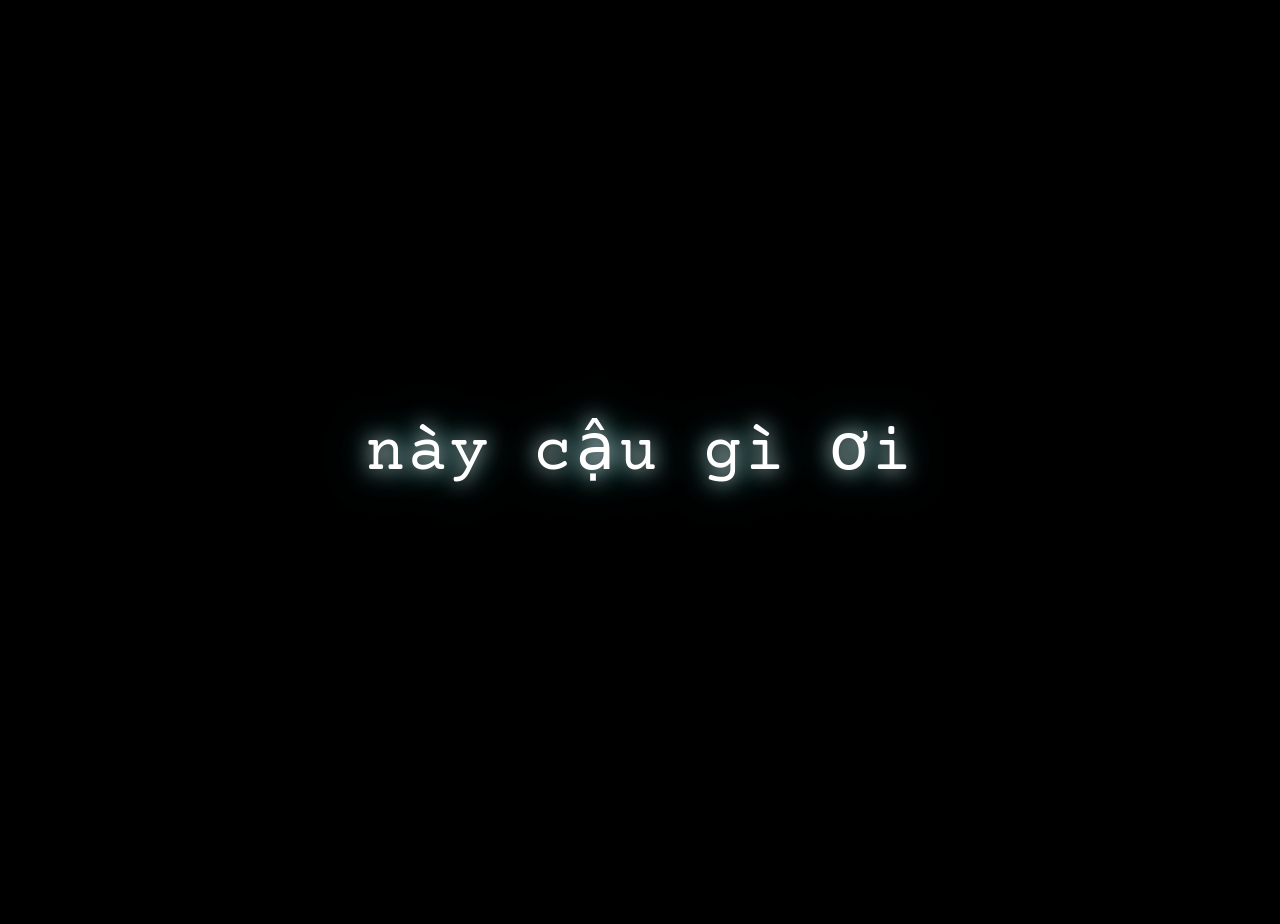
==== 20th10/index.html @ 5ddb98b9 "Update index.html" ====
<!DOCTYPE html>
<!-- Tiny V10: question blink curve restored on mobile; laptop transition render budget. -->
<html lang="vi">
<head>
<meta name="viewport" content="width=device-width, initial-scale=1.0">
<script id="tiny-performance-profile">
/* Performance profile: animated background adapts, story timing/audio/product links stay unchanged. */
window.TINY_PERF = (() => {
  const qs = new URLSearchParams(location.search);
  const quality = qs.get('tinyfx');
  const touch = matchMedia('(pointer:coarse)').matches;
  const constrained = touch || (navigator.deviceMemory && navigator.deviceMemory <= 6)
     || (navigator.hardwareConcurrency && navigator.hardwareConcurrency <= 4);
  const mobile = /Android|iPhone|iPad|iPod/i.test(navigator.userAgent) || (touch && matchMedia('(max-width:900px)').matches && !/Windows|Macintosh|X11/i.test(navigator.userAgent));
  const lite = mobile || (quality === 'full' ? false : quality === 'lite' ? true : !!constrained);
  document.documentElement.classList.toggle('tiny-lite', lite);
  document.documentElement.classList.toggle('tiny-mobile', mobile);
  const maxCanvasPixels = mobile ? 365000 : lite ? 1250000 : 2100000;
  function canvasDpr(w,h,maxDpr=1.6) {
    return Math.max(mobile ? .48 : .55, Math.min(devicePixelRatio || 1,
      mobile ? .84 : lite ? 1.15 : maxDpr,
      Math.sqrt(maxCanvasPixels / Math.max(1, w*h))));
  }
  return { lite, mobile, canvasDpr, ambientFps: mobile ? 60 : lite ? 24 : 60,
    roverFps:mobile ? 45 : lite ? 30 : 60,
    orbitFps:mobile ? 45 : lite ? 24 : 60,
    leafFps:mobile ? 60 : lite ? 24 : 60 };

})();
</script>

    <meta charset="UTF-8">
    <title>Sự thức giấc của Tiny - Ngày 20/10</title>
    <link href="https://fonts.googleapis.com/css2?family=Courier+Prime&display=swap" rel="stylesheet">
    
    <style>
        body {
            background-color: #000000;
            margin: 0;
            height: 100vh;
            display: flex;
            justify-content: center;
            align-items: center;
            overflow: hidden;
            user-select: none;
            font-family: 'Courier Prime', monospace;
            position: relative;
        }


        /* Bầu trời sao (lớp nền, không che nhân vật và chữ) */
        #tiny-sky {
            position: absolute;
            inset: 0;
            z-index: 1;
            overflow: hidden;
            pointer-events: none;
            opacity: 0;
            visibility: hidden;
            transition: opacity 1.6s ease-in-out, visibility 1.6s;
        }
        #tiny-sky.hien-thi {
            opacity: 1;
            visibility: visible;
        }
        #tiny-sky:not(.hien-thi) .tiny-star,
        #tiny-sky:not(.hien-thi) .tiny-meteor {
            animation-play-state: paused;
        }
        .tiny-star {
            position: absolute;
            width: var(--size);
            height: var(--size);
            background: #fff;
            border-radius: 50%;
            box-shadow: 0 0 6px 1px rgba(220, 244, 255, .65);
            animation: tinyTwinkle var(--twinkle) ease-in-out var(--delay) infinite alternate;
        }
        @keyframes tinyTwinkle {
            from { opacity: .18; transform: scale(.65); }
            to { opacity: .95; transform: scale(1.25); }
        }
        /* Sao băng: đuôi kéo về phía trên-phải, đầu sao lao chéo xuống-trái.
           Góc nghiêng được JS căn trùng với quỹ đạo thực tế ở từng màn hình. */
        .tiny-meteor {
            position: absolute;
            width: clamp(62px, 10vw, 135px);
            height: 2px;
            opacity: 0;
            background: linear-gradient(to right,
                rgba(255,255,255,.98) 0%,
                rgba(198,235,255,.86) 13%,
                rgba(130,200,255,.34) 52%,
                rgba(130,200,255,0) 100%);
            border-radius: 99px;
            box-shadow: 0 0 6px rgba(210,240,255,.70);
            transform-origin: 0 50%;
            transform: translate3d(0,0,0) rotate(var(--meteor-angle, -25deg));
            will-change: transform, opacity;
            animation: tinyMeteor var(--period) linear var(--meteor-delay) infinite;
        }
        .tiny-meteor::before {
            content: '';
            position: absolute;
            left: -3px;
            top: -2.5px;
            width: 7px;
            height: 7px;
            border-radius: 50%;
            background: #ffffff;
            box-shadow: 0 0 8px 2px rgba(230,249,255,.90);
        }
        /* Tất cả diễn ra đồng thời: nổi sáng -> lao dọc một đường thẳng -> chìm dần.
           Nửa sau chu kỳ ẩn để các sao băng không xuất hiện dồn dập. */
        @keyframes tinyMeteor {
            0%   { opacity: 0;   transform: translate3d(0,0,0) rotate(var(--meteor-angle)); }
            8%   { opacity: .70; transform: translate3d(var(--meteor-x08),var(--meteor-y08),0) rotate(var(--meteor-angle)); }
            20%  { opacity: 1;   transform: translate3d(var(--meteor-x20),var(--meteor-y20),0) rotate(var(--meteor-angle)); }
            36%  { opacity: .65; transform: translate3d(var(--meteor-x36),var(--meteor-y36),0) rotate(var(--meteor-angle)); }
            53%  { opacity: 0;   transform: translate3d(var(--meteor-x53),var(--meteor-y53),0) rotate(var(--meteor-angle)); }
            100% { opacity: 0;   transform: translate3d(var(--meteor-x100),var(--meteor-y100),0) rotate(var(--meteor-angle)); }
        }

        #pink-overlay {
            position: absolute;
            top: 0; left: 0; right: 0; bottom: 0;
            background: linear-gradient(135deg, rgba(255, 105, 180, 0.4) 0%, rgba(255, 20, 147, 0.1) 30%, transparent 70%);
            opacity: 0;
            transition: opacity 3s ease-in-out;
            pointer-events: none;
            z-index: 3; 
        }

        #pink-overlay.hien-thi {
            opacity: 1;
        }

        :root { --anh-cao: 88vh; }

        /* Vàng dịu, tập trung thấp ở gấu váy và chân; không phủ lên thân người. */
        #vang-overlay {
            position: absolute;
            top: 0; left: 0; right: 0; bottom: 0;
            background: linear-gradient(to top,
                rgba(255, 207, 83, .52) 0%,
                rgba(255, 210, 93, .32) calc(var(--anh-cao) * .16),
                rgba(255, 222, 132, .13) calc(var(--anh-cao) * .29),
                rgba(255, 229, 153, 0) calc(var(--anh-cao) * .43));
            opacity: 0;
            pointer-events: none;
            z-index: 5;
        }

        #vang-overlay.loe {
            animation: loeVang 3.5s ease-out forwards;
        }

        /* Ánh xanh blue nhạt thay dần màu vàng khi bước sang cảnh bầu trời sao. */
        #xanh-overlay {
            position: absolute;
            inset: 0;
            pointer-events: none;
            z-index: 5;
            opacity: 0;
            background: linear-gradient(to top,
                rgba(47, 136, 245, 0.64) 0%,
                rgba(83, 176, 251, 0.40) calc(var(--anh-cao) * 0.34),
                rgba(133, 206, 255, 0.14) calc(var(--anh-cao) * 0.54),
                transparent calc(var(--anh-cao) * 0.75));
            transition: opacity 1.4s ease-in-out;
        }
        #xanh-overlay.hien-thi { opacity: 1; }

        @keyframes loeVang {
            0%   { opacity: 0; filter: brightness(1); }
            15%  { opacity: 1; filter: brightness(1.15); }
            100% { opacity: 1; filter: brightness(1); }
        }

        /* Ảnh hai cô gái áo dài (đã tách nền) ở góc phải */
        #anh-hai-nguoi {
            position: absolute;
            right: 2vw;
            bottom: 0;
            height: var(--anh-cao);
            max-width: 60vw;
            object-fit: contain;
            object-position: right bottom;
            z-index: 4;
            pointer-events: none;
            opacity: 0;
            transform: translateY(24px);
            transition: opacity 3s ease-in-out 0.8s, transform 3s ease-out 0.8s;
            filter: drop-shadow(0 0 2px rgba(110, 60, 0, 0.8)) drop-shadow(0 0 8px rgba(255, 200, 60, 0.5));
        }

        #anh-hai-nguoi.hien-thi {
            opacity: 1;
            transform: translateY(0);
        }

        /* Cỏ hoa tiền cảnh che gấu váy/chân; nét mảnh và vẫn đung đưa. */
        #co-hoa {
            position: absolute;
            left: 0; bottom: 0;
            z-index: 7;
            overflow: visible; /* Không cắt đầu bông hoa vượt khỏi mép trên của SVG */
            pointer-events: none;
            opacity: 0;
            transition: opacity 2s ease-in-out 0.6s;
            filter: drop-shadow(0 0 2px rgba(110, 60, 0, 0.8)) drop-shadow(0 0 8px rgba(255, 200, 60, 0.4));
        }

        #co-hoa.hien-thi {
            opacity: 1;
        }

        /* Gộp hàng trăm ngọn cỏ vào vài nét SVG: ít DOM / animation hơn. */
        #co-hoa .co-ngan {
            fill: none;
            stroke-width: 1.5;
            stroke-linecap: round;
            stroke-linejoin: round;
        }

        #co-hoa .net {
            fill: none;
            stroke: var(--mau, #ffffff);
            stroke-width: 1.5;
            stroke-linecap: round;
            stroke-linejoin: round;
            stroke-dasharray: 1 1;
            stroke-dashoffset: 1;
        }

        #co-hoa.hien-thi .net {
            animation: veNet 3s ease-out forwards;
            animation-delay: var(--d, 0s);
        }

        #co-hoa.xong .net {
            animation: none;
            stroke-dashoffset: 0;
        }

        @keyframes veNet {
            to { stroke-dashoffset: 0; }
        }

        #co-hoa .lac {
            animation: gio 3.4s ease-in-out infinite alternate;
        }

        @keyframes gio {
            from { transform: rotate(calc(var(--a, 2deg) * -1)); }
            to   { transform: rotate(var(--a, 2deg)); }
        }

        /* Lá vàng và hoa rơi ở bên phải màn hình */
        #laCanvas {
            position: absolute;
            top: 0; right: 0;
            width: 50vw;
            height: 100%;
            z-index: 6;
            pointer-events: none;
            -webkit-mask-image: linear-gradient(to right, transparent 0%, #000 30%);
            mask-image: linear-gradient(to right, transparent 0%, #000 30%);
            opacity: 0;
            transition: opacity 3s ease-in-out;
        }

        #laCanvas.hien-thi {
            opacity: 1;
        }

        #natureCanvas {
            position: absolute;
            top: 0; left: 0;
            width: 100%; height: 100%;
            z-index: 2;
            pointer-events: none;
            opacity: 0;
            transition: opacity 3s ease-in-out;
        }

        #natureCanvas.hien-thi {
            opacity: 1;
        }

        .text-layer {
            color: #ffffff;
            letter-spacing: 4px;
            position: absolute;
            width: 100%;
            text-align: center;
            opacity: 0;
            transition: opacity 0.7s ease-in-out;
            text-shadow: 0 0 20px rgba(255, 255, 255, 0.9), 0 0 40px rgba(0, 255, 255, 0.6);
            pointer-events: none;
            z-index: 10;
        }

        .text-layer.hien-thi {
            opacity: 1;
        }

        @keyframes lacLu {
            0%, 100% { transform: rotate(-2deg); }
            50% { transform: rotate(2deg); }
        }

        #text-4.hien-thi {
            animation: lacLu 3s ease-in-out infinite;
        }

        #text-1 { top: 50%; transform: translateY(-50%); font-size: 4rem; }
        #text-2 { bottom: 15%; font-size: 3rem; }
        #text-3 { top: 15%; font-size: 2.5rem; }
        #text-4 { bottom: 15%; font-size: 3.5rem; }
        #text-5 { top: 10%; left: 0; width: 66%; font-size: 2.4rem; color: #ffb6c1; text-shadow: 0 0 15px #ff69b4; line-height: 1.35; }
        #text-5 .chu-20-10 { display: block; }
        #text-5 .chu-20-10:last-child { margin-top: .08em; }
        #text-6 { top: 15%; left: 0; width: 100%; font-size: 3rem; color: #dff8ff; text-shadow: 0 0 18px rgba(180, 245, 255, 0.95), 0 0 36px rgba(125, 215, 255, 0.55); }
        #text-7 { top: 12%; left: 0; width: 100%; font-size: 2.75rem; color: #f4fbff; text-shadow: 0 0 16px rgba(255,255,255,.92), 0 0 34px rgba(130,225,255,.48); }

        #lower-stars {
            position: absolute;
            inset: 0;
            z-index: 2;
            pointer-events: none;
            opacity: 0;
            transition: opacity .9s ease-in-out;
        }
        #lower-stars.hien-thi { opacity: 1; }
        #lower-stars:not(.hien-thi) .lower-star { animation-play-state: paused; }
        .lower-star {
            position: absolute;
            width: var(--size);
            height: var(--size);
            background: #fff;
            border-radius: 50%;
            box-shadow: 0 0 7px 1px rgba(220,244,255,.68);
            animation: tinyTwinkle var(--twinkle) ease-in-out var(--delay) infinite alternate;
        }

        #woman-scene {
            position: absolute;
            inset: 0;
            z-index: 3;
            pointer-events: none;
            opacity: 0;
            background: #000207 url([data-uri]);
            background-repeat: no-repeat;
            background-size: auto 85%;
            background-position: calc(50% + 30.5vw) 50%;
            transition: opacity 1.7s ease-in-out, transform 5s ease-out, background-position 5s ease-out, background-size 5s ease-out;
            transform: scale(1.00);
        }
        #woman-scene::before {
            content: '';
            position: absolute;
            inset: 0;
            pointer-events: none;
            opacity: 0;
            background: radial-gradient(ellipse 68vw 76vh at 90% 50%, rgba(255,72,76,.38) 0%, rgba(255,64,70,.29) 12%, rgba(245,48,60,.21) 26%, rgba(225,36,50,.14) 44%, rgba(205,22,38,.08) 62%, rgba(185,12,28,0) 100%);
            transition: opacity 1.9s ease-in-out;
            mix-blend-mode: screen;
        }
        #woman-scene.hien-thi {
            opacity: .97;
            transform: scale(1.03);
            background-size: auto 88%;
            background-position: calc(50% + 29.7vw) 50%;
        }
        #woman-scene.hien-thi::before {
            opacity: 1;
        }


        /* ===== Bầu trời sao vũ trụ cho cảnh chúc sức khỏe ===== */
        #sao-vu-tru {
            position: absolute;
            inset: 0;
            z-index: 4;
            pointer-events: none;
            overflow: hidden;
            opacity: 0;
            transition: opacity 2.2s ease-in-out;
            background:
                radial-gradient(ellipse 46vw 52vh at 16% 70%, rgba(48, 68, 120, .16) 0%, rgba(33, 47, 100, .09) 45%, rgba(10, 20, 70, 0) 100%),
                radial-gradient(ellipse 38vw 40vh at 34% 28%, rgba(80, 65, 125, .11) 0%, rgba(45, 36, 83, .05) 50%, rgba(20, 10, 60, 0) 100%),
                radial-gradient(ellipse 30vw 34vh at 8% 20%, rgba(40, 85, 140, .085) 0%, rgba(10, 40, 110, 0) 100%);
        }
        #sao-vu-tru.hien-thi { opacity: 1; }
        .sao-xa {
            position: absolute;
            width: var(--size);
            height: var(--size);
            border-radius: 50%;
            background: var(--mau-sao, #fff);
            box-shadow: 0 0 calc(var(--size) * 3) calc(var(--size) * .6) var(--mau-sao, #fff);
            animation: tinyTwinkle var(--twinkle) ease-in-out var(--delay) infinite alternate;
        }
        /* Sao lớn có tia sáng chữ thập */
        .sao-xa.lon::before, .sao-xa.lon::after {
            content: '';
            position: absolute;
            left: 50%; top: 50%;
            background: linear-gradient(to right, transparent, var(--mau-sao, #fff), transparent);
            transform: translate(-50%, -50%);
        }
        .sao-xa.lon::before { width: calc(var(--size) * 9); height: 1px; }
        .sao-xa.lon::after  { width: 1px; height: calc(var(--size) * 9);
            background: linear-gradient(to bottom, transparent, var(--mau-sao, #fff), transparent); }

        /* Viền màn hình xanh đen huyền bí của vũ trụ */
        #vien-vu-tru {
            position: absolute;
            inset: 0;
            z-index: 8;
            pointer-events: none;
            opacity: 0;
            transition: opacity 2.4s ease-in-out;
            /* Chỉ viền bên trái (đối diện cô gái) có màu xanh đen, các cạnh khác để trống */
            background:
                linear-gradient(to right,
                    rgba(16, 30, 73, .55) 0%,
                    rgba(12, 22, 62, .34) 4%,
                    rgba(7, 12, 34, .16) 11%,
                    rgba(2, 6, 24, 0) 22%);
            box-shadow: inset 2px 0 2px 0 rgba(82, 113, 183, .18);
            animation: vienTho 7s ease-in-out infinite alternate;
        }
        #vien-vu-tru.hien-thi { opacity: 1; }
        @keyframes vienTho {
            from { filter: brightness(.94) saturate(.75); }
            to   { filter: brightness(1.04) saturate(.88); }
        }





        #khung-mat.canh-muon {
            /* Giữ chuyển động bản 9; tăng khoảng cách giữa hai mắt để không chồng lên nhau khi quay. */
            gap: 82px;
            transform: translateX(-11vw) translateY(7px) scale(1.04);
        }

        #khung-mat.canh-muon .ma-hong {
            opacity: 0 !important;
            transition: opacity .5s ease-in-out;
        }
        /* Bỏ hẳn chu mỏ ở cảnh này. */
        #khung-mat.canh-muon #moi-robot {
            opacity: 0 !important;
            transition: opacity .2s ease;
        }

        #khung-mat.canh-muon .truc-x:first-child {
            transition: transform .42s cubic-bezier(0.22, 1, 0.36, 1);
        }
        #khung-mat.canh-muon .truc-x:last-child {
            transition: transform 1.12s cubic-bezier(0.22, 1, 0.36, 1);
        }

        /* Hai mắt không quay đều nhau: mắt bên trái đi ngắn hơn, mắt đối diện đi dài hơn
           để tạo cảm giác quay đầu sang trái và hơi cúi xuống. */
        #khung-mat.canh-muon .truc-x:first-child {
            transform: translate(-3px, 5px);
        }
        #khung-mat.canh-muon .truc-x:last-child {
            transform: translate(-60px, 9px);
        }

        /* Cả 2 mắt nhắm giống nhau; khác biệt chỉ nằm ở tốc độ di chuyển khi quay đầu. */
        #khung-mat.canh-muon .con-mat {
            visibility: hidden;   /* việc nhắm do hình morph SVG (.mat-hinh) đảm nhận */
            background-color: rgba(188, 255, 255, 0.96);
            box-shadow: 0 0 26px 8px rgba(120, 245, 255, 0.45),
                        0 0 48px 16px rgba(0, 255, 255, 0.22),
                        inset 0 0 10px rgba(255, 255, 255, 0.65);
        }

        /* SVG riêng để mắt nhắm là nét ^ thật sự cong, không phải viên thuốc phẳng. */
        .mat-cong {
            position: absolute;
            left: 0;
            top: 43px;
            width: 160px;
            height: 70px;
            opacity: 0;
            overflow: visible;
            pointer-events: none;
            filter: drop-shadow(0 0 7px rgba(0, 255, 255, .92))
                    drop-shadow(0 0 15px rgba(69, 217, 255, .57));
        }
        .mat-cong path {
            fill: none;
            stroke: #9cffff;
            stroke-width: 12;
            stroke-linecap: round;
            stroke-linejoin: round;
        }
        /* Nét cong cuối chỉ hiện ra khi hình morph nhắm xong (JS thêm class .hien) */
        .mat-cong.hien { opacity: 1; }
        /* Sau khi cả hai nhắm xong, nét cong dài thêm 20%, giữ nguyên tỉ lệ .38 : .64 của bản 9. */
        #khung-mat.canh-muon .truc-x:first-child .mat-cong {
            transform: rotate(0deg) translateY(3px) scaleX(.38);
        }
        #khung-mat.canh-muon .truc-x:last-child .mat-cong {
            transform: rotate(0deg) translateY(4px) scaleX(.64);
        }
        /* Chỉ kéo dài nét khi mắt THỰC SỰ nhắm xong, tránh chạy trước morph mới. */
        #khung-mat.canh-muon .truc-x:first-child .mat-cong.hien {
            animation: daiMatTrai .42s ease-out .05s forwards;
        }
        #khung-mat.canh-muon .truc-x:last-child .mat-cong.hien {
            animation: daiMatPhai .42s ease-out .05s forwards;
        }
        @keyframes daiMatTrai {
            from { transform: rotate(0deg) translateY(3px) scaleX(.38); }
            to   { transform: rotate(0deg) translateY(3px) scaleX(.456); }
        }
        @keyframes daiMatPhai {
            from { transform: rotate(0deg) translateY(4px) scaleX(.64); }
            to   { transform: rotate(0deg) translateY(4px) scaleX(.768); }
        }
        #khung-mat.canh-chuc {
            gap: 94px;
            transform: translateX(-7.6vw) translateY(4px) scale(1.02);
        }
        #khung-mat.canh-chuc .truc-x:first-child {
            transform: translate(7px, 4px);
            transition: transform .72s cubic-bezier(.22, 1, .36, 1);
        }
        #khung-mat.canh-chuc .truc-x:last-child {
            transform: translate(-26px, 3px);
            transition: transform .72s cubic-bezier(.22, 1, .36, 1);
        }
        #khung-mat.canh-chuc .truc-x:first-child .con-mat {
            visibility: hidden;
        }
        #khung-mat.canh-chuc .truc-x:first-child .mat-cong {
            opacity: 1;
            transform: rotate(0deg) translateY(3px) scaleX(.456);
        }
        #khung-mat.canh-chuc .truc-x:last-child .mat-cong {
            opacity: 0;
            transition: opacity .18s ease;
        }
        #khung-mat.canh-chuc .truc-x:last-child .con-mat {
            visibility: visible;
            transform: scaleY(.05);
            animation: moMatVuong .64s cubic-bezier(.22,1,.36,1) forwards;
        }
        @keyframes moMatVuong {
            0%   { transform: scaleY(.05); filter: brightness(1.05); }
            45%  { transform: scaleY(.42); }
            100% { transform: scaleY(1); filter: brightness(1); }
        }

        /* Hình morph lúc nhắm: cùng khung với .mat-cong nên cùng vị trí, cùng phép co dài */
        .mat-hinh {
            position: absolute;
            left: 0;
            top: 43px;
            width: 160px;
            height: 70px;
            overflow: visible;
            pointer-events: none;
            opacity: 0;
        }

        #khung-mat {
            display: flex;
            gap: 120px;
            position: absolute;
            z-index: 5;
            transition: transform 1.5s cubic-bezier(0.2, 0.8, 0.2, 1), gap .42s ease-out;
        }

        #khung-mat.me-man {
            transform: scale(1.15);
        }

        .truc-x {
            transform: translateX(0);
            position: relative;
            /* Giữ vị trí đồng tử/đường cong không đổi khi chiều cao mắt thu hẹp. */
            width: 160px;
            height: 160px;
        }

        @keyframes daoMatLienTuc {
            0%, 100% { transform: translateX(0); }
            20%, 30% { transform: translateX(-60px); } 
            70%, 80% { transform: translateX(60px); }  
        }

        .quet-rada {
            animation: daoMatLienTuc 4s cubic-bezier(0.4, 0, 0.2, 1) infinite;
        }

        .con-mat {
            width: 160px;
            height: 160px;
            background-color: aqua;
            border-radius: 40px; 
            box-shadow: 0 0 30px 10px rgba(0, 255, 255, 0.6), 
                        0 0 60px 20px rgba(0, 255, 255, 0.4),
                        inset 0 0 30px rgba(255, 255, 255, 0.9);
            position: relative;
            overflow: hidden;
            transform: scaleY(0);
            transition: transform 0.4s cubic-bezier(0.175, 0.885, 0.32, 1.275), height 1.05s ease, border-radius 1.05s ease, box-shadow 1.05s ease, background-color 1.05s ease;
            transform-origin: center;
        }

        .ma-hong {
            position: absolute;
            top: 175px; 
            left: 50%;
            transform: translateX(-50%);
            color: rgba(255, 105, 180, 0.8);
            font-size: 1.5rem;
            font-weight: bold;
            letter-spacing: 2px;
            opacity: 0;
            transition: opacity 1.5s ease-in-out 0.5s;
        }

        #khung-mat.me-man .ma-hong {
            opacity: 1;
        }

        #moi-robot {
            position: absolute;
            top: 178px;
            left: 50%;
            transform: translateX(-50%);
            opacity: 0;
            transition: opacity 1s ease-in-out;
        }

        #moi-robot svg {
            display: block;
            width: 100px;
            height: 73px;
            overflow: visible;
            transform-origin: center center;
            /* Hình mỏ xoay trong SVG, không xoay khung vì JS điều khiển mắt liếc */
        }

        #moi-robot.hien-thi {
            opacity: 1;
        }

        /* Miệng chu chu nhè nhẹ cho dễ thương */
        #moi-robot .mom {
            transform-box: fill-box;
            transform-origin: 50% 25%;
            animation: chuChu 1.8s ease-in-out infinite;
        }

        @keyframes chuChu {
            0%, 100% { transform: scale(1, 1); }
            50%      { transform: scale(1.08, 0.94); }
        }

        .con-mat.thuc {
            transform: scaleY(1);
        }

        .con-mat.nham {
            transform: scaleY(0.05);
            transition: transform 0.1s ease-in-out;
        }

        /* Màn hình điện thoại */
        @media (max-width: 600px) {
            .text-layer { padding: 0 12px; box-sizing: border-box; letter-spacing: 2px; }
            #text-1 { font-size: 2.2rem; }
            #text-2 { font-size: 2rem; }
            #text-3 { font-size: 1.5rem; }
            #text-4 { font-size: 2rem; }
            #text-5 { top: 11%; width: 100%; font-size: 1.5rem; line-height: 1.42; }
            #text-6 { font-size: 1.8rem; }
            #text-7 { font-size: 1.45rem; }
            #woman-scene { background-size: auto 80%; background-position: calc(50% + 31vw) 50%; }
            #woman-scene::before { background: radial-gradient(ellipse 82vw 48vh at 90% 50%, rgba(255,72,76,.36) 0%, rgba(255,64,70,.26) 14%, rgba(240,44,58,.18) 32%, rgba(210,26,42,.10) 56%, rgba(185,12,28,0) 100%); }
            #woman-scene.hien-thi { background-size: auto 85%; background-position: calc(50% + 30vw) 50%; }
            #khung-mat.canh-muon { gap: 58px; transform: translateX(-10vw) translateY(4px) scale(1.02); }
            #khung-mat.canh-chuc { gap: 42px; transform: translateX(-6.8vw) translateY(2px) scale(1.01); }
            #khung-mat.canh-chuc .truc-x:first-child { transform: translate(4px, 2px); }
            #khung-mat.canh-chuc .truc-x:last-child { transform: translate(-14px, 2px); }
            #khung-mat.canh-muon #moi-robot { left: 42%; }
            #khung-mat.canh-muon .truc-x:first-child { transform: translate(-1px, 3px); }
            #khung-mat.canh-muon .truc-x:last-child { transform: translate(-36px, 6px); }
            .truc-x { width: 100px; height: 100px; }
            .mat-cong, .mat-hinh { width: 100px; height: 43.75px; top: 26.875px; }

            #khung-mat { gap: 50px; }
            #khung-mat.me-man { transform: scale(1.05); }
            .con-mat { width: 100px; height: 100px; border-radius: 26px; }
            .ma-hong { top: 112px; font-size: 1rem; }
            #moi-robot { top: 112px; }
            #moi-robot svg { width: 62px; height: 45px; }

            :root { --anh-cao: 48vh; }
            #anh-hai-nguoi { right: 0; }
            #laCanvas { width: 75vw; }
            #co-hoa { filter: drop-shadow(0 0 2px rgba(255, 201, 92, .35)); }
        }

        /* ===== Hai phân cảnh lời chúc mới: đồ họa vector độc lập, giữ Tiny ở phía trước ===== */
        #text-8, #text-9, #text-10, #text-11 {
            top: 11.5%; left: 0; width: 100%;
            font-size: clamp(1.8rem, 3vw, 3.0rem); line-height: 1.42;
            letter-spacing: .085em;
            transition: opacity .7s ease, transform .7s cubic-bezier(.22,1,.36,1);
            transform: translateY(12px);
        }
        #text-8 { color:#ffe0ef; text-shadow:0 0 15px rgba(255,176,210,.86),0 0 36px rgba(234,137,221,.36); }
        #text-9 { color:#fff0db; text-shadow:0 0 15px rgba(255,224,165,.86),0 0 36px rgba(255,163,176,.36); }
        #text-10 {
            top: 11.8%;
            color:#f2fff1;
            text-shadow:0 0 15px rgba(218,255,216,.92),0 0 32px rgba(101,255,140,.36),0 0 54px rgba(61,214,100,.18);
        }
        #text-10 .clover-word {
            color:#70ff82;
            text-shadow:0 0 13px rgba(111,255,138,.95),0 0 31px rgba(60,220,110,.66),0 0 56px rgba(75,255,120,.28);
        }
        #text-11 {
            top: 11.7%;
            color:#f7fff8;
            text-shadow:0 0 14px rgba(225,255,235,.92),0 0 30px rgba(135,255,176,.22);
        }
        #text-8.hien-thi, #text-9.hien-thi, #text-10.hien-thi, #text-11.hien-thi { transform: translateY(0); }

        #wish-backdrop {
            position:absolute; inset:0; pointer-events:none; z-index:3;
            opacity:0; transition:opacity 1.15s ease, background 1.2s ease;
        }
        #wish-backdrop.beauty {
            opacity:1;
            background:radial-gradient(ellipse 55vw 45vh at 50% 51%, rgba(116,74,156,.14) 0%, rgba(37,21,63,.12) 56%,transparent 95%),
            radial-gradient(circle at 5% 80%,rgba(248,153,202,.17),transparent 43%),
            radial-gradient(circle at 95% 74%,rgba(160,130,236,.17),transparent 44%);
        }
        #wish-backdrop.smile {
            opacity:1;
            background:radial-gradient(ellipse 48vw 42vh at 50% 54%, rgba(255,209,150,.12),transparent 80%),
            radial-gradient(circle at 9% 77%,rgba(255,174,180,.18),transparent 49%),
            radial-gradient(circle at 91% 77%,rgba(255,223,157,.18),transparent 48%);
        }
        #wish-backdrop.clover {
            opacity:1;
            background:
            radial-gradient(circle at 50% 52%, rgba(126,255,146,.19) 0%, rgba(87,236,109,.12) 18%, rgba(28,72,34,.10) 42%, transparent 72%),
            radial-gradient(circle at 18% 78%, rgba(74,255,136,.12), transparent 45%),
            radial-gradient(circle at 82% 24%, rgba(157,255,187,.10), transparent 40%),
            radial-gradient(circle at 50% 50%, rgba(110,255,155,.08), transparent 82%);
        }
        .wish-stage {
            position:absolute; inset:0; z-index:4; pointer-events:none;
            opacity:0; visibility:hidden;
            transition:opacity 1.1s ease,visibility 1.1s;
            overflow:hidden;
        }
        .wish-stage.hien-thi { opacity:1;visibility:visible; }
        #beauty-stage .ring {
            position:absolute; left:50%;top:52%; width:min(70vw,770px); aspect-ratio:1;
            border:1px solid rgba(249,202,239,.22);border-radius:50%;
            transform:translate(-50%,-50%) scale(.85); opacity:0;
            box-shadow:0 0 48px rgba(230,153,224,.095), inset 0 0 54px rgba(225,150,231,.07);
            transition:transform 1.8s cubic-bezier(.22,1,.36,1),opacity 1.5s ease;
        }
        #beauty-stage.hien-thi .ring { transform:translate(-50%,-50%) scale(1);opacity:1; }
        #beauty-stage .ring::before, #beauty-stage .ring::after {
            content:'✧';position:absolute;color:rgba(255,231,187,.92);font-size:28px;
            text-shadow:0 0 16px rgba(255,216,161,.65);animation:wishShimmer 2.8s ease-in-out infinite alternate;
        }
        #beauty-stage .ring::before {left:12%;top:15%;}
        #beauty-stage .ring::after {right:10%;bottom:16%;animation-delay:1.1s;}
        .wish-floral {position:absolute;bottom:-12px;width:min(32vw,390px);height:min(83vh,720px);}
        .wish-floral.left {left:-15px;}
        .wish-floral.right {right:-15px;}
        .wish-floral svg {display:block;width:100%;height:100%;overflow:visible;}
        .wish-branch {fill:none;stroke:var(--tint);opacity:.75;stroke-linecap:round;stroke-dasharray:1;stroke-dashoffset:1;pathLength:1;animation:wishDraw 2s cubic-bezier(.22,1,.36,1) var(--delay) both;}
        .wish-bloom .petals {opacity:0;transform:scale(.12) rotate(-22deg);transform-origin:0 0;animation:flowerOpen 1s cubic-bezier(.16,1,.3,1) var(--delay) forwards;}
        .wish-bloom ellipse {fill:rgba(245,192,232,.13);stroke:var(--tint);stroke-width:1.65;}
        .wish-leaf {stroke:#a4d8cb;stroke-width:1.6;fill:rgba(126,224,190,.07);opacity:0;animation:leafIn .85s cubic-bezier(.16,1,.3,1) var(--delay) forwards;}
        .butterfly-wrap {position:absolute;width:clamp(65px,8vw,115px);filter:drop-shadow(0 0 10px rgba(255,211,244,.22));opacity:0;animation:floatButterfly 5s ease-in-out 1.2s infinite, butterflyAppear 1s 1.0s both;}
        .butterfly-wrap.left {left:13%;top:36%;}
        .butterfly-wrap.right {right:13%;top:27%;animation-delay:1.8s,1.3s;}
        .wish-butterfly {width:100%;}
        .wish-butterfly .wing-pair {transform-origin:50% 55%;animation:wingFlap .85s ease-in-out infinite alternate;}
        .wish-twinkle {position:absolute;left:var(--x);top:var(--y);font-size:var(--size);color:#fff4dd;text-shadow:0 0 14px rgba(255,219,172,.65);animation:wishShimmer 2.3s ease-in-out var(--delay) infinite alternate;}
        @keyframes wishShimmer {0%{opacity:.22;transform:scale(.75) rotate(-8deg)}100%{opacity:1;transform:scale(1.25) rotate(8deg)}}
        @keyframes wishDraw {to{stroke-dashoffset:0}}
        @keyframes flowerOpen {to{opacity:1;transform:scale(1) rotate(0)}}
        @keyframes leafIn {from{opacity:0;transform:scale(.3)}to{opacity:1;transform:scale(1)}}
        @keyframes wingFlap {from{transform:scaleX(.82)}to{transform:scaleX(1.08)}}
        @keyframes butterflyAppear {from{opacity:0}to{opacity:.92}}
        @keyframes floatButterfly {0%,100%{transform:translate(0,0) rotate(-5deg)}45%{transform:translate(21px,-30px) rotate(8deg)}75%{transform:translate(6px,-16px) rotate(0deg)}}

        #smile-stage .warm-halo {
            position:absolute;left:50%;top:56%;width:min(76vw,780px);height:min(65vh,580px);
            transform:translate(-50%,-50%);border-radius:50%;
            background:radial-gradient(ellipse,rgba(255,224,167,.11) 0%,rgba(255,187,205,.055) 48%,transparent 77%);
            animation:breatheWarm 5s ease-in-out infinite alternate;
        }
        @keyframes breatheWarm {from{opacity:.7;transform:translate(-50%,-50%) scale(.94)}to{opacity:1;transform:translate(-50%,-50%) scale(1.06)}}
        #smile-stage .smile-ornament {
            position:absolute; width:min(29vw,300px);height: min(45vh,410px); bottom:4%;
            fill:none;stroke-linecap:round; stroke-linejoin:round;
        }
        #smile-stage .smile-ornament.left {left:3%;}
        #smile-stage .smile-ornament.right {right:3%;transform:scaleX(-1);}
        .smile-ornament .trail {stroke:rgba(255,222,176,.63);stroke-width:2.6;stroke-dasharray:1;stroke-dashoffset:1;animation:wishDraw 1.7s .22s ease-out forwards;}
        .smile-ornament .orn-heart {fill:rgba(255,184,197,.14);stroke:#ffc4d1;stroke-width:2;animation:heartPop 1.2s .5s both;transform-box:fill-box;transform-origin:center;}
        .smile-ornament .orn-star {fill:none;stroke:#ffe7b9;stroke-width:2.4;animation:heartPop .8s 1.1s both;transform-box:fill-box;transform-origin:center;}
        .float-heart {position:absolute;left:var(--x);top:var(--y);font-size:var(--size);color:#ffccd8;text-shadow:0 0 12px rgba(255,177,202,.64);animation:floatHeart 4.8s ease-in-out var(--delay) infinite alternate;}
        @keyframes heartPop {0%{opacity:0;transform:scale(.2)}75%{opacity:1;transform:scale(1.12)}100%{opacity:1;transform:scale(1)}}
        @keyframes floatHeart {from{opacity:.23;transform:translateY(13px) rotate(-15deg) scale(.8)}to{opacity:.94;transform:translateY(-26px) rotate(12deg) scale(1.05)}}
        #tiny-happy-smile {
            position:absolute;left:50%;top:calc(100% + 8px);width:112px;height:68px;
            transform:translateX(-50%) scale(.3);opacity:0;pointer-events:none;
            transition:transform 1.15s cubic-bezier(.18,1.35,.3,1),opacity .6s ease;
            filter:drop-shadow(0 0 8px rgba(255,199,218,.62));
        }
        #khung-mat.wish-smile #tiny-happy-smile {opacity:0!important;transform:translateX(-50%) scale(.2)!important;}
        #tiny-happy-smile path {fill:none;stroke:#ffdebf;stroke-width:7;stroke-linecap:round;}
        #khung-mat.wish-beauty, #khung-mat.wish-smile {
            transform:translate(0,0) scale(1);gap:120px;
            transition:transform 1.15s cubic-bezier(.22,1,.36,1),gap 1.1s ease;
        }
        #khung-mat.wish-beauty .mat-cong,
        #khung-mat.wish-smile .mat-cong {opacity:0!important;animation:none!important;}
        #khung-mat.wish-beauty .con-mat,
        #khung-mat.wish-smile .con-mat {visibility:visible!important;}
        #khung-mat.wish-smile .ma-hong {
            opacity:.95!important;color:rgba(255,163,191,.8)!important;
            transform:translateX(-50%) scale(1.05);
        }
        .con-mat.wish-blink {animation:wishBlink .37s cubic-bezier(.4,0,.2,1) 1!important;}
        @keyframes wishBlink {0%,100%{transform:scaleY(1)}48%{transform:scaleY(.055)}65%{transform:scaleY(.07)}}
        .con-mat.wish-wink {animation:wishBlink .48s ease-in-out 1!important;}

        #clover-stage .clover-space-glow {
            position:absolute; inset:-12%;
            background:
                radial-gradient(circle at 50% 52%, rgba(90,255,125,.22) 0%, rgba(90,255,125,.15) 10%, rgba(38,115,49,.09) 32%, transparent 62%),
                radial-gradient(circle at 50% 52%, rgba(168,255,178,.13) 0%, transparent 38%);
            animation: cloverSpace 5.8s ease-in-out infinite alternate;
        }
        #clover-stage .clover-halo {
            position:absolute; left:50%; top:56%;
            width:min(72vw,760px); height:min(72vw,760px);
            transform:translate(-50%,-50%); border-radius:50%;
            background:radial-gradient(circle, rgba(142,255,160,.20) 0%, rgba(91,228,111,.11) 28%, rgba(38,112,51,.05) 50%, transparent 72%);
            filter: blur(8px);
            animation: cloverBreath 4.9s ease-in-out infinite alternate;
        }
        #clover-stage .clover-aura-ring {
            position:absolute; left:50%; top:56%;
            width:min(46vw,470px); height:min(46vw,470px);
            transform:translate(-50%,-50%);
            border-radius:50%;
            border:1px solid rgba(182,255,189,.18);
            box-shadow:0 0 28px rgba(111,255,138,.16), inset 0 0 32px rgba(111,255,138,.08);
            animation: cloverRing 3.6s ease-in-out infinite alternate;
        }
        #clover-stage .lucky-clover {
            position:absolute; left:50%; top:57%;
            width:min(29vw,320px); height:auto;
            transform:translate(-50%,-50%) scale(.82);
            opacity:0;
            filter:drop-shadow(0 0 18px rgba(104,255,128,.45)) drop-shadow(0 0 44px rgba(86,224,109,.20));
            transition:opacity 1.1s ease .18s, transform 1.3s cubic-bezier(.22,1,.36,1) .12s;
        }
        #clover-stage.hien-thi .lucky-clover { opacity:1; transform:translate(-50%,-50%) scale(1); }
        #clover-stage .clover-core { fill:#ecffef; opacity:.95; }
        #clover-stage .clover-stem {
            fill:none; stroke:#69f18a; stroke-width:10; stroke-linecap:round;
            filter:drop-shadow(0 0 8px rgba(105,241,138,.36));
        }
        #clover-stage .clover-leaf {
            fill:url(#cloverLeafGrad);
            stroke:rgba(226,255,232,.58);
            stroke-width:2.6;
            transform-box:fill-box; transform-origin:center;
            animation: leafPulse 3.1s ease-in-out infinite;
        }
        #clover-stage .clover-leaf.l2 { animation-delay:.35s; }
        #clover-stage .clover-leaf.l3 { animation-delay:.7s; }
        #clover-stage .clover-leaf.l4 { animation-delay:1.05s; }
        #clover-stage .clover-shine {
            fill:none; stroke:rgba(236,255,240,.42); stroke-width:2.1; stroke-linecap:round;
            opacity:.9;
        }
        #clover-stage .clover-speck {
            position:absolute; left:var(--x); top:var(--y); font-size:var(--size);
            color:#c7ffd0; text-shadow:0 0 12px rgba(151,255,173,.86), 0 0 26px rgba(104,255,128,.34);
            animation: wishShimmer 2.4s ease-in-out var(--delay) infinite alternate;
        }
        #khung-mat.wish-clover {
            transform:translateY(-1vh) scale(.96); gap:120px;
            transition:transform 1.15s cubic-bezier(.22,1,.36,1),gap 1.1s ease;
        }
        #khung-mat.wish-clover .mat-cong { opacity:0!important; animation:none!important; }
        #khung-mat.wish-clover .con-mat { visibility:visible!important; }
        @keyframes cloverSpace {
            from { opacity:.70; transform:scale(.96); }
            to   { opacity:1; transform:scale(1.03); }
        }
        @keyframes cloverBreath {
            from { opacity:.72; transform:translate(-50%,-50%) scale(.95); }
            to   { opacity:1; transform:translate(-50%,-50%) scale(1.07); }
        }
        @keyframes cloverRing {
            from { opacity:.45; transform:translate(-50%,-50%) scale(.92); }
            to   { opacity:.95; transform:translate(-50%,-50%) scale(1.04); }
        }
        @keyframes leafPulse {
            0%,100% { transform:scale(1) rotate(0deg); }
            50% { transform:scale(1.045) rotate(1.2deg); }
        }
        /* Nháy mắt theo đúng logic SVG của tiny-nhay-mat-ban-sao.html.
           SVG chỉ thay hình mắt; .ma-hong vẫn là DOM riêng và không bị ẩn. */
        .truc-x.reference-wink-active .con-mat { opacity:0!important; }
        #khung-mat.wish-smile .truc-x .ma-hong { z-index:6; }
        .reference-wink-svg {
            position:absolute;
            inset:0;
            width:100%;
            height:100%;
            overflow:visible;
            pointer-events:none;
            opacity:0;
            z-index:3;
            will-change:transform;
        }
        .truc-x.reference-wink-active .reference-wink-svg { opacity:1; }
        .reference-wink-star {
            position:fixed;
            width:46px;
            height:46px;
            margin:-23px 0 0 -23px;
            left:0;top:0;
            z-index:25;
            pointer-events:none;
            will-change:transform,opacity;
        }
        .reference-wink-star.heart-mode {
            filter:drop-shadow(0 0 6px rgba(255,190,218,.95)) drop-shadow(0 0 16px rgba(255,90,163,.72));
        }
        .reference-wink-star.star-mode {
            filter:drop-shadow(0 0 6px rgba(255,236,150,.95)) drop-shadow(0 0 16px rgba(255,200,60,.72));
        }
        .reference-wink-trail {
            position:fixed;
            left:0;top:0;
            z-index:24;
            pointer-events:none;
            border-radius:50%;
        }
        .reference-wink-trail.heart-mode {
            background:radial-gradient(circle,rgba(255,245,250,1) 0%,rgba(255,168,210,.98) 30%,rgba(255,103,180,.88) 56%,rgba(255,85,165,0) 82%);
            box-shadow:0 0 12px rgba(255,158,210,.9), 0 0 26px rgba(255,96,170,.55);
        }
        .reference-wink-trail.star-mode {
            background:radial-gradient(circle,#fff6c8 0%,rgba(255,214,90,.82) 45%,rgba(255,190,40,0) 75%);
            box-shadow:0 0 10px rgba(255,220,120,.8), 0 0 22px rgba(255,190,40,.45);
        }
        @media (max-width:600px) {
            #text-8,#text-9 {top:12%;font-size:1.45rem;line-height:1.48;letter-spacing:1.2px;padding:0 18px;}
            .wish-floral {width:39vw;height:58vh;bottom:-14px;}
            .wish-floral.left {left:-24px;}.wish-floral.right {right:-24px;}
            #beauty-stage .ring {width:95vw;top:50%;}
            .butterfly-wrap {width:55px;}.butterfly-wrap.left {left:5%;top:32%;}.butterfly-wrap.right {right:3%;top:37%;}
            #khung-mat.wish-beauty,#khung-mat.wish-smile {gap:50px;transform:translate(0,0) scale(1);}
            #smile-stage .smile-ornament {width:33vw;height:38vh;bottom:9%;}
            #tiny-happy-smile {top:calc(100% + 14px);width:70px;height:44px;}
            #text-10, #text-11 { top:11%; font-size:1.35rem; line-height:1.52; padding:0 16px; letter-spacing:1px; }
            #clover-stage .lucky-clover { width:min(58vw,255px); top:58%; }
            #clover-stage .clover-halo { width:84vw; height:84vw; top:58%; }
            #clover-stage .clover-aura-ring { width:58vw; height:58vw; top:58%; }
            #khung-mat.wish-clover { gap:52px; transform:translateY(-9vh) scale(.73); }
        }



        /* Waguri mỉm cười, lớp video trong suốt trên nền sao Uiverse. */
        #smile-stage .waguri-aura {
            position: absolute;
            z-index: 0;
            right: -7vw;
            bottom: -14vh;
            width: min(56vw, 680px);
            height: min(96vh, 760px);
            pointer-events: none;
            border-radius: 50%;
            opacity: 0;
            background:
                radial-gradient(ellipse 47% 50% at 56% 57%,rgba(255,175,207,.23),rgba(255,140,193,.085) 52%,transparent 88%),
                radial-gradient(ellipse 51% 65% at 60% 64%,rgba(170,130,228,.12),transparent 85%);
            transform: scale(.83);
            transition: opacity 1.8s ease, transform 3s cubic-bezier(.22,1,.36,1);
        }
        #smile-stage.hien-thi .waguri-aura {opacity:1;transform:scale(1);}
        #smile-stage .waguri-figure {
            position: absolute;
            display: block;
            right: max(0vw, -6px);
            bottom: -1.8vh;
            z-index: 2;
            height: min(79vh, 780px);
            max-width: 52vw;
            width: auto;
            aspect-ratio: 408 / 540;
            object-fit: contain;
            object-position: center bottom;
            pointer-events: none;
            opacity: 0;
            transform: translate3d(16px,22px,0) scale(.95);
            transform-origin: bottom right;
            filter: drop-shadow(0 0 20px rgba(255,166,209,.16));
            transition: opacity 1.15s ease-out .14s, transform 1.65s cubic-bezier(.2,1,.25,1);
        }
        #smile-stage.hien-thi .waguri-figure {
            opacity: 1;
            transform: translate3d(0,0,0) scale(1);
        }
        #smile-stage .waguri-glimmer {
            position: absolute;
            z-index: 3;
            left: var(--sx);
            top: var(--sy);
            font-size: var(--ss);
            color: #fff5e8;
            text-shadow: 0 0 14px rgba(255,187,223,.7);
            animation: wishShimmer var(--sd) ease-in-out var(--so) infinite alternate;
        }
        /* Nửa trái dành cho Tiny, nửa phải dành cho Waguri. */
        #khung-mat.wish-smile {
            transform: translateX(-16vw) translateY(-2vh) scale(.84);
        }
        #smile-stage .smile-ornament.right {opacity:.50;}
        @media (max-width: 600px) {
            #smile-stage .waguri-figure {
                height: min(58vh, 500px);
                max-width: 90vw;
                right: -2vw;
                bottom: -0.8vh;
                filter: drop-shadow(0 0 12px rgba(255,177,217,.14));
            }
            #smile-stage .waguri-aura {
                right: -27vw;bottom: -9vh;width: 100vw;height: 68vh;
            }
            #khung-mat.wish-smile {
                transform: translateX(-15vw) translateY(-12vh) scale(.73);
                gap: 50px;
            }
            #smile-stage .smile-ornament.right {opacity:.28;}
            #smile-stage .waguri-glimmer {font-size: 14px;}
        }

        /*
         * Nền sao 3 tầng (Uiverse.io - sinful_9361, dựa trên jaykdoe).
         * https://uiverse.io/sinful_9361/proud-kangaroo-29
         * MIT License - Copyright (c) 2026 jaykdoe; Copyright (c) 2026 sinful_9361
         * Permission is hereby granted, free of charge, to any person obtaining a copy
         * of this software and associated documentation files (the "Software"), to deal
         * in the Software without restriction, including without limitation the rights
         * to use, copy, modify, merge, publish, distribute, sublicense, and/or sell
         * copies of the Software, and to permit persons to whom the Software is furnished
         * to do so, subject to the following conditions:
         * The above copyright notice and this permission notice shall be included in
         * all copies or substantial portions of the Software.
         * THE SOFTWARE IS PROVIDED "AS IS", WITHOUT WARRANTY OF ANY KIND.
         * Chỉ thay chuyển động Y bằng X và điều chỉnh lớp nền để giữ Tiny hiện rõ.
         */
        #uiverse-starfield {
            position: absolute;
            inset: 0;
            overflow: hidden;
            z-index: 4;
            pointer-events: none;
            visibility: hidden;
            opacity: 0;
            transition: opacity 1.25s ease-in-out, visibility 1.25s;
            isolation: isolate;
        }
        #uiverse-starfield.hien-thi { visibility: visible; opacity: 1; }
        #uiverse-starfield::before {
            content: '';
            position: absolute;
            inset: 0;
            background: radial-gradient(ellipse at bottom,
                rgba(50,27,53,.35) 0%,
                rgba(9,10,15,.06) 100%);
            pointer-events: none;
            z-index: -1;
        }
        #uiverse-starfield:not(.hien-thi) #stars,
        #uiverse-starfield:not(.hien-thi) #stars2,
        #uiverse-starfield:not(.hien-thi) #stars3 { animation-play-state: paused; }
        #uiverse-starfield #stars,
        #uiverse-starfield #stars2,
        #uiverse-starfield #stars3 { pointer-events:none; }
        @keyframes uiverseMoveHorizontal {
          from { transform: translate3d(0px,0px,0px); }
          to   { transform: translate3d(-2000px,0px,0px); }
        }
        @media (prefers-reduced-motion: reduce) {
          #uiverse-starfield #stars, #uiverse-starfield #stars2,
          #uiverse-starfield #stars3 { animation-duration: 220s; }
        }
        /* ----- Các toạ độ sao chính xác từ CSS người dùng cung cấp ----- */
#stars {
  position: absolute;
  top: 0;
  left: 0;
  border-radius: 50%;
  will-change: transform;
  width: 1px;
  height: 1px;
  background: transparent;
  box-shadow:
    501px 811px #fff,
    1450px 1324px #fff,
    1093px 1780px #fff,
    1469px 678px #fff,
    904px 741px #fff,
    1160px 781px #fff,
    1841px 1962px #fff,
    1630px 1667px #fff,
    1788px 676px #fff,
    367px 1734px #fff,
    1343px 156px #fff,
    1283px 1142px #fff,
    1062px 378px #fff,
    1395px 467px #fff,
    1017px 1891px #fff,
    137px 1114px #fff,
    1767px 1403px #fff,
    1543px 11px #fff,
    1078px 181px #fff,
    1189px 1574px #fff,
    1697px 1551px #fff,
    439px 472px #fff,
    1491px 677px #fff,
    1364px 599px #fff,
    34px 382px #fff,
    1221px 1584px #fff,
    1266px 1499px #fff,
    169px 1907px #fff,
    1219px 1125px #fff,
    659px 18px #fff,
    1731px 1959px #fff,
    332px 1216px #fff,
    1913px 788px #fff,
    80px 712px #fff,
    326px 1605px #fff,
    574px 1502px #fff,
    473px 1653px #fff,
    404px 975px #fff,
    322px 1797px #fff,
    425px 1321px #fff,
    1121px 1797px #fff,
    731px 647px #fff,
    891px 1584px #fff,
    1523px 109px #fff,
    1379px 244px #fff,
    865px 1064px #fff,
    493px 956px #fff,
    624px 1380px #fff,
    440px 619px #fff,
    1630px 767px #fff,
    955px 1196px #fff,
    62px 729px #fff,
    126px 946px #fff,
    1256px 896px #fff,
    1444px 256px #fff,
    661px 1628px #fff,
    1078px 1716px #fff,
    300px 737px #fff,
    1734px 413px #fff,
    1296px 129px #fff,
    1771px 1678px #fff,
    977px 1764px #fff,
    1879px 549px #fff,
    665px 1531px #fff,
    89px 701px #fff,
    1084px 1183px #fff,
    1597px 1576px #fff,
    1354px 1774px #fff,
    554px 1471px #fff,
    1469px 287px #fff,
    887px 106px #fff,
    1962px 766px #fff,
    638px 805px #fff,
    1651px 741px #fff,
    1517px 1826px #fff,
    24px 1152px #fff,
    507px 558px #fff,
    1262px 652px #fff,
    246px 1048px #fff,
    1077px 421px #fff,
    1866px 1847px #fff,
    1986px 1561px #fff,
    704px 632px #fff,
    1991px 1875px #fff,
    1227px 395px #fff,
    45px 1116px #fff,
    247px 786px #fff,
    890px 607px #fff,
    787px 1235px #fff,
    557px 524px #fff,
    1582px 1285px #fff,
    1725px 1366px #fff,
    952px 747px #fff,
    251px 458px #fff,
    1500px 1250px #fff,
    1999px 1734px #fff,
    1336px 1955px #fff,
    1705px 1464px #fff,
    728px 697px #fff,
    594px 510px #fff,
    1345px 1990px #fff,
    1919px 1803px #fff,
    1117px 966px #fff,
    1629px 97px #fff,
    1046px 1196px #fff,
    810px 1092px #fff,
    722px 976px #fff,
    406px 18px #fff,
    1665px 1860px #fff,
    1758px 1628px #fff,
    1183px 463px #fff,
    564px 239px #fff,
    13px 1767px #fff,
    1482px 1472px #fff,
    1700px 347px #fff,
    1362px 244px #fff,
    1141px 1708px #fff,
    22px 885px #fff,
    374px 1309px #fff,
    1034px 1037px #fff,
    1725px 1086px #fff,
    1343px 1921px #fff,
    596px 903px #fff,
    1061px 478px #fff,
    18px 1409px #fff,
    729px 1364px #fff,
    264px 911px #fff,
    677px 1442px #fff,
    123px 33px #fff,
    1303px 646px #fff,
    1945px 792px #fff,
    1305px 938px #fff,
    918px 1536px #fff,
    620px 948px #fff,
    183px 646px #fff,
    695px 687px #fff,
    881px 272px #fff,
    1521px 1212px #fff,
    1423px 1022px #fff,
    1545px 1271px #fff,
    1393px 348px #fff,
    685px 1910px #fff,
    1446px 856px #fff,
    73px 1201px #fff,
    736px 999px #fff,
    673px 796px #fff,
    469px 850px #fff,
    1912px 142px #fff,
    1278px 664px #fff,
    184px 1990px #fff,
    1173px 1312px #fff,
    782px 1879px #fff,
    323px 1035px #fff,
    611px 908px #fff,
    565px 1449px #fff,
    748px 1713px #fff,
    1047px 490px #fff,
    1040px 1872px #fff,
    1818px 1659px #fff,
    1806px 1327px #fff,
    386px 575px #fff,
    1550px 463px #fff,
    148px 687px #fff,
    651px 1683px #fff,
    1588px 1194px #fff,
    1831px 2px #fff,
    581px 876px #fff,
    1396px 1743px #fff,
    1212px 1810px #fff,
    421px 1920px #fff,
    658px 1461px #fff,
    1859px 1809px #fff,
    1456px 388px #fff,
    186px 1627px #fff,
    1528px 1145px #fff,
    171px 97px #fff,
    674px 1072px #fff,
    676px 1052px #fff,
    1165px 1131px #fff,
    1088px 781px #fff,
    1231px 948px #fff,
    330px 257px #fff,
    426px 1046px #fff,
    549px 652px #fff,
    1338px 74px #fff,
    1749px 364px #fff,
    931px 369px #fff,
    383px 1428px #fff,
    1558px 389px #fff,
    927px 133px #fff,
    234px 1888px #fff,
    1785px 1617px #fff,
    556px 643px #fff,
    401px 275px #fff,
    406px 1644px #fff,
    1253px 1852px #fff,
    1599px 883px #fff,
    744px 1721px #fff,
    524px 1297px #fff,
    1226px 1177px #fff,
    1679px 55px #fff,
    874px 1811px #fff,
    838px 790px #fff,
    1241px 430px #fff,
    1676px 652px #fff,
    1191px 568px #fff,
    53px 1990px #fff,
    1163px 237px #fff,
    61px 223px #fff,
    592px 456px #fff,
    1844px 271px #fff,
    1324px 1488px #fff,
    1373px 717px #fff,
    1822px 709px #fff,
    1464px 941px #fff,
    1445px 1118px #fff,
    991px 1414px #fff,
    1964px 1076px #fff,
    108px 172px #fff,
    641px 1722px #fff,
    1539px 427px #fff,
    1697px 45px #fff,
    1301px 1353px #fff,
    1060px 329px #fff,
    967px 1396px #fff,
    493px 301px #fff,
    1228px 1406px #fff,
    1211px 1653px #fff,
    444px 1822px #fff,
    1746px 353px #fff,
    1449px 381px #fff,
    671px 887px #fff,
    650px 138px #fff,
    30px 1839px #fff,
    1094px 1405px #fff,
    273px 796px #fff,
    1618px 1964px #fff,
    1045px 1849px #fff,
    1472px 1155px #fff,
    1529px 1312px #fff,
    728px 448px #fff,
    44px 1908px #fff,
    691px 818px #fff,
    254px 293px #fff,
    1981px 1133px #fff,
    1307px 375px #fff,
    196px 316px #fff,
    1241px 1975px #fff,
    1138px 1706px #fff,
    1769px 463px #fff,
    1768px 1428px #fff,
    1730px 590px #fff,
    1780px 523px #fff,
    1862px 1526px #fff,
    1613px 909px #fff,
    1266px 1781px #fff,
    470px 352px #fff,
    699px 1682px #fff,
    1002px 614px #fff,
    1209px 133px #fff,
    1842px 518px #fff,
    1422px 1836px #fff,
    1720px 1901px #fff,
    470px 1788px #fff,
    1355px 1387px #fff,
    146px 1162px #fff,
    933px 80px #fff,
    681px 1063px #fff,
    313px 1341px #fff,
    740px 1498px #fff,
    168px 1014px #fff,
    345px 1355px #fff,
    1498px 1562px #fff,
    1626px 1358px #fff,
    890px 403px #fff,
    663px 562px #fff,
    1481px 168px #fff,
    22px 719px #fff,
    774px 1041px #fff,
    1899px 829px #fff,
    430px 158px #fff,
    430px 361px #fff,
    1592px 1334px #fff,
    224px 323px #fff,
    1639px 1131px #fff,
    7px 271px #fff,
    1646px 1514px #fff,
    1605px 1444px #fff,
    1820px 1665px #fff,
    1549px 1641px #fff,
    1609px 1377px #fff,
    486px 1098px #fff,
    229px 613px #fff,
    542px 1694px #fff,
    318px 256px #fff,
    1861px 918px #fff,
    889px 892px #fff,
    442px 1524px #fff,
    19px 422px #fff,
    1935px 1908px #fff,
    828px 109px #fff,
    862px 1248px #fff,
    1275px 560px #fff,
    906px 63px #fff,
    337px 1605px #fff,
    1691px 918px #fff,
    1414px 679px #fff,
    1726px 749px #fff,
    1540px 1149px #fff,
    1337px 1466px #fff,
    446px 430px #fff,
    676px 1616px #fff,
    840px 326px #fff,
    976px 977px #fff,
    1840px 642px #fff,
    1273px 804px #fff,
    1071px 928px #fff,
    1292px 1675px #fff,
    29px 1148px #fff,
    1585px 135px #fff,
    1007px 563px #fff,
    1035px 78px #fff,
    1174px 574px #fff,
    120px 1304px #fff,
    845px 1292px #fff,
    861px 540px #fff,
    234px 232px #fff,
    1940px 1367px #fff,
    759px 639px #fff,
    1775px 1381px #fff,
    906px 372px #fff,
    1104px 1165px #fff,
    1524px 911px #fff,
    1882px 330px #fff,
    1389px 700px #fff,
    300px 1629px #fff,
    220px 1614px #fff,
    563px 140px #fff,
    1611px 1586px #fff,
    793px 1316px #fff,
    325px 1070px #fff,
    1722px 1462px #fff,
    1406px 1120px #fff,
    1169px 1768px #fff,
    1956px 1053px #fff,
    959px 1587px #fff,
    585px 1566px #fff,
    370px 204px #fff,
    1606px 1416px #fff,
    443px 1606px #fff,
    1499px 1102px #fff,
    1943px 105px #fff,
    1121px 1594px #fff,
    1512px 32px #fff,
    871px 1425px #fff,
    433px 100px #fff,
    294px 1471px #fff,
    1688px 1755px #fff,
    1666px 591px #fff,
    1034px 300px #fff,
    734px 1178px #fff,
    1342px 313px #fff,
    1616px 1590px #fff,
    1763px 1472px #fff,
    632px 1935px #fff,
    1708px 872px #fff,
    1871px 915px #fff,
    1829px 1020px #fff,
    1599px 578px #fff,
    42px 585px #fff,
    1163px 1382px #fff,
    1744px 1272px #fff,
    984px 1426px #fff,
    1786px 1584px #fff,
    1813px 379px #fff,
    1867px 1127px #fff,
    97px 567px #fff,
    626px 988px #fff,
    1178px 79px #fff,
    1703px 211px #fff,
    961px 1785px #fff,
    110px 975px #fff,
    953px 1941px #fff,
    1027px 1790px #fff,
    1665px 107px #fff,
    11px 964px #fff,
    1718px 1147px #fff,
    21px 1728px #fff,
    1358px 1922px #fff,
    872px 65px #fff,
    1191px 1635px #fff,
    762px 681px #fff,
    1519px 1033px #fff,
    906px 566px #fff,
    1074px 657px #fff,
    1093px 415px #fff,
    51px 198px #fff,
    1075px 1418px #fff,
    1547px 1070px #fff,
    225px 920px #fff,
    850px 1974px #fff,
    981px 595px #fff,
    1425px 131px #fff,
    460px 917px #fff,
    56px 495px #fff,
    714px 428px #fff,
    920px 493px #fff,
    470px 1521px #fff,
    532px 821px #fff,
    1905px 71px #fff,
    883px 1501px #fff,
    294px 196px #fff,
    381px 1999px #fff,
    332px 793px #fff,
    1246px 408px #fff,
    233px 149px #fff,
    315px 231px #fff,
    1594px 1302px #fff,
    696px 1585px #fff,
    791px 136px #fff,
    479px 199px #fff,
    1627px 1413px #fff,
    1824px 924px #fff,
    1631px 342px #fff,
    1251px 1151px #fff,
    284px 1781px #fff,
    497px 1052px #fff,
    204px 1161px #fff,
    646px 1499px #fff,
    1762px 558px #fff,
    854px 1833px #fff,
    883px 945px #fff,
    44px 982px #fff,
    1101px 834px #fff,
    515px 1748px #fff,
    1578px 1435px #fff,
    819px 1258px #fff,
    776px 670px #fff,
    115px 385px #fff,
    1478px 434px #fff,
    885px 20px #fff,
    192px 1513px #fff,
    78px 1129px #fff,
    1774px 1105px #fff,
    955px 1149px #fff,
    1817px 1929px #fff,
    1106px 1832px #fff,
    1107px 1997px #fff,
    94px 23px #fff,
    243px 982px #fff,
    43px 1972px #fff,
    1798px 673px #fff,
    1131px 1589px #fff,
    841px 14px #fff,
    826px 345px #fff,
    687px 56px #fff,
    1084px 32px #fff,
    1887px 1878px #fff,
    153px 526px #fff,
    1828px 253px #fff,
    1947px 1105px #fff,
    886px 700px #fff,
    1307px 1723px #fff,
    1274px 651px #fff,
    1530px 837px #fff,
    1699px 1637px #fff,
    1703px 1331px #fff,
    1929px 1557px #fff,
    1763px 737px #fff,
    1118px 1680px #fff,
    1545px 692px #fff,
    1462px 1092px #fff,
    208px 1667px #fff,
    1393px 859px #fff,
    186px 1794px #fff,
    351px 1199px #fff,
    642px 1995px #fff,
    1061px 1726px #fff,
    1708px 115px #fff,
    1233px 1305px #fff,
    637px 1786px #fff,
    1730px 603px #fff,
    75px 1240px #fff,
    1704px 1326px #fff,
    584px 346px #fff,
    438px 1554px #fff,
    561px 513px #fff,
    1382px 225px #fff,
    467px 1674px #fff,
    1403px 815px #fff,
    1546px 1835px #fff,
    127px 1119px #fff,
    276px 591px #fff,
    688px 1458px #fff,
    765px 646px #fff,
    474px 984px #fff,
    171px 361px #fff,
    94px 1480px #fff,
    1962px 1666px #fff,
    909px 1037px #fff,
    1725px 222px #fff,
    253px 1355px #fff,
    1892px 1901px #fff,
    275px 1847px #fff,
    28px 1184px #fff,
    1725px 1382px #fff,
    882px 647px #fff,
    1935px 1046px #fff,
    10px 344px #fff,
    292px 1328px #fff,
    127px 1352px #fff,
    752px 929px #fff,
    1589px 384px #fff,
    284px 1829px #fff,
    381px 820px #fff,
    1229px 1125px #fff,
    777px 429px #fff,
    1811px 1499px #fff,
    1573px 287px #fff,
    295px 756px #fff,
    389px 616px #fff,
    781px 41px #fff,
    1092px 333px #fff,
    794px 1588px #fff,
    386px 1847px #fff,
    1802px 710px #fff,
    662px 60px #fff,
    640px 264px #fff,
    463px 746px #fff,
    1859px 799px #fff,
    763px 37px #fff,
    639px 396px #fff,
    357px 1071px #fff,
    1190px 1430px #fff,
    1814px 257px #fff,
    1382px 235px #fff,
    606px 1304px #fff,
    1939px 1470px #fff,
    1124px 349px #fff,
    307px 1567px #fff,
    310px 1323px #fff,
    1145px 922px #fff,
    1196px 1922px #fff,
    1647px 544px #fff,
    788px 1337px #fff,
    257px 632px #fff,
    1413px 414px #fff,
    590px 620px #fff,
    582px 794px #fff,
    1702px 1481px #fff,
    1055px 53px #fff,
    157px 346px #fff,
    50px 1901px #fff,
    1038px 1369px #fff,
    796px 1941px #fff,
    215px 194px #fff,
    1567px 1538px #fff,
    367px 800px #fff,
    1044px 489px #fff,
    1109px 1712px #fff,
    524px 327px #fff,
    525px 1252px #fff,
    1475px 1240px #fff,
    529px 436px #fff,
    795px 834px #fff,
    122px 1371px #fff,
    79px 482px #fff,
    520px 1249px #fff,
    336px 1878px #fff,
    188px 944px #fff,
    325px 1259px #fff,
    1491px 1942px #fff,
    620px 1054px #fff,
    1606px 1153px #fff,
    1448px 502px #fff,
    53px 1381px #fff,
    107px 1670px #fff,
    1380px 618px #fff,
    967px 1557px #fff,
    1116px 1722px #fff,
    1174px 1044px #fff,
    1805px 717px #fff,
    663px 394px #fff,
    1848px 1007px #fff,
    389px 802px #fff,
    49px 392px #fff,
    1650px 852px #fff,
    1678px 1012px #fff,
    335px 1009px #fff,
    1818px 1631px #fff,
    1568px 742px #fff,
    1162px 1991px #fff,
    52px 1190px #fff,
    1401px 928px #fff,
    119px 1549px #fff,
    537px 1529px #fff,
    2px 1709px #fff,
    122px 387px #fff,
    543px 2px #fff,
    27px 1971px #fff,
    507px 1377px #fff,
    1362px 1080px #fff,
    1031px 1544px #fff,
    1631px 1174px #fff,
    1603px 312px #fff,
    1626px 1422px #fff,
    1430px 615px #fff,
    1958px 1431px #fff,
    1946px 1412px #fff,
    1848px 247px #fff,
    984px 1808px #fff,
    1396px 225px #fff,
    319px 717px #fff,
    1252px 875px #fff,
    1619px 156px #fff,
    951px 1971px #fff,
    386px 355px #fff,
    1406px 1151px #fff,
    273px 1538px #fff,
    844px 1570px #fff,
    947px 151px #fff,
    1363px 525px #fff,
    209px 307px #fff,
    1923px 1718px #fff,
    993px 1741px #fff,
    1513px 353px #fff,
    1353px 61px #fff,
    664px 352px #fff,
    1382px 359px #fff,
    1487px 1707px #fff,
    657px 1045px #fff,
    1107px 490px #fff,
    1834px 1176px #fff,
    837px 1438px #fff,
    1947px 448px #fff,
    1196px 333px #fff,
    151px 555px #fff,
    18px 992px #fff,
    458px 748px #fff,
    1801px 890px #fff,
    1093px 1012px #fff,
    315px 1101px #fff,
    194px 323px #fff,
    754px 292px #fff,
    1737px 7px #fff,
    40px 840px #fff,
    1170px 805px #fff,
    176px 1753px #fff,
    805px 1148px #fff,
    1578px 1271px #fff,
    367px 1494px #fff,
    363px 1111px #fff,
    1955px 243px #fff,
    1451px 1093px #fff,
    375px 617px #fff,
    1223px 720px #fff,
    1178px 13px #fff,
    1456px 865px #fff,
    1440px 49px #fff,
    186px 1569px #fff,
    320px 1853px #fff,
    300px 539px #fff,
    1559px 509px #fff,
    1985px 1108px #fff,
    1588px 828px #fff,
    525px 1432px #fff,
    831px 363px #fff,
    141px 281px #fff,
    1319px 402px #fff,
    40px 456px #fff,
    1955px 478px #fff,
    1758px 818px #fff,
    1924px 688px #fff,
    1030px 953px #fff,
    1982px 210px #fff,
    917px 1401px #fff,
    1051px 1837px #fff,
    1045px 463px #fff,
    1744px 573px #fff,
    529px 1530px #fff,
    542px 469px #fff,
    1982px 324px #fff,
    1902px 1422px #fff,
    1968px 782px #fff,
    1666px 1561px #fff,
    955px 304px #fff,
    323px 778px #fff,
    272px 443px #fff,
    485px 581px #fff,
    1353px 1058px #fff,
    1257px 131px #fff,
    434px 98px #fff,
    1587px 1953px #fff,
    1749px 68px #fff,
    1984px 839px #fff,
    1518px 183px #fff,
    1071px 855px #fff,
    1662px 1994px #fff,
    1111px 106px #fff,
    1954px 838px #fff;
  animation: uiverseMoveHorizontal 50s linear infinite;
}

#stars:after {
  content: " ";
  position: absolute;
  top: 0;
  left: 2000px;
  width: 1px;
  height: 1px;
  background: transparent;
  box-shadow:
    501px 811px #fff,
    1450px 1324px #fff,
    1093px 1780px #fff,
    1469px 678px #fff,
    904px 741px #fff,
    1160px 781px #fff,
    1841px 1962px #fff,
    1630px 1667px #fff,
    1788px 676px #fff,
    367px 1734px #fff,
    1343px 156px #fff,
    1283px 1142px #fff,
    1062px 378px #fff,
    1395px 467px #fff,
    1017px 1891px #fff,
    137px 1114px #fff,
    1767px 1403px #fff,
    1543px 11px #fff,
    1078px 181px #fff,
    1189px 1574px #fff,
    1697px 1551px #fff,
    439px 472px #fff,
    1491px 677px #fff,
    1364px 599px #fff,
    34px 382px #fff,
    1221px 1584px #fff,
    1266px 1499px #fff,
    169px 1907px #fff,
    1219px 1125px #fff,
    659px 18px #fff,
    1731px 1959px #fff,
    332px 1216px #fff,
    1913px 788px #fff,
    80px 712px #fff,
    326px 1605px #fff,
    574px 1502px #fff,
    473px 1653px #fff,
    404px 975px #fff,
    322px 1797px #fff,
    425px 1321px #fff,
    1121px 1797px #fff,
    731px 647px #fff,
    891px 1584px #fff,
    1523px 109px #fff,
    1379px 244px #fff,
    865px 1064px #fff,
    493px 956px #fff,
    624px 1380px #fff,
    440px 619px #fff,
    1630px 767px #fff,
    955px 1196px #fff,
    62px 729px #fff,
    126px 946px #fff,
    1256px 896px #fff,
    1444px 256px #fff,
    661px 1628px #fff,
    1078px 1716px #fff,
    300px 737px #fff,
    1734px 413px #fff,
    1296px 129px #fff,
    1771px 1678px #fff,
    977px 1764px #fff,
    1879px 549px #fff,
    665px 1531px #fff,
    89px 701px #fff,
    1084px 1183px #fff,
    1597px 1576px #fff,
    1354px 1774px #fff,
    554px 1471px #fff,
    1469px 287px #fff,
    887px 106px #fff,
    1962px 766px #fff,
    638px 805px #fff,
    1651px 741px #fff,
    1517px 1826px #fff,
    24px 1152px #fff,
    507px 558px #fff,
    1262px 652px #fff,
    246px 1048px #fff,
    1077px 421px #fff,
    1866px 1847px #fff,
    1986px 1561px #fff,
    704px 632px #fff,
    1991px 1875px #fff,
    1227px 395px #fff,
    45px 1116px #fff,
    247px 786px #fff,
    890px 607px #fff,
    787px 1235px #fff,
    557px 524px #fff,
    1582px 1285px #fff,
    1725px 1366px #fff,
    952px 747px #fff,
    251px 458px #fff,
    1500px 1250px #fff,
    1999px 1734px #fff,
    1336px 1955px #fff,
    1705px 1464px #fff,
    728px 697px #fff,
    594px 510px #fff,
    1345px 1990px #fff,
    1919px 1803px #fff,
    1117px 966px #fff,
    1629px 97px #fff,
    1046px 1196px #fff,
    810px 1092px #fff,
    722px 976px #fff,
    406px 18px #fff,
    1665px 1860px #fff,
    1758px 1628px #fff,
    1183px 463px #fff,
    564px 239px #fff,
    13px 1767px #fff,
    1482px 1472px #fff,
    1700px 347px #fff,
    1362px 244px #fff,
    1141px 1708px #fff,
    22px 885px #fff,
    374px 1309px #fff,
    1034px 1037px #fff,
    1725px 1086px #fff,
    1343px 1921px #fff,
    596px 903px #fff,
    1061px 478px #fff,
    18px 1409px #fff,
    729px 1364px #fff,
    264px 911px #fff,
    677px 1442px #fff,
    123px 33px #fff,
    1303px 646px #fff,
    1945px 792px #fff,
    1305px 938px #fff,
    918px 1536px #fff,
    620px 948px #fff,
    183px 646px #fff,
    695px 687px #fff,
    881px 272px #fff,
    1521px 1212px #fff,
    1423px 1022px #fff,
    1545px 1271px #fff,
    1393px 348px #fff,
    685px 1910px #fff,
    1446px 856px #fff,
    73px 1201px #fff,
    736px 999px #fff,
    673px 796px #fff,
    469px 850px #fff,
    1912px 142px #fff,
    1278px 664px #fff,
    184px 1990px #fff,
    1173px 1312px #fff,
    782px 1879px #fff,
    323px 1035px #fff,
    611px 908px #fff,
    565px 1449px #fff,
    748px 1713px #fff,
    1047px 490px #fff,
    1040px 1872px #fff,
    1818px 1659px #fff,
    1806px 1327px #fff,
    386px 575px #fff,
    1550px 463px #fff,
    148px 687px #fff,
    651px 1683px #fff,
    1588px 1194px #fff,
    1831px 2px #fff,
    581px 876px #fff,
    1396px 1743px #fff,
    1212px 1810px #fff,
    421px 1920px #fff,
    658px 1461px #fff,
    1859px 1809px #fff,
    1456px 388px #fff,
    186px 1627px #fff,
    1528px 1145px #fff,
    171px 97px #fff,
    674px 1072px #fff,
    676px 1052px #fff,
    1165px 1131px #fff,
    1088px 781px #fff,
    1231px 948px #fff,
    330px 257px #fff,
    426px 1046px #fff,
    549px 652px #fff,
    1338px 74px #fff,
    1749px 364px #fff,
    931px 369px #fff,
    383px 1428px #fff,
    1558px 389px #fff,
    927px 133px #fff,
    234px 1888px #fff,
    1785px 1617px #fff,
    556px 643px #fff,
    401px 275px #fff,
    406px 1644px #fff,
    1253px 1852px #fff,
    1599px 883px #fff,
    744px 1721px #fff,
    524px 1297px #fff,
    1226px 1177px #fff,
    1679px 55px #fff,
    874px 1811px #fff,
    838px 790px #fff,
    1241px 430px #fff,
    1676px 652px #fff,
    1191px 568px #fff,
    53px 1990px #fff,
    1163px 237px #fff,
    61px 223px #fff,
    592px 456px #fff,
    1844px 271px #fff,
    1324px 1488px #fff,
    1373px 717px #fff,
    1822px 709px #fff,
    1464px 941px #fff,
    1445px 1118px #fff,
    991px 1414px #fff,
    1964px 1076px #fff,
    108px 172px #fff,
    641px 1722px #fff,
    1539px 427px #fff,
    1697px 45px #fff,
    1301px 1353px #fff,
    1060px 329px #fff,
    967px 1396px #fff,
    493px 301px #fff,
    1228px 1406px #fff,
    1211px 1653px #fff,
    444px 1822px #fff,
    1746px 353px #fff,
    1449px 381px #fff,
    671px 887px #fff,
    650px 138px #fff,
    30px 1839px #fff,
    1094px 1405px #fff,
    273px 796px #fff,
    1618px 1964px #fff,
    1045px 1849px #fff,
    1472px 1155px #fff,
    1529px 1312px #fff,
    728px 448px #fff,
    44px 1908px #fff,
    691px 818px #fff,
    254px 293px #fff,
    1981px 1133px #fff,
    1307px 375px #fff,
    196px 316px #fff,
    1241px 1975px #fff,
    1138px 1706px #fff,
    1769px 463px #fff,
    1768px 1428px #fff,
    1730px 590px #fff,
    1780px 523px #fff,
    1862px 1526px #fff,
    1613px 909px #fff,
    1266px 1781px #fff,
    470px 352px #fff,
    699px 1682px #fff,
    1002px 614px #fff,
    1209px 133px #fff,
    1842px 518px #fff,
    1422px 1836px #fff,
    1720px 1901px #fff,
    470px 1788px #fff,
    1355px 1387px #fff,
    146px 1162px #fff,
    933px 80px #fff,
    681px 1063px #fff,
    313px 1341px #fff,
    740px 1498px #fff,
    168px 1014px #fff,
    345px 1355px #fff,
    1498px 1562px #fff,
    1626px 1358px #fff,
    890px 403px #fff,
    663px 562px #fff,
    1481px 168px #fff,
    22px 719px #fff,
    774px 1041px #fff,
    1899px 829px #fff,
    430px 158px #fff,
    430px 361px #fff,
    1592px 1334px #fff,
    224px 323px #fff,
    1639px 1131px #fff,
    7px 271px #fff,
    1646px 1514px #fff,
    1605px 1444px #fff,
    1820px 1665px #fff,
    1549px 1641px #fff,
    1609px 1377px #fff,
    486px 1098px #fff,
    229px 613px #fff,
    542px 1694px #fff,
    318px 256px #fff,
    1861px 918px #fff,
    889px 892px #fff,
    442px 1524px #fff,
    19px 422px #fff,
    1935px 1908px #fff,
    828px 109px #fff,
    862px 1248px #fff,
    1275px 560px #fff,
    906px 63px #fff,
    337px 1605px #fff,
    1691px 918px #fff,
    1414px 679px #fff,
    1726px 749px #fff,
    1540px 1149px #fff,
    1337px 1466px #fff,
    446px 430px #fff,
    676px 1616px #fff,
    840px 326px #fff,
    976px 977px #fff,
    1840px 642px #fff,
    1273px 804px #fff,
    1071px 928px #fff,
    1292px 1675px #fff,
    29px 1148px #fff,
    1585px 135px #fff,
    1007px 563px #fff,
    1035px 78px #fff,
    1174px 574px #fff,
    120px 1304px #fff,
    845px 1292px #fff,
    861px 540px #fff,
    234px 232px #fff,
    1940px 1367px #fff,
    759px 639px #fff,
    1775px 1381px #fff,
    906px 372px #fff,
    1104px 1165px #fff,
    1524px 911px #fff,
    1882px 330px #fff,
    1389px 700px #fff,
    300px 1629px #fff,
    220px 1614px #fff,
    563px 140px #fff,
    1611px 1586px #fff,
    793px 1316px #fff,
    325px 1070px #fff,
    1722px 1462px #fff,
    1406px 1120px #fff,
    1169px 1768px #fff,
    1956px 1053px #fff,
    959px 1587px #fff,
    585px 1566px #fff,
    370px 204px #fff,
    1606px 1416px #fff,
    443px 1606px #fff,
    1499px 1102px #fff,
    1943px 105px #fff,
    1121px 1594px #fff,
    1512px 32px #fff,
    871px 1425px #fff,
    433px 100px #fff,
    294px 1471px #fff,
    1688px 1755px #fff,
    1666px 591px #fff,
    1034px 300px #fff,
    734px 1178px #fff,
    1342px 313px #fff,
    1616px 1590px #fff,
    1763px 1472px #fff,
    632px 1935px #fff,
    1708px 872px #fff,
    1871px 915px #fff,
    1829px 1020px #fff,
    1599px 578px #fff,
    42px 585px #fff,
    1163px 1382px #fff,
    1744px 1272px #fff,
    984px 1426px #fff,
    1786px 1584px #fff,
    1813px 379px #fff,
    1867px 1127px #fff,
    97px 567px #fff,
    626px 988px #fff,
    1178px 79px #fff,
    1703px 211px #fff,
    961px 1785px #fff,
    110px 975px #fff,
    953px 1941px #fff,
    1027px 1790px #fff,
    1665px 107px #fff,
    11px 964px #fff,
    1718px 1147px #fff,
    21px 1728px #fff,
    1358px 1922px #fff,
    872px 65px #fff,
    1191px 1635px #fff,
    762px 681px #fff,
    1519px 1033px #fff,
    906px 566px #fff,
    1074px 657px #fff,
    1093px 415px #fff,
    51px 198px #fff,
    1075px 1418px #fff,
    1547px 1070px #fff,
    225px 920px #fff,
    850px 1974px #fff,
    981px 595px #fff,
    1425px 131px #fff,
    460px 917px #fff,
    56px 495px #fff,
    714px 428px #fff,
    920px 493px #fff,
    470px 1521px #fff,
    532px 821px #fff,
    1905px 71px #fff,
    883px 1501px #fff,
    294px 196px #fff,
    381px 1999px #fff,
    332px 793px #fff,
    1246px 408px #fff,
    233px 149px #fff,
    315px 231px #fff,
    1594px 1302px #fff,
    696px 1585px #fff,
    791px 136px #fff,
    479px 199px #fff,
    1627px 1413px #fff,
    1824px 924px #fff,
    1631px 342px #fff,
    1251px 1151px #fff,
    284px 1781px #fff,
    497px 1052px #fff,
    204px 1161px #fff,
    646px 1499px #fff,
    1762px 558px #fff,
    854px 1833px #fff,
    883px 945px #fff,
    44px 982px #fff,
    1101px 834px #fff,
    515px 1748px #fff,
    1578px 1435px #fff,
    819px 1258px #fff,
    776px 670px #fff,
    115px 385px #fff,
    1478px 434px #fff,
    885px 20px #fff,
    192px 1513px #fff,
    78px 1129px #fff,
    1774px 1105px #fff,
    955px 1149px #fff,
    1817px 1929px #fff,
    1106px 1832px #fff,
    1107px 1997px #fff,
    94px 23px #fff,
    243px 982px #fff,
    43px 1972px #fff,
    1798px 673px #fff,
    1131px 1589px #fff,
    841px 14px #fff,
    826px 345px #fff,
    687px 56px #fff,
    1084px 32px #fff,
    1887px 1878px #fff,
    153px 526px #fff,
    1828px 253px #fff,
    1947px 1105px #fff,
    886px 700px #fff,
    1307px 1723px #fff,
    1274px 651px #fff,
    1530px 837px #fff,
    1699px 1637px #fff,
    1703px 1331px #fff,
    1929px 1557px #fff,
    1763px 737px #fff,
    1118px 1680px #fff,
    1545px 692px #fff,
    1462px 1092px #fff,
    208px 1667px #fff,
    1393px 859px #fff,
    186px 1794px #fff,
    351px 1199px #fff,
    642px 1995px #fff,
    1061px 1726px #fff,
    1708px 115px #fff,
    1233px 1305px #fff,
    637px 1786px #fff,
    1730px 603px #fff,
    75px 1240px #fff,
    1704px 1326px #fff,
    584px 346px #fff,
    438px 1554px #fff,
    561px 513px #fff,
    1382px 225px #fff,
    467px 1674px #fff,
    1403px 815px #fff,
    1546px 1835px #fff,
    127px 1119px #fff,
    276px 591px #fff,
    688px 1458px #fff,
    765px 646px #fff,
    474px 984px #fff,
    171px 361px #fff,
    94px 1480px #fff,
    1962px 1666px #fff,
    909px 1037px #fff,
    1725px 222px #fff,
    253px 1355px #fff,
    1892px 1901px #fff,
    275px 1847px #fff,
    28px 1184px #fff,
    1725px 1382px #fff,
    882px 647px #fff,
    1935px 1046px #fff,
    10px 344px #fff,
    292px 1328px #fff,
    127px 1352px #fff,
    752px 929px #fff,
    1589px 384px #fff,
    284px 1829px #fff,
    381px 820px #fff,
    1229px 1125px #fff,
    777px 429px #fff,
    1811px 1499px #fff,
    1573px 287px #fff,
    295px 756px #fff,
    389px 616px #fff,
    781px 41px #fff,
    1092px 333px #fff,
    794px 1588px #fff,
    386px 1847px #fff,
    1802px 710px #fff,
    662px 60px #fff,
    640px 264px #fff,
    463px 746px #fff,
    1859px 799px #fff,
    763px 37px #fff,
    639px 396px #fff,
    357px 1071px #fff,
    1190px 1430px #fff,
    1814px 257px #fff,
    1382px 235px #fff,
    606px 1304px #fff,
    1939px 1470px #fff,
    1124px 349px #fff,
    307px 1567px #fff,
    310px 1323px #fff,
    1145px 922px #fff,
    1196px 1922px #fff,
    1647px 544px #fff,
    788px 1337px #fff,
    257px 632px #fff,
    1413px 414px #fff,
    590px 620px #fff,
    582px 794px #fff,
    1702px 1481px #fff,
    1055px 53px #fff,
    157px 346px #fff,
    50px 1901px #fff,
    1038px 1369px #fff,
    796px 1941px #fff,
    215px 194px #fff,
    1567px 1538px #fff,
    367px 800px #fff,
    1044px 489px #fff,
    1109px 1712px #fff,
    524px 327px #fff,
    525px 1252px #fff,
    1475px 1240px #fff,
    529px 436px #fff,
    795px 834px #fff,
    122px 1371px #fff,
    79px 482px #fff,
    520px 1249px #fff,
    336px 1878px #fff,
    188px 944px #fff,
    325px 1259px #fff,
    1491px 1942px #fff,
    620px 1054px #fff,
    1606px 1153px #fff,
    1448px 502px #fff,
    53px 1381px #fff,
    107px 1670px #fff,
    1380px 618px #fff,
    967px 1557px #fff,
    1116px 1722px #fff,
    1174px 1044px #fff,
    1805px 717px #fff,
    663px 394px #fff,
    1848px 1007px #fff,
    389px 802px #fff,
    49px 392px #fff,
    1650px 852px #fff,
    1678px 1012px #fff,
    335px 1009px #fff,
    1818px 1631px #fff,
    1568px 742px #fff,
    1162px 1991px #fff,
    52px 1190px #fff,
    1401px 928px #fff,
    119px 1549px #fff,
    537px 1529px #fff,
    2px 1709px #fff,
    122px 387px #fff,
    543px 2px #fff,
    27px 1971px #fff,
    507px 1377px #fff,
    1362px 1080px #fff,
    1031px 1544px #fff,
    1631px 1174px #fff,
    1603px 312px #fff,
    1626px 1422px #fff,
    1430px 615px #fff,
    1958px 1431px #fff,
    1946px 1412px #fff,
    1848px 247px #fff,
    984px 1808px #fff,
    1396px 225px #fff,
    319px 717px #fff,
    1252px 875px #fff,
    1619px 156px #fff,
    951px 1971px #fff,
    386px 355px #fff,
    1406px 1151px #fff,
    273px 1538px #fff,
    844px 1570px #fff,
    947px 151px #fff,
    1363px 525px #fff,
    209px 307px #fff,
    1923px 1718px #fff,
    993px 1741px #fff,
    1513px 353px #fff,
    1353px 61px #fff,
    664px 352px #fff,
    1382px 359px #fff,
    1487px 1707px #fff,
    657px 1045px #fff,
    1107px 490px #fff,
    1834px 1176px #fff,
    837px 1438px #fff,
    1947px 448px #fff,
    1196px 333px #fff,
    151px 555px #fff,
    18px 992px #fff,
    458px 748px #fff,
    1801px 890px #fff,
    1093px 1012px #fff,
    315px 1101px #fff,
    194px 323px #fff,
    754px 292px #fff,
    1737px 7px #fff,
    40px 840px #fff,
    1170px 805px #fff,
    176px 1753px #fff,
    805px 1148px #fff,
    1578px 1271px #fff,
    367px 1494px #fff,
    363px 1111px #fff,
    1955px 243px #fff,
    1451px 1093px #fff,
    375px 617px #fff,
    1223px 720px #fff,
    1178px 13px #fff,
    1456px 865px #fff,
    1440px 49px #fff,
    186px 1569px #fff,
    320px 1853px #fff,
    300px 539px #fff,
    1559px 509px #fff,
    1985px 1108px #fff,
    1588px 828px #fff,
    525px 1432px #fff,
    831px 363px #fff,
    141px 281px #fff,
    1319px 402px #fff,
    40px 456px #fff,
    1955px 478px #fff,
    1758px 818px #fff,
    1924px 688px #fff,
    1030px 953px #fff,
    1982px 210px #fff,
    917px 1401px #fff,
    1051px 1837px #fff,
    1045px 463px #fff,
    1744px 573px #fff,
    529px 1530px #fff,
    542px 469px #fff,
    1982px 324px #fff,
    1902px 1422px #fff,
    1968px 782px #fff,
    1666px 1561px #fff,
    955px 304px #fff,
    323px 778px #fff,
    272px 443px #fff,
    485px 581px #fff,
    1353px 1058px #fff,
    1257px 131px #fff,
    434px 98px #fff,
    1587px 1953px #fff,
    1749px 68px #fff,
    1984px 839px #fff,
    1518px 183px #fff,
    1071px 855px #fff,
    1662px 1994px #fff,
    1111px 106px #fff,
    1954px 838px #fff;
}

#stars2 {
  position: absolute;
  top: 0;
  left: 0;
  border-radius: 50%;
  will-change: transform;
  width: 2px;
  height: 2px;
  background: transparent;
  box-shadow:
    1925px 1320px #fff,
    693px 1778px #fff,
    1016px 711px #fff,
    1171px 563px #fff,
    661px 1919px #fff,
    1610px 44px #fff,
    1275px 140px #fff,
    1208px 1802px #fff,
    1473px 1587px #fff,
    11px 1117px #fff,
    853px 1757px #fff,
    1149px 937px #fff,
    1353px 428px #fff,
    270px 279px #fff,
    258px 1404px #fff,
    417px 1188px #fff,
    286px 561px #fff,
    393px 1765px #fff,
    147px 881px #fff,
    666px 1097px #fff,
    1425px 1278px #fff,
    806px 156px #fff,
    1252px 561px #fff,
    218px 52px #fff,
    1371px 1980px #fff,
    171px 745px #fff,
    1424px 89px #fff,
    137px 244px #fff,
    939px 1922px #fff,
    137px 1080px #fff,
    1757px 50px #fff,
    904px 536px #fff,
    1938px 1001px #fff,
    1172px 440px #fff,
    72px 1475px #fff,
    102px 121px #fff,
    804px 1671px #fff,
    1314px 270px #fff,
    440px 1341px #fff,
    1216px 511px #fff,
    1061px 1523px #fff,
    97px 274px #fff,
    704px 1318px #fff,
    52px 1872px #fff,
    1962px 296px #fff,
    111px 289px #fff,
    1157px 1236px #fff,
    1347px 1451px #fff,
    820px 286px #fff,
    1389px 1169px #fff,
    644px 841px #fff,
    1286px 522px #fff,
    955px 659px #fff,
    428px 1805px #fff,
    237px 557px #fff,
    1689px 1058px #fff,
    636px 1882px #fff,
    1349px 1664px #fff,
    1548px 432px #fff,
    1841px 504px #fff,
    302px 252px #fff,
    827px 1765px #fff,
    620px 123px #fff,
    207px 748px #fff,
    1454px 1234px #fff,
    1967px 1790px #fff,
    542px 33px #fff,
    742px 1214px #fff,
    255px 1402px #fff,
    74px 1772px #fff,
    699px 475px #fff,
    980px 1253px #fff,
    534px 1676px #fff,
    909px 202px #fff,
    1498px 1251px #fff,
    1796px 120px #fff,
    1409px 1263px #fff,
    1627px 995px #fff,
    969px 710px #fff,
    1674px 676px #fff,
    1832px 759px #fff,
    1623px 563px #fff,
    251px 1790px #fff,
    96px 1688px #fff,
    886px 239px #fff,
    778px 150px #fff,
    1767px 430px #fff,
    765px 1259px #fff,
    1189px 877px #fff,
    444px 1629px #fff,
    1560px 324px #fff,
    1952px 1097px #fff,
    712px 1173px #fff,
    541px 911px #fff,
    827px 1420px #fff,
    1233px 285px #fff,
    784px 546px #fff,
    645px 285px #fff,
    1273px 1255px #fff,
    1821px 174px #fff,
    221px 1795px #fff,
    1004px 456px #fff,
    1298px 941px #fff,
    274px 387px #fff,
    174px 376px #fff,
    1491px 258px #fff,
    1489px 1946px #fff,
    1134px 1382px #fff,
    1289px 1145px #fff,
    464px 358px #fff,
    1249px 1842px #fff,
    1665px 831px #fff,
    1982px 84px #fff,
    541px 774px #fff,
    1994px 523px #fff,
    762px 1644px #fff,
    1730px 867px #fff,
    1951px 1287px #fff,
    911px 1691px #fff,
    1454px 725px #fff,
    1287px 1940px #fff,
    70px 564px #fff,
    1980px 638px #fff,
    1674px 1774px #fff,
    1720px 116px #fff,
    1747px 182px #fff,
    1040px 450px #fff,
    1795px 375px #fff,
    857px 1471px #fff,
    1326px 1730px #fff,
    915px 274px #fff,
    1224px 358px #fff,
    1808px 60px #fff,
    43px 1870px #fff,
    1810px 1536px #fff,
    1564px 1719px #fff,
    731px 1388px #fff,
    1953px 1967px #fff,
    1744px 1119px #fff,
    794px 1384px #fff,
    959px 714px #fff,
    18px 1932px #fff,
    1358px 1437px #fff,
    355px 939px #fff,
    1355px 1648px #fff,
    608px 719px #fff,
    383px 758px #fff,
    1164px 1681px #fff,
    1045px 253px #fff,
    424px 1279px #fff,
    1899px 359px #fff,
    379px 488px #fff,
    214px 465px #fff,
    179px 905px #fff,
    830px 1993px #fff,
    448px 1077px #fff,
    1880px 1354px #fff,
    1973px 347px #fff,
    745px 1025px #fff,
    788px 1007px #fff,
    1377px 883px #fff,
    6px 290px #fff,
    1312px 407px #fff,
    1398px 622px #fff,
    1405px 339px #fff,
    1198px 1709px #fff,
    988px 1226px #fff,
    87px 1459px #fff,
    1113px 1698px #fff,
    997px 732px #fff,
    708px 331px #fff,
    1876px 1112px #fff,
    1729px 1797px #fff,
    719px 703px #fff,
    1295px 522px #fff,
    758px 1061px #fff,
    1309px 1014px #fff,
    1327px 1365px #fff,
    854px 1317px #fff,
    531px 1001px #fff,
    1751px 1040px #fff,
    1354px 190px #fff,
    800px 1538px #fff,
    88px 1455px #fff,
    668px 39px #fff,
    1379px 41px #fff,
    892px 524px #fff,
    54px 649px #fff,
    1289px 730px #fff,
    727px 488px #fff,
    181px 842px #fff,
    1230px 64px #fff,
    3px 857px #fff,
    292px 1201px #fff,
    1343px 673px #fff,
    1096px 1412px #fff,
    1520px 292px #fff,
    104px 1683px #fff,
    934px 1387px #fff,
    314px 739px #fff;
  animation: uiverseMoveHorizontal 100s linear infinite;
}

#stars2:after {
  content: " ";
  position: absolute;
  top: 0;
  left: 2000px;
  width: 2px;
  height: 2px;
  background: transparent;
  box-shadow:
    1925px 1320px #fff,
    693px 1778px #fff,
    1016px 711px #fff,
    1171px 563px #fff,
    661px 1919px #fff,
    1610px 44px #fff,
    1275px 140px #fff,
    1208px 1802px #fff,
    1473px 1587px #fff,
    11px 1117px #fff,
    853px 1757px #fff,
    1149px 937px #fff,
    1353px 428px #fff,
    270px 279px #fff,
    258px 1404px #fff,
    417px 1188px #fff,
    286px 561px #fff,
    393px 1765px #fff,
    147px 881px #fff,
    666px 1097px #fff,
    1425px 1278px #fff,
    806px 156px #fff,
    1252px 561px #fff,
    218px 52px #fff,
    1371px 1980px #fff,
    171px 745px #fff,
    1424px 89px #fff,
    137px 244px #fff,
    939px 1922px #fff,
    137px 1080px #fff,
    1757px 50px #fff,
    904px 536px #fff,
    1938px 1001px #fff,
    1172px 440px #fff,
    72px 1475px #fff,
    102px 121px #fff,
    804px 1671px #fff,
    1314px 270px #fff,
    440px 1341px #fff,
    1216px 511px #fff,
    1061px 1523px #fff,
    97px 274px #fff,
    704px 1318px #fff,
    52px 1872px #fff,
    1962px 296px #fff,
    111px 289px #fff,
    1157px 1236px #fff,
    1347px 1451px #fff,
    820px 286px #fff,
    1389px 1169px #fff,
    644px 841px #fff,
    1286px 522px #fff,
    955px 659px #fff,
    428px 1805px #fff,
    237px 557px #fff,
    1689px 1058px #fff,
    636px 1882px #fff,
    1349px 1664px #fff,
    1548px 432px #fff,
    1841px 504px #fff,
    302px 252px #fff,
    827px 1765px #fff,
    620px 123px #fff,
    207px 748px #fff,
    1454px 1234px #fff,
    1967px 1790px #fff,
    542px 33px #fff,
    742px 1214px #fff,
    255px 1402px #fff,
    74px 1772px #fff,
    699px 475px #fff,
    980px 1253px #fff,
    534px 1676px #fff,
    909px 202px #fff,
    1498px 1251px #fff,
    1796px 120px #fff,
    1409px 1263px #fff,
    1627px 995px #fff,
    969px 710px #fff,
    1674px 676px #fff,
    1832px 759px #fff,
    1623px 563px #fff,
    251px 1790px #fff,
    96px 1688px #fff,
    886px 239px #fff,
    778px 150px #fff,
    1767px 430px #fff,
    765px 1259px #fff,
    1189px 877px #fff,
    444px 1629px #fff,
    1560px 324px #fff,
    1952px 1097px #fff,
    712px 1173px #fff,
    541px 911px #fff,
    827px 1420px #fff,
    1233px 285px #fff,
    784px 546px #fff,
    645px 285px #fff,
    1273px 1255px #fff,
    1821px 174px #fff,
    221px 1795px #fff,
    1004px 456px #fff,
    1298px 941px #fff,
    274px 387px #fff,
    174px 376px #fff,
    1491px 258px #fff,
    1489px 1946px #fff,
    1134px 1382px #fff,
    1289px 1145px #fff,
    464px 358px #fff,
    1249px 1842px #fff,
    1665px 831px #fff,
    1982px 84px #fff,
    541px 774px #fff,
    1994px 523px #fff,
    762px 1644px #fff,
    1730px 867px #fff,
    1951px 1287px #fff,
    911px 1691px #fff,
    1454px 725px #fff,
    1287px 1940px #fff,
    70px 564px #fff,
    1980px 638px #fff,
    1674px 1774px #fff,
    1720px 116px #fff,
    1747px 182px #fff,
    1040px 450px #fff,
    1795px 375px #fff,
    857px 1471px #fff,
    1326px 1730px #fff,
    915px 274px #fff,
    1224px 358px #fff,
    1808px 60px #fff,
    43px 1870px #fff,
    1810px 1536px #fff,
    1564px 1719px #fff,
    731px 1388px #fff,
    1953px 1967px #fff,
    1744px 1119px #fff,
    794px 1384px #fff,
    959px 714px #fff,
    18px 1932px #fff,
    1358px 1437px #fff,
    355px 939px #fff,
    1355px 1648px #fff,
    608px 719px #fff,
    383px 758px #fff,
    1164px 1681px #fff,
    1045px 253px #fff,
    424px 1279px #fff,
    1899px 359px #fff,
    379px 488px #fff,
    214px 465px #fff,
    179px 905px #fff,
    830px 1993px #fff,
    448px 1077px #fff,
    1880px 1354px #fff,
    1973px 347px #fff,
    745px 1025px #fff,
    788px 1007px #fff,
    1377px 883px #fff,
    6px 290px #fff,
    1312px 407px #fff,
    1398px 622px #fff,
    1405px 339px #fff,
    1198px 1709px #fff,
    988px 1226px #fff,
    87px 1459px #fff,
    1113px 1698px #fff,
    997px 732px #fff,
    708px 331px #fff,
    1876px 1112px #fff,
    1729px 1797px #fff,
    719px 703px #fff,
    1295px 522px #fff,
    758px 1061px #fff,
    1309px 1014px #fff,
    1327px 1365px #fff,
    854px 1317px #fff,
    531px 1001px #fff,
    1751px 1040px #fff,
    1354px 190px #fff,
    800px 1538px #fff,
    88px 1455px #fff,
    668px 39px #fff,
    1379px 41px #fff,
    892px 524px #fff,
    54px 649px #fff,
    1289px 730px #fff,
    727px 488px #fff,
    181px 842px #fff,
    1230px 64px #fff,
    3px 857px #fff,
    292px 1201px #fff,
    1343px 673px #fff,
    1096px 1412px #fff,
    1520px 292px #fff,
    104px 1683px #fff,
    934px 1387px #fff,
    314px 739px #fff;
}

#stars3 {
  position: absolute;
  top: 0;
  left: 0;
  border-radius: 50%;
  will-change: transform;
  width: 3px;
  height: 3px;
  background: transparent;
  box-shadow:
    200px 981px #fff,
    1731px 521px #fff,
    132px 1039px #fff,
    1888px 1547px #fff,
    899px 1226px #fff,
    1887px 580px #fff,
    1548px 1092px #fff,
    1626px 689px #fff,
    254px 1072px #fff,
    1684px 1211px #fff,
    672px 1267px #fff,
    939px 668px #fff,
    1969px 645px #fff,
    1126px 983px #fff,
    457px 568px #fff,
    476px 876px #fff,
    829px 1896px #fff,
    1364px 1846px #fff,
    1507px 1120px #fff,
    936px 1948px #fff,
    1833px 832px #fff,
    1424px 285px #fff,
    1377px 1596px #fff,
    432px 153px #fff,
    1348px 1410px #fff,
    1529px 954px #fff,
    1102px 387px #fff,
    264px 297px #fff,
    811px 977px #fff,
    1931px 673px #fff,
    1734px 978px #fff,
    1772px 1567px #fff,
    1197px 1400px #fff,
    764px 282px #fff,
    1103px 822px #fff,
    872px 1803px #fff,
    1057px 1763px #fff,
    52px 1299px #fff,
    1312px 1236px #fff,
    235px 1082px #fff,
    299px 1086px #fff,
    1017px 1602px #fff,
    1950px 626px #fff,
    1306px 132px #fff,
    1358px 1618px #fff,
    1873px 1718px #fff,
    1447px 940px #fff,
    1888px 1195px #fff,
    1704px 1765px #fff,
    872px 1357px #fff,
    1555px 1120px #fff,
    250px 1415px #fff,
    450px 415px #fff,
    492px 901px #fff,
    170px 1641px #fff,
    56px 1129px #fff,
    627px 1514px #fff,
    1221px 500px #fff,
    324px 1895px #fff,
    1397px 1775px #fff,
    1966px 598px #fff,
    1550px 763px #fff,
    326px 1605px #fff,
    261px 969px #fff,
    890px 281px #fff,
    736px 544px #fff,
    589px 1262px #fff,
    1581px 368px #fff,
    1900px 1132px #fff,
    1914px 585px #fff,
    1864px 1517px #fff,
    241px 217px #fff,
    859px 787px #fff,
    996px 1729px #fff,
    741px 121px #fff,
    418px 414px #fff,
    142px 967px #fff,
    387px 896px #fff,
    703px 562px #fff,
    968px 1136px #fff,
    1682px 332px #fff,
    1287px 846px #fff,
    256px 1427px #fff,
    1885px 432px #fff,
    1739px 1458px #fff,
    345px 1769px #fff,
    1140px 1612px #fff,
    192px 1921px #fff,
    920px 471px #fff,
    834px 881px #fff,
    917px 1803px #fff,
    466px 1266px #fff,
    483px 1108px #fff,
    689px 986px #fff,
    1279px 786px #fff,
    458px 910px #fff,
    1250px 870px #fff,
    785px 1654px #fff,
    1543px 1757px #fff,
    287px 1272px #fff;
  animation: uiverseMoveHorizontal 150s linear infinite;
}

#stars3:after {
  content: " ";
  position: absolute;
  top: 0;
  left: 2000px;
  width: 3px;
  height: 3px;
  background: transparent;
  box-shadow:
    200px 981px #fff,
    1731px 521px #fff,
    132px 1039px #fff,
    1888px 1547px #fff,
    899px 1226px #fff,
    1887px 580px #fff,
    1548px 1092px #fff,
    1626px 689px #fff,
    254px 1072px #fff,
    1684px 1211px #fff,
    672px 1267px #fff,
    939px 668px #fff,
    1969px 645px #fff,
    1126px 983px #fff,
    457px 568px #fff,
    476px 876px #fff,
    829px 1896px #fff,
    1364px 1846px #fff,
    1507px 1120px #fff,
    936px 1948px #fff,
    1833px 832px #fff,
    1424px 285px #fff,
    1377px 1596px #fff,
    432px 153px #fff,
    1348px 1410px #fff,
    1529px 954px #fff,
    1102px 387px #fff,
    264px 297px #fff,
    811px 977px #fff,
    1931px 673px #fff,
    1734px 978px #fff,
    1772px 1567px #fff,
    1197px 1400px #fff,
    764px 282px #fff,
    1103px 822px #fff,
    872px 1803px #fff,
    1057px 1763px #fff,
    52px 1299px #fff,
    1312px 1236px #fff,
    235px 1082px #fff,
    299px 1086px #fff,
    1017px 1602px #fff,
    1950px 626px #fff,
    1306px 132px #fff,
    1358px 1618px #fff,
    1873px 1718px #fff,
    1447px 940px #fff,
    1888px 1195px #fff,
    1704px 1765px #fff,
    872px 1357px #fff,
    1555px 1120px #fff,
    250px 1415px #fff,
    450px 415px #fff,
    492px 901px #fff,
    170px 1641px #fff,
    56px 1129px #fff,
    627px 1514px #fff,
    1221px 500px #fff,
    324px 1895px #fff,
    1397px 1775px #fff,
    1966px 598px #fff,
    1550px 763px #fff,
    326px 1605px #fff,
    261px 969px #fff,
    890px 281px #fff,
    736px 544px #fff,
    589px 1262px #fff,
    1581px 368px #fff,
    1900px 1132px #fff,
    1914px 585px #fff,
    1864px 1517px #fff,
    241px 217px #fff,
    859px 787px #fff,
    996px 1729px #fff,
    741px 121px #fff,
    418px 414px #fff,
    142px 967px #fff,
    387px 896px #fff,
    703px 562px #fff,
    968px 1136px #fff,
    1682px 332px #fff,
    1287px 846px #fff,
    256px 1427px #fff,
    1885px 432px #fff,
    1739px 1458px #fff,
    345px 1769px #fff,
    1140px 1612px #fff,
    192px 1921px #fff,
    920px 471px #fff,
    834px 881px #fff,
    917px 1803px #fff,
    466px 1266px #fff,
    483px 1108px #fff,
    689px 986px #fff,
    1279px 786px #fff,
    458px 910px #fff,
    1250px 870px #fff,
    785px 1654px #fff,
    1543px 1757px #fff,
    287px 1272px #fff;
}


        /* Nhạc nền độc lập với thời gian click, lời hát chỉ hiện ở cảnh Waguri. */
        #tiny-lyric-zone {
            position: absolute; z-index: 12; pointer-events: none;
            left: 32%; top: 61%; width: 31%; height: 24%;
            opacity: 0; visibility: hidden;
            transition: opacity .85s ease, visibility .85s;
            font-family: 'Courier Prime', monospace;
        }
        #tiny-lyric-zone.hien-thi { opacity: 1; visibility: visible; }
        #tiny-lyric-zone .lyric-line {
            position: absolute;
            left: 0; width: 100%; min-height: 38%;
            display: flex; align-items: center; justify-content: center;
            text-align: center;
            color: #ffe6ef;
            font-size: clamp(20px, 2.3vw, 28px);
            font-weight: 500;
            line-height: 1.28; letter-spacing: .025em; text-wrap: balance;
            text-shadow: 0 0 8px rgba(255,197,220,.78), 0 0 22px rgba(255,138,195,.34);
            opacity: 0; transform: translateY(10px) scale(.975);
            transition: opacity .52s ease-in-out, transform .57s cubic-bezier(.22,1,.36,1);
        }
        #tiny-lyric-zone .lyric-line:first-child { top: 2%; }
        #tiny-lyric-zone .lyric-line:last-child { top: 52%; }
        #tiny-lyric-zone .lyric-line.show {
            opacity: 1; transform: translateY(0) scale(1);
        }
        #tiny-lyric-zone .lyric-line.compact { font-size: clamp(17px, 1.95vw, 24px); }
        /* Chỉ xuất hiện khi cố chuyển đến “ui cậu đẹp quá” quá sớm. */
        #music-wait-hint {
            position: fixed; z-index: 36; left: 50%; bottom: 10%;
            width: max-content; max-width: 88vw; padding: 9px 18px;
            border-radius: 24px; transform: translate(-50%, 8px);
            font: 15px 'Courier Prime', monospace; text-align: center;
            color: #ffedf6; background: rgba(36,16,43,.68);
            box-shadow: 0 0 18px rgba(255,173,215,.15);
            pointer-events: none; opacity: 0;
            transition: opacity .28s ease, transform .28s ease;
        }
        #music-wait-hint.show { opacity: 1; transform: translate(-50%, 0); }
        @media (max-width: 600px) {
            #tiny-lyric-zone { left: 7%; top: 61%; width: 56%; height: 25%; }
            #tiny-lyric-zone .lyric-line { font-size: clamp(16px, 4.4vw, 20px); line-height: 1.24; letter-spacing: 0; }
            #tiny-lyric-zone .lyric-line.compact { font-size: clamp(14px, 3.8vw, 18px); }
            #music-wait-hint { font-size: 12px; }
        }

    
        /* Hình toàn thân chỉ dành cho nhánh điện thoại. */
        #woman-complete-mobile { display: none; }

/* Chỉ cảnh cỏ 4 lá: morph mắt vuông -> khe ngang -> >< từ file mẫu.
   Má hồng //// vẫn là DOM riêng phía trên SVG, không ẩn/biến dạng. */
#khung-mat.wish-clover.clover-x-animating { transition-property:transform,gap;transition-duration:1.35s,0s; }
#khung-mat.wish-clover .truc-x .clover-x-svg {
    position:absolute; inset:0; display:block; width:160px; height:160px;
    z-index:4; overflow:visible; pointer-events:none;
    filter:drop-shadow(0 0 14px rgba(0,255,255,.78)) drop-shadow(0 0 32px rgba(0,255,255,.48));
}
#khung-mat.wish-clover .truc-x .clover-x-svg.clover-x-rest {
    animation:cloverXGlow 2.6s ease-in-out infinite alternate, cloverXSway 2.15s ease-in-out infinite;
    transform-origin:50% 50%;
}
#khung-mat.wish-clover .truc-x .clover-x-svg.clover-x-mirror {
    transform:scaleX(-1);
    transform-origin:50% 50%;
}
#khung-mat.wish-clover .truc-x .clover-x-svg.clover-x-mirror.clover-x-rest {
    animation:cloverXGlow 2.6s ease-in-out infinite alternate, cloverXSwayMirror 2.15s ease-in-out infinite;
}
#khung-mat.wish-clover .truc-x.clover-x-active > .con-mat { opacity:0 !important; }
#khung-mat.wish-clover .truc-x.clover-x-active > .mat-cong { opacity:0 !important; }
#khung-mat.wish-clover .truc-x .ma-hong {
    z-index:9 !important;
    opacity:.96 !important;
    visibility:visible !important;
}
@keyframes cloverXGlow {
    from {filter:drop-shadow(0 0 12px rgba(0,255,255,.72)) drop-shadow(0 0 27px rgba(0,255,255,.44));}
    to {filter:drop-shadow(0 0 18px rgba(0,255,255,.94)) drop-shadow(0 0 40px rgba(0,255,255,.60));}
}
@keyframes cloverXSway {
    0%,100% { transform:translateY(0px) rotate(0deg); }
    25% { transform:translateY(-1.2px) rotate(-1.15deg); }
    50% { transform:translateY(.6px) rotate(.8deg); }
    75% { transform:translateY(-.7px) rotate(.45deg); }
}
@keyframes cloverXSwayMirror {
    0%,100% { transform:scaleX(-1) translateY(0px) rotate(0deg); }
    25% { transform:scaleX(-1) translateY(-1.2px) rotate(1.15deg); }
    50% { transform:scaleX(-1) translateY(.6px) rotate(-.8deg); }
    75% { transform:scaleX(-1) translateY(-.7px) rotate(-.45deg); }
}


/* ===== Cảnh chúc may mắn + mobile fix má hồng ===== */
#text-12 {
    top: 9.8%;
    padding-inline: 20px;
    text-align: center;
    line-height: 1.45;
    text-shadow: 0 0 12px rgba(230,255,240,.76), 0 0 26px rgba(100,255,150,.18);
}
#luck-stage {
    z-index: 4;
    opacity: 0;
    pointer-events: none;
    transition: opacity .55s ease;
    background:
      linear-gradient(90deg, rgba(5,28,12,.92) 0%, rgba(3,12,7,.82) 22%, rgba(2,6,4,.72) 44%, rgba(2,6,4,.96) 100%),
      #020604;
    overflow: hidden;
}
#luck-stage.hien-thi { opacity: 1; }
#luck-stage .luck-ambient {
    position: absolute; inset: 0;
    background:
      radial-gradient(circle at 0% 50%, rgba(108,255,154,.34) 0%, rgba(56,205,106,.16) 22%, rgba(0,0,0,0) 56%),
      linear-gradient(90deg, rgba(56,205,106,.18), rgba(56,205,106,.06) 22%, rgba(0,0,0,0) 50%);
    opacity: .95;
    transition: opacity 1.2s ease;
}
#luck-stage .luck-bg-field,
#luck-stage .luck-fall-field,
#luck-front-field {
    position: absolute; inset: 0; overflow: hidden; pointer-events: none;
}
#luck-front-field {
    position: fixed;
    inset: 0;
    z-index: 7;
    opacity: 0;
    transition: opacity .55s ease;
}
#luck-front-field.hien-thi { opacity: 1; }
body.luck-scene #khung-mat { z-index: 6; }
#luck-stage .luck-bg-field { z-index: 1; }
#luck-stage .luck-fall-field { z-index: 2; }
#luck-stage .luck-bg-clover {
    position: absolute;
    left: 50%; top: 56%;
    width: min(62vw, 420px);
    aspect-ratio: 300 / 420;
    height: auto;
    opacity: 0;
    transform: translate(-50%, -50%) rotate(90deg) scale(.88);
    filter: drop-shadow(0 0 8px rgba(90,255,150,.24)) drop-shadow(0 0 26px rgba(60,215,115,.18));
    transition: opacity 1.25s ease, transform 1.25s ease, filter 1.25s ease;
}
#luck-stage.active .luck-bg-clover {
    opacity: .24;
    transform: translate(-50%, -50%) rotate(90deg) scale(1);
    filter: drop-shadow(0 0 12px rgba(90,255,150,.34)) drop-shadow(0 0 34px rgba(60,215,115,.24));
}
#luck-stage .luck-bg-clover svg,
#luck-stage .luck-fall-clover svg,
#luck-front-field .luck-fall-clover svg { width: 100%; height: 100%; overflow: visible; display: block; }
#luck-stage .luck-bg-clover .luck-bg-svg path {
    fill: #000;
    stroke: #3fd37d;
    stroke-width: 2.2;
    stroke-linecap: round;
    stroke-linejoin: round;
}
#luck-stage .luck-bg-clover .luck-bg-svg {
    filter: drop-shadow(0 0 5px rgba(70,255,140,.5)) drop-shadow(0 0 16px rgba(40,220,110,.28));
}
#luck-stage .luck-top-rays {
    position: absolute;
    left: -6%; top: -8%;
    width: 38%; height: 118%;
    opacity: 0;
    transform: translateX(-24px);
    background:
      linear-gradient(90deg, rgba(122,255,172,.34), rgba(122,255,172,.16) 28%, rgba(122,255,172,.06) 46%, rgba(122,255,172,0) 76%),
      repeating-linear-gradient(82deg,
        rgba(164,255,198,.18) 0 4%,
        rgba(164,255,198,.08) 4% 8%,
        rgba(164,255,198,0) 8% 16%);
    filter: blur(10px);
    transition: opacity 1s ease, transform 1s ease;
    mix-blend-mode: screen;
}
#luck-stage.active .luck-top-rays {
    opacity: 1;
    transform: translateX(0);
}
#luck-stage .luck-fall-clover,
#luck-front-field .luck-fall-clover {
    position: absolute;
    left: -18vw;
    top: 0;
    width: 40px; height: 40px;
    opacity: 0;
    filter: drop-shadow(0 0 10px rgba(130,255,172,.30));
    animation: luckCloverCross var(--dur, 10s) linear var(--delay, 0s) infinite,
               luckCloverSpinX var(--spin, 4.3s) ease-in-out var(--delay, 0s) infinite alternate,
               luckCloverBlink var(--blink, 2.8s) ease-in-out var(--delay, 0s) infinite;
    animation-play-state: paused;
    will-change: transform, opacity;
}
#luck-stage.active .luck-fall-clover,
#luck-front-field.active .luck-fall-clover {
    animation-play-state: running;
}
#luck-stage.active .luck-fall-clover { opacity: .5; }
#luck-front-field.active .luck-fall-clover { opacity: .92; }
@keyframes luckCloverCross {
    0%   { transform: translate3d(-18vw, var(--y, 40vh), 0) rotate(0deg) scale(var(--scale, .9)); opacity: 0; }
    8%   { opacity: var(--op, .7); }
    24%  { transform: translate3d(18vw, calc(var(--y, 40vh) - var(--sway, 14px)), 0) rotate(calc(var(--rot, 180deg) * .24)) scale(var(--scale, .9)); }
    50%  { transform: translate3d(52vw, calc(var(--y, 40vh) + var(--sway2, 10px)), 0) rotate(calc(var(--rot, 180deg) * .5)) scale(var(--scale, .9)); }
    76%  { transform: translate3d(84vw, calc(var(--y, 40vh) - var(--sway3, 18px)), 0) rotate(calc(var(--rot, 180deg) * .76)) scale(var(--scale, .9)); }
    100% { transform: translate3d(116vw, calc(var(--y, 40vh) + var(--driftY, 12px)), 0) rotate(var(--rot, 180deg)) scale(var(--scale, .9)); opacity: 0; }
}
@keyframes luckCloverSpinX {
    0%   { margin-top: 0; }
    50%  { margin-top: calc(var(--bob, 10px) * -1); }
    100% { margin-top: var(--bob, 10px); }
}
@keyframes luckCloverBlink {
    0%,100% { filter: drop-shadow(0 0 8px rgba(120,255,168,.24)); }
    45% { filter: drop-shadow(0 0 18px rgba(120,255,168,.44)); }
}
#khung-mat.wish-luck {
    gap: 84px;
    transform: translateY(8px) scale(1.02);
}
#khung-mat.wish-luck .con-mat {
    border-radius: 30px;
    box-shadow: 0 0 28px 10px rgba(0,255,255,.60), 0 0 58px 18px rgba(0,255,255,.30), inset 0 0 24px rgba(255,255,255,.82);
}
#khung-mat.wish-luck .ma-hong {
    opacity: .96 !important;
    color: rgba(255,167,203,.96) !important;
    text-shadow: 0 0 10px rgba(255,176,210,.22);
}
#khung-mat.wish-clover .truc-x .ma-hong,
#khung-mat.wish-luck .truc-x .ma-hong {
    letter-spacing: 1.8px;
}
@media screen and (max-width:700px) and (orientation:portrait) {
    #text-12 {
        top: 8.3%;
        font-size: clamp(20px, 5.8vw, 28px);
        line-height: 1.42;
        padding-inline: 18px;
    }
    #khung-mat.wish-clover .truc-x .ma-hong,
    #khung-mat.wish-luck .truc-x .ma-hong {
        top: 111px;
        font-size: .96rem;
        letter-spacing: 1.15px;
        transform: translateX(-50%) scale(1) !important;
    }
    #khung-mat.wish-luck {
        gap: 54px;
        transform: translate(-2vw, -2dvh) scale(.72);
    }
    #khung-mat.wish-luck .truc-x:first-child { transform: translate(0, 0); }
    #khung-mat.wish-luck .truc-x:last-child { transform: translate(0, 0); }
    #khung-mat.wish-luck .con-mat {
        width: 146px;
        height: 146px;
        border-radius: 24px;
    }
    #khung-mat.wish-luck .truc-x { width: 152px; height: 152px; }
    #luck-stage .luck-bg-clover {
        width: min(76vw, 320px);
        top: 56%;
    }
    #luck-stage .luck-top-rays {
        width: 48%;
        height: 110%;
        filter: blur(11px);
    }
    #luck-stage .luck-fall-clover,
    #luck-front-field .luck-fall-clover { width: 34px; height: 34px; }
}
@media screen and (orientation:landscape) and (max-height:600px) and (pointer:coarse) {
    #text-12 { top: 4%; font-size: clamp(18px, 4.4vh, 25px); }
    #khung-mat.wish-luck { transform: translate(-6vw, 0) scale(.62); gap: 96px; }
    #luck-stage .luck-top-rays { width: 32%; height: 124%; }
}



/* === Nâng cấp riêng cảnh MAY MẮN: tia xanh từ trái, cỏ rơi đa kích cỡ === */
#luck-stage {
  background: linear-gradient(90deg, #092515 0%, #06180d 25%, #020805 65%, #010403 100%);
}
#luck-stage .luck-ambient {
  background:
    radial-gradient(ellipse 76% 78% at 0% 48%, rgba(116,255,161,.53) 0%, rgba(48,193,97,.26) 35%, rgba(8,56,26,.11) 67%, transparent 94%),
    linear-gradient(90deg, rgba(66,236,121,.20) 0%, rgba(25,123,58,.08) 40%, transparent 74%);
}
/* Tia nắng xanh có hướng ngang xiên nhẹ đi từ cạnh TRÁI. */
#luck-stage .luck-top-rays {
  left:-4%; top:-12%; width:94%; height:125%;
  background:
    radial-gradient(ellipse 46% 65% at 0% 48%, rgba(206,255,221,.52), rgba(99,255,151,.29) 30%, transparent 85%),
    conic-gradient(from -72deg at 0% 49%,
       transparent 0deg 7deg,
       rgba(152,255,190,.21) 12deg,
       transparent 21deg 27deg,
       rgba(188,255,209,.33) 32deg,
       transparent 42deg 48deg,
       rgba(108,255,168,.22) 54deg,
       transparent 66deg 72deg,
       rgba(153,255,184,.26) 78deg,
       transparent 90deg 360deg);
  filter:blur(8px);
  opacity:0;
  transition:opacity 1.8s ease, transform 1.8s ease;
  transform:translateX(-16px);
  mix-blend-mode:screen;
}
#luck-stage .luck-top-rays::before,
#luck-stage .luck-top-rays::after {
  content:"";
  position:absolute;
  inset:0;
  pointer-events:none;
}
#luck-stage .luck-top-rays::before {
  background:linear-gradient(90deg, rgba(192,255,208,.38), rgba(113,255,162,.22) 24%, rgba(90,255,141,.06) 72%, transparent);
  clip-path:polygon(0 11%, 90% 25%, 0 20%, 0 30%, 100% 57%, 0 41%, 0 54%, 94% 82%, 0 65%, 0 78%, 82% 99%, 0 89%);
  filter:blur(6px);
}
#luck-stage .luck-top-rays::after {
  background:linear-gradient(90deg, rgba(190,255,210,.37), rgba(110,255,150,.15) 42%, transparent 87%);
  clip-path:polygon(0 6%, 65% 28%, 0 17%, 0 47%, 91% 62%, 0 55%, 0 70%, 82% 94%, 0 81%);
  filter:blur(10px);
}
#luck-stage.active .luck-top-rays {opacity:1;transform:translateX(0);}
/* Mẫu clover từ file được giữ nguyên, chỉ tăng sáng cho phần viền. */
#luck-stage.active .luck-bg-clover {
 opacity:.38;
 filter:drop-shadow(0 0 14px rgba(110,255,162,.54)) drop-shadow(0 0 38px rgba(58,237,118,.32));
}
#luck-stage .luck-bg-clover .luck-bg-svg {
 filter:drop-shadow(0 0 8px rgba(80,255,145,.74)) drop-shadow(0 0 23px rgba(42,235,112,.46));
}
#luck-stage .luck-fall-clover, #luck-front-field .luck-fall-clover {
  filter:drop-shadow(0 0 11px rgba(108,255,150,.82)) drop-shadow(0 0 23px rgba(65,240,118,.55));
}
/* Lớp sau mềm hơn, lớp trước gần hơn và có những lá lớn sáng mạnh. */
#luck-stage .luck-fall-clover.is-back {opacity:.70;}
#luck-front-field .luck-fall-clover.is-front {opacity:.96;}
#luck-front-field .luck-fall-clover.is-large {
  filter:drop-shadow(0 0 17px rgba(144,255,181,.99)) drop-shadow(0 0 36px rgba(66,255,133,.70));
}
@keyframes luckCloverBlink {
  0%,100% {filter:drop-shadow(0 0 10px rgba(123,255,170,.68)) drop-shadow(0 0 20px rgba(57,242,117,.42));}
  50% {filter:drop-shadow(0 0 17px rgba(174,255,199,.96)) drop-shadow(0 0 37px rgba(68,255,137,.72));}
}
@media screen and (max-width:700px) and (orientation:portrait) {
 #luck-stage .luck-top-rays {width:112%;height:112%;left:-6%;top:-6%;filter:blur(7px);}
 #luck-stage .luck-ambient {background:
     radial-gradient(ellipse 102% 75% at 0% 48%, rgba(127,255,170,.43), rgba(36,179,86,.25) 34%, rgba(5,39,20,.09) 71%, transparent 94%),
     linear-gradient(90deg, rgba(47,189,92,.14), transparent 77%);
 }
}


/* Lá bay của cảnh may mắn: giữ nguyên màu sáng, kích thước, nhịp xoay Canvas từ file mẫu. */
#luck-stage .luck-fall-field canvas.luck-reference-leaves,
#luck-front-field canvas.luck-reference-leaves {
    position:absolute; inset:0; width:100%; height:100%;
    display:block; pointer-events:none;
}
/* Lá gần mắt đi qua trên lớp trước, lá nhỏ/xa ở sau. */
#luck-stage .luck-fall-field { z-index:2; }
#luck-front-field { z-index:7; }

</style>
<style id="tiny-mobile-branch">
/* ============================================================
   NHÁNH HIỂN THỊ RIÊNG CHO ĐIỆN THOẠI
   Chỉ chạy khi vùng hiển thị nhỏ. Laptop/desktop giữ nguyên 100%
   HTML, JS, nhạc, video, đồng bộ lyric và mọi phân cảnh gốc.
   ============================================================ */
@media screen and (max-width: 700px) and (orientation: portrait) {
    :root { --anh-cao: 51dvh; }
    html, body { width: 100%; height: 100%; }
    body { height: 100dvh; }

    /* Mỗi câu chúc nằm trong phần đầu, không chèn vào mắt/video. */
    .text-layer {
        box-sizing: border-box;
        padding-inline: 16px;
        letter-spacing: clamp(.6px, .35vw, 1.5px);
        line-height: 1.4;
        overflow-wrap: break-word;
    }
    #text-1 { font-size: clamp(26px, 7.6vw, 38px); }
    #text-2 { font-size: clamp(24px, 7vw, 33px); bottom: 13%; }
    #text-3 { font-size: clamp(20px, 5.6vw, 27px); top: 9%; }
    #text-4 { font-size: clamp(24px, 7.2vw, 34px); bottom: 11%; }
    #text-5 { top: 6.5%; left: 0; width: 100%; font-size: clamp(19px, 5.6vw, 27px); }
    #text-6 { top: 9%; font-size: clamp(23px, 6.2vw, 32px); }
    #text-7 { top: 7.5%; font-size: clamp(20px, 5.5vw, 27px); }
    #text-8, #text-9 {
        top: 6%; left: 0; width: 100%;
        font-size: clamp(21px, 5.65vw, 28px);
        line-height: 1.38; letter-spacing: 1px;
        padding-inline: clamp(14px, 4vw, 22px);
    }

    /* Tiny ở phần trên giữa; mắt và má hồng vẫn cùng hệ tọa độ. */
    #khung-mat {
        gap: clamp(38px, 11vw, 56px);
    }
    #khung-mat.canh-muon {
        gap: 48px;
        transform: translate(-8vw,-5.5dvh) scale(.94);
    }
    #khung-mat.canh-chuc {
        gap: 46px;
        transform: translate(-4vw,-16dvh) scale(.93);
    }
    #khung-mat.wish-beauty {
        gap: clamp(38px, 11vw, 54px);
        transform: translate(0,-5.5dvh) scale(.98);
    }
    #khung-mat.wish-smile {
        gap: clamp(38px, 11vw, 54px);
        transform: translate(-.5vw,-18dvh) scale(.88);
    }
    #khung-mat.wish-smile .ma-hong { opacity: .95 !important; }

    /* Ảnh từ cảnh 20/10 chiếm phía dưới, để mắt và lời chúc ở trên. */
    #anh-hai-nguoi { right: -3vw; height: var(--anh-cao); max-width: 78vw; }
    #laCanvas { width: 88vw; }
    #co-hoa { max-width: 100vw; }

    /* Cảnh sức khỏe: tim bên phải, giữ vùng tối cho mắt và tiêu đề. */
    #woman-scene {
        background-size: 68vw auto;
        background-position: 50% calc(100% - 4px);
        background-repeat: no-repeat;
    }
    #woman-scene.hien-thi {
        background-size: 74vw auto;
        background-position: 50% calc(100% - 2px);
    }
    #woman-scene::before {
        background: radial-gradient(ellipse 86vw 54dvh at 50% 71%,
            rgba(255,72,76,.34),rgba(245,48,60,.18) 30%,rgba(210,26,42,.08) 58%,transparent 100%);
    }

    /* Ảnh GỐC toàn thân cho điện thoại: không dùng ảnh ngang đã crop. */
    #woman-scene,
    #woman-scene.hien-thi {
        background-image: none !important;
        background-color: transparent !important;
        background-size: initial !important;
        transform: none !important;
        overflow: visible;
    }
    #woman-scene #woman-complete-mobile {
        display: block;
        position: absolute;
        box-sizing: border-box;
        right: 1vw;
        bottom: 1.8dvh;
        height: min(54dvh, 530px);
        width: auto;
        max-width: 96vw;
        object-fit: contain;
        object-position: center bottom;
        opacity: 0;
        transform: translateY(12px) scale(.97);
        transform-origin: center bottom;
        transition: opacity 1.7s ease-in-out, transform 2.4s cubic-bezier(.22,1,.36,1);
        pointer-events: none;
        filter: drop-shadow(0 0 8px rgba(248,245,255,.12));
    }
    #woman-scene.hien-thi #woman-complete-mobile {
        opacity: 1;
        transform: translateY(0) scale(1);
    }
    /* Tâm sáng đỏ đi cùng trái tim được đưa vào đúng khu vực áo. */
    #woman-scene::before {
        background: radial-gradient(ellipse 54vw 27dvh at 64% 79%,
            rgba(255,70,75,.26) 0%, rgba(240,35,52,.16) 28%,
            rgba(215,25,43,.065) 62%, transparent 100%);
    }

    /* Cảnh xinh đẹp: vòng sáng ôm Tiny, hoa mọc từ các cạnh. */
    #beauty-stage .ring { top: 46%; width: 90vw; }
    .wish-floral { width: 35vw; height: 48dvh; bottom: -12px; }
    .wish-floral.left { left: -18px; }
    .wish-floral.right { right: -18px; }
    .butterfly-wrap { width: 52px; }
    .butterfly-wrap.left { left: 6%; top: 33%; }
    .butterfly-wrap.right { right: 5%; top: 39%; }

    /* Cảnh nụ cười: Tiny phía trên, Waguri phía dưới bên phải. */
    #smile-stage .waguri-figure {
        width: clamp(195px, 61vw, 278px);
        height: auto; max-width: none;
        right: -2vw; bottom: -1dvh;
        object-fit: contain;
    }
    #smile-stage .waguri-aura {
        right: -24vw; bottom: -10dvh;
        width: 94vw; height: 58dvh;
    }
    #smile-stage .smile-ornament { width: 32vw; height: 36dvh; bottom: 0; }
    #smile-stage .smile-ornament.left { left: -5vw; }
    #smile-stage .smile-ornament.right { right: -8vw; opacity: .20; }

    /* Lời hát nằm trong cột trái ở phía dưới, không chặn mắt Tiny. */
    #tiny-lyric-zone {
        left: 3%; top: 67%; width: 47%; height: 24%;
    }
    #tiny-lyric-zone .lyric-line {
        font-size: clamp(15px, 4.35vw, 20px);
        line-height: 1.30; letter-spacing: 0;
        min-height: 42%;
        text-shadow: 0 0 7px rgba(255,197,220,.9), 0 0 16px rgba(255,138,195,.55);
    }
    #tiny-lyric-zone .lyric-line:first-child { top: 1%; }
    #tiny-lyric-zone .lyric-line:last-child { top: 53%; }
    #tiny-lyric-zone .lyric-line.compact { font-size: clamp(15px, 4.1vw, 19px); }
    #music-wait-hint { max-width: 86vw; bottom: 5%; }
}

/* Nhánh điện thoại xoay ngang: giữ bố cục ngang rộng giống laptop,
   thu kích thước những thành phần lớn vừa chiều cao thấp. */
@media screen and (orientation: landscape) and (max-height: 600px) and (pointer: coarse) {
    .text-layer { box-sizing: border-box; padding: 0 14px; letter-spacing: 1.4px; }
    #text-1 { font-size: clamp(28px, 5.4vh, 42px); }
    #text-2, #text-4 { font-size: clamp(24px, 5vh, 34px); bottom: 6%; }
    #text-3, #text-5, #text-6, #text-7 { font-size: clamp(19px, 4.8vh, 28px); top: 5%; }
    #text-5 { width: 57%; }
    #text-8, #text-9 { font-size: clamp(20px, 5.6vh, 28px); top: 4%; }
    #khung-mat { transform: scale(.63); }
    #khung-mat.canh-muon { transform: translateX(-10vw) scale(.65); }
    #khung-mat.canh-chuc { transform: translateX(-8vw) scale(.65); }
    #khung-mat.wish-beauty { transform: scale(.64); }
    #khung-mat.wish-smile { transform: translateX(-17vw) translateY(1vh) scale(.64); }
    #anh-hai-nguoi { height: 79vh; }
    /* Điện thoại xoay ngang cũng dùng ảnh gốc đầy đủ, không crop mất đầu. */
    #woman-scene, #woman-scene.hien-thi {
        background-image: none !important;
        background-color: transparent !important;
        transform: none !important;
    }
    #woman-scene #woman-complete-mobile {
        display: block;
        position: absolute;
        right: 4vw;
        bottom: -1dvh;
        height: 85dvh;
        width: auto;
        max-width: 42vw;
        object-fit: contain;
        opacity: 0;
        pointer-events: none;
        transition: opacity 1.7s ease-in-out;
    }
    #woman-scene.hien-thi #woman-complete-mobile { opacity: 1; }
    #woman-scene::before {
        background: radial-gradient(ellipse 37vw 55dvh at 78% 69%,
            rgba(255,70,75,.30), rgba(225,36,50,.14) 35%, transparent 100%);
    }
    #smile-stage .waguri-figure { height: 88vh; width: auto; max-width: 41vw; right: 0; bottom: -1vh; }
    #tiny-lyric-zone { left: 30%; top: 66%; width: 34%; height: 30%; }
    #tiny-lyric-zone .lyric-line { font-size: clamp(14px,3vh,18px); line-height: 1.15; }
    #tiny-lyric-zone .lyric-line.compact { font-size: clamp(13px,2.7vh,16px); }
}

</style>

<style id="tiny-vinyl-desktop">
/* Chỉ bổ sung trang trí ở cảnh nụ cười phiên bản laptop; không tác động JS/nhạc/lyric. */
#smile-stage .tiny-vinyl-scene {
    position: absolute;
    left: 62.3%;
    top: 48.0%;
    width: clamp(122px, 12vw, 190px);
    aspect-ratio: 1;
    transform: translate(-50%, -50%);
    z-index: 1;
    pointer-events: none;
    opacity: 0;
    transition: opacity 1.1s ease-in-out .23s;
    isolation: isolate;
}
#smile-stage.hien-thi .tiny-vinyl-scene { opacity: 1; }
#smile-stage .tiny-vinyl-scene::before {
    content: '';
    position: absolute;
    inset: -28%;
    border-radius: 50%;
    background: radial-gradient(circle, rgba(255,183,213,.14) 0%,rgba(213,158,233,.11) 37%,transparent 69%);
    filter: blur(12px);
    animation: vinylAura 5.2s ease-in-out infinite alternate;
    animation-play-state: paused;
}
#smile-stage.hien-thi .tiny-vinyl-scene::before { animation-play-state: running; }
#smile-stage .vinyl-record {
    display:block;
    position:relative;
    width:100%;
    height:100%;
    border-radius:50%;
    filter:drop-shadow(0 0 11px rgba(252,187,232,.17)) drop-shadow(0 7px 12px rgba(0,0,0,.34));
    animation: vinylTurn 6.3s linear infinite;
    animation-play-state:paused;
}
#smile-stage.hien-thi .vinyl-record { animation-play-state: running; }
#smile-stage .vinyl-record .disc-edge { fill: #14101c; stroke: rgba(248,195,225,.66); stroke-width: 2.4; }
#smile-stage .vinyl-record .disc-shine { fill: none; stroke: rgba(253,211,239,.14); stroke-width: 15; stroke-dasharray: 102 540; }
#smile-stage .vinyl-record .groove { fill:none; stroke: rgba(204,177,225,.23); stroke-width:1.1; }
#smile-stage .vinyl-record .groove:nth-child(even) { stroke:rgba(244,194,216,.14); }
#smile-stage .vinyl-record .label-disc { fill:url(#tinyVinylLabel);stroke:#f5c8dc;stroke-opacity:.8;stroke-width:1.5; }
#smile-stage .vinyl-record .label-heart { fill:#fff1f3; opacity:.93; }
#smile-stage .vinyl-record .spindle { fill:#ffefd3; }
#smile-stage .vinyl-note {
    position:absolute;
    left:var(--nx);
    top:var(--ny);
    font-family: Georgia, 'Times New Roman', serif;
    font-size:var(--nsize);
    font-weight:700;
    color:var(--ncolor);
    text-shadow: 0 0 8px rgba(255,197,224,.58),0 0 16px rgba(255,216,168,.2);
    line-height:1;
    opacity:0;
    transform: translate3d(0,0,0) scale(.54) rotate(-14deg);
    animation: vinylNoteFloat var(--ndur) cubic-bezier(.35,.1,.35,1) var(--ndelay) infinite;
    animation-play-state:paused;
}
#smile-stage.hien-thi .vinyl-note { animation-play-state:running; }
#smile-stage .vinyl-needle {
    position:absolute;
    right:-9%;top:-8%;
    width:44%;height:44%;
    overflow:visible;
    transform-origin: 88% 8%;
    transform:rotate(-2deg);
    animation: vinylArmSway 5.2s ease-in-out infinite alternate;
    animation-play-state:paused;
    filter:drop-shadow(0 0 4px rgba(255,230,198,.24));
}
#smile-stage.hien-thi .vinyl-needle {animation-play-state:running;}
@keyframes vinylTurn { to { transform:rotate(360deg); } }
@keyframes vinylAura { from {opacity:.65;transform:scale(.94)} to {opacity:1;transform:scale(1.13)} }
@keyframes vinylArmSway {from {transform:rotate(-2deg)} to {transform:rotate(2deg)} }
@keyframes vinylNoteFloat {
    0% { opacity:0; transform: translate3d(0,11px,0) scale(.65) rotate(-12deg); }
    17% { opacity:.94; }
    70% { opacity:.70; }
    100% { opacity:0; transform:translate3d(var(--dx),var(--dy),0) scale(1.18) rotate(14deg); }
}
/* Phiên bản điện thoại giữ nguyên 100% bố cục hiện tại. */
@media screen and (max-width: 1024px), (hover: none) and (pointer: coarse) {
    #smile-stage .tiny-vinyl-scene { display:none!important; }
}
</style>

<style id="tiny-kado-layout-desktop">
/* Chỉ tác động cảnh cuối trên laptop; nhánh mobile và JS/MP3 giữ nguyên. */
@media (min-width:701px) and (pointer:fine) {
 #smile-stage .tiny-vinyl-scene {
     left: 27.1% !important;
     top: 75.5% !important;
     width: clamp(112px,11.5vw,180px) !important;
     z-index: 8 !important;
 }
 /* Lời hát nằm kế bên đĩa, giữ cách fade hai dòng đã có */
 /* Lyric to, rõ và vẫn đặt ngay cạnh đĩa vinyl. */
 #tiny-lyric-zone {
     left: 33.5% !important;
     top: 66.5% !important;
     width: 23.5% !important;
     height: 31% !important;
     z-index: 16 !important;
 }
 #tiny-lyric-zone .lyric-line {font-size:clamp(20px,1.9vw,31px) !important;line-height:1.19 !important;}
 #tiny-lyric-zone .lyric-line.compact {font-size:clamp(18px,1.63vw,27px) !important;}
 #tiny-lyric-zone .lyric-line:first-child {top:0 !important;}
 #tiny-lyric-zone .lyric-line:last-child {top:54% !important;}
 /* Lời chúc lớn hơn nhẹ nhưng giữ hai dòng cân đối. */
 #text-9 {font-size:clamp(36px,3.3vw,54px) !important;line-height:1.35 !important;}
 /* Chỉ nhánh PC: kéo Waguri sang trái vào khoảng trống đỏ, vẫn chừa chỗ cho mắt. */
 #smile-stage .waguri-figure {right:20vw !important;bottom:-1.8vh !important;z-index:3 !important;}
 #smile-stage .waguri-aura {right:18vw !important;}
 #smile-stage .waguri-glimmer { opacity:.66; }
 #smile-stage .smile-ornament.right {opacity:.14 !important;}
 #smile-stage #kado-flower-frame {
    position:absolute;
    right:-1%; bottom:-1.5%;
    width:27%; height:78%;
    border:0; display:block;
    pointer-events:none; z-index:2;
    background:transparent;
    opacity:0;
    transform:translateY(20px) scale(.93);
    transform-origin:bottom center;
    transition: opacity 1.8s ease-out .10s,transform 2.6s cubic-bezier(.22,1,.36,1);
 }
 #smile-stage.hien-thi #kado-flower-frame {opacity:1;transform:translateY(0) scale(1);}
}
@media (max-width:700px), (pointer:coarse) {
  #kado-flower-frame {display:none !important;}
}

/* === CẢNH TẶNG CỎ: dùng đúng cây SVG của co-bon-la-phat-sang-1.html ===
   Chỉ bật cảnh này sau click từ "giữ nụ cười"; tất cả cảnh trước không thay đổi. */
#clover-blackout {
    position: absolute;
    inset: 0;
    z-index: 4;
    pointer-events: none;
    background: #000;
    opacity: 0;
    transition: opacity 1.25s ease-in-out;
}
body.clover-scene #clover-blackout { opacity: 1; }
body.clover-scene #khung-mat { z-index: 6; }
/* Chuyển đổi từ các lớp sao/hoạt ảnh cũ sang nền đen không lốm đốm. */
body.clover-scene #uiverse-starfield,
body.clover-scene #tiny-sky,
body.clover-scene #lower-stars,
body.clover-scene #sao-vu-tru,
body.clover-scene #vien-vu-tru {
    opacity: 0 !important;
    transition: opacity 1.05s ease-in-out !important;
}
#wish-backdrop.clover { background: none !important; }
#wish-backdrop.clover-give {
    opacity:1;
    background:radial-gradient(ellipse 60vw 72vh at 50% 50%, rgba(118,180,255,.20) 0%, rgba(77,151,255,.12) 34%, rgba(18,35,68,.06) 62%, transparent 84%) !important;
    animation: cloverGiveBlue 2.65s ease-in-out forwards;
}
@keyframes cloverGiveBlue {
    0%   { opacity:0; }
    54%  { opacity:0; }
    70%  { opacity:.88; }
    86%  { opacity:.46; }
    100% { opacity:0; }
}
#khung-mat.wish-clover .truc-x.clover-opening-eye > .con-mat {
    opacity:1 !important;
}
#clover-stage.give-away .clover-sample-garden {
    animation: cloverGiftRiseFade 2.45s cubic-bezier(.22,1,.36,1) forwards !important;
}
#clover-stage.give-away .clover-sample-glow {
    animation: cloverGiftGlow 2.45s ease-in-out forwards !important;
}
#clover-stage.give-away .clover-ambient {
    animation: cloverGiftAmbient 2.45s ease-in-out forwards !important;
}
#clover-stage.give-away .clover-particle-field {
    animation: cloverGiftParticles 2.1s ease-out forwards;
}
@keyframes cloverGiftRiseFade {
    0%   { opacity:1; transform:translateY(-10px); }
    52%  { opacity:1; transform:translateY(-10px); }
    74%  { opacity:1; transform:translateY(40px); }
    100% { opacity:0; transform:translateY(150px); }
}
@keyframes cloverGiftGlow {
    0%   { opacity:.92; filter:blur(4px) brightness(1); transform:translate(-50%,-50%); }
    52%  { opacity:1; filter:blur(10px) brightness(1.75); transform:translate(-50%,-50%); }
    74%  { opacity:.82; filter:blur(12px) brightness(1.35); transform:translate(-50%,-50%); }
    100% { opacity:0; filter:blur(8px) brightness(1.05); transform:translate(-50%,-50%); }
}
@keyframes cloverGiftAmbient {
    0%   { opacity:.82; }
    52%  { opacity:1; }
    74%  { opacity:.84; }
    100% { opacity:0; }
}
@keyframes cloverGiftParticles {
    from { opacity:1; }
    to   { opacity:0; }
}
#clover-stage { z-index: 5; }
#clover-stage .clover-ambient {
    position: absolute;
    inset: 0;
    background:
       radial-gradient(ellipse 86vw 104vh at 81% 53%, rgba(104,255,148,.44), rgba(38,150,67,.22) 36%, rgba(14,48,24,.10) 59%, transparent 79%),
       radial-gradient(ellipse 138vw 122vh at 58% 58%, rgba(72,196,108,.19), rgba(18,56,29,.06) 60%, transparent 84%),
       linear-gradient(rgba(18,36,24,.10), rgba(18,36,24,.10));
    pointer-events:none;
    filter: blur(1px);
    animation: cloverSampleAmbient 4.2s ease-in-out infinite alternate;
}
#clover-stage .clover-particle-field { position:absolute; inset:0; overflow:hidden; pointer-events:none; }
#clover-stage .clover-particle {
    position:absolute;
    pointer-events:none;
    border-radius:50%;
    background: radial-gradient(circle,#eaffd8 0%,rgba(110,255,150,.85) 45%,rgba(60,230,120,0) 75%);
    box-shadow:0 0 7px rgba(105,245,140,.26);
}
#clover-stage .clover-firefly {
    position:absolute;
    pointer-events:none;
    border-radius:50%;
    background: radial-gradient(circle, rgba(252,255,214,1) 0%, rgba(214,255,154,.98) 28%, rgba(140,255,139,.78) 52%, rgba(120,255,120,0) 78%);
    box-shadow: 0 0 12px rgba(218,255,176,.78), 0 0 26px rgba(144,255,126,.44), 0 0 42px rgba(125,255,130,.18);
    opacity:.18;
    will-change:transform, opacity;
    animation:
      cloverFireflyFloat var(--fly-dur, 5.8s) ease-in-out var(--fly-delay, 0s) infinite alternate,
      cloverFireflyBlink var(--blink-dur, 2.6s) ease-in-out var(--blink-delay, 0s) infinite;
}
@keyframes cloverFireflyFloat {
    0%   { transform: translate(0px, 4px) scale(.78); }
    50%  { transform: translate(calc(var(--dx, 12px) * .5), calc(var(--dy, -18px) * .5)) scale(1); }
    100% { transform: translate(var(--dx, 12px), var(--dy, -18px)) scale(.88); }
}
@keyframes cloverFireflyBlink {
    0%, 100% { opacity: .16; }
    18% { opacity: .40; }
    42% { opacity: .92; }
    68% { opacity: .52; }
    86% { opacity: .84; }
}
/* Trên PC: cỏ được đặt BÊN PHẢI đôi mắt, không ở giữa hai mắt. */
#clover-stage .clover-sample-garden {
    position:absolute;
    top:29%;
    right:8%;
    width:clamp(176px,20vw,305px);
    aspect-ratio:240 / 400;
    opacity:0;
    transform:translateY(92px) scale(.84);
    transition:opacity 1.3s ease .18s, transform 2.0s cubic-bezier(.18,.9,.2,1) .18s;
}
#clover-stage.hien-thi .clover-sample-garden { opacity:1; transform:translateY(-10px) scale(1.06); animation: cloverSampleFloat 4.4s ease-in-out 1.7s infinite alternate; }
#clover-stage .clover-sample-glow {
    position:absolute;
    left:50%;top:21%;width:178%;aspect-ratio:1;
    transform:translate(-50%,-50%);
    border-radius:50%;pointer-events:none;
    background:radial-gradient(circle,rgba(118,255,172,.88) 0%,rgba(82,255,146,.46) 18%,rgba(42,220,113,.20) 38%,rgba(18,146,75,.10) 58%,transparent 75%);
    filter: blur(4px);
    animation:cloverSampleBreath 2.9s ease-in-out infinite alternate;
}
#clover-stage .clover-sample-garden svg {
    position:relative;
    width:100%;height:100%;overflow:visible;display:block;
}
#clover-stage .clover-sample-plant {
    filter:drop-shadow(0 0 14px rgba(110,255,172,1)) drop-shadow(0 0 34px rgba(52,245,128,.92)) drop-shadow(0 0 86px rgba(30,200,90,.72));
    animation:cloverSampleShine 2.8s ease-in-out infinite alternate;
    transform-origin:50% 100%;
}
#clover-stage .clover-sample-sway {
    transform-origin:50% 100%;
    animation:cloverSampleSway 5s ease-in-out infinite alternate;
}
#clover-stage .clover-sample-leaf {
    transform-box:fill-box; transform-origin:50% 100%;
    animation:cloverSampleLeaf 2.8s ease-in-out infinite alternate;
}
@keyframes cloverSampleAmbient {from {opacity:.72;} to {opacity:1;}}
@keyframes cloverSampleBreath {
    from {opacity:.78;transform:translate(-50%,-50%) scale(.90)}
    to {opacity:1;transform:translate(-50%,-50%) scale(1.16)}
}
@keyframes cloverSampleShine {
    from {filter:drop-shadow(0 0 10px rgba(98,255,162,.92)) drop-shadow(0 0 28px rgba(52,238,123,.72)) drop-shadow(0 0 60px rgba(31,201,93,.46))}
    to {filter:drop-shadow(0 0 18px rgba(138,255,190,1)) drop-shadow(0 0 46px rgba(76,255,148,.98)) drop-shadow(0 0 112px rgba(41,214,100,.86))}
}
@keyframes cloverSampleSway {from {transform:rotate(-1.9deg)} to {transform:rotate(1.9deg)}}
@keyframes cloverSampleLeaf {from {transform:rotate(-3.6deg) scale(.98)} to {transform:rotate(3.6deg) scale(1.05)}}
@keyframes cloverSampleFloat {from {transform:translateY(-10px) scale(1.06)} to {transform:translateY(-18px) scale(1.085)}}
#khung-mat.wish-clover {
    transform:translateX(-4vw) translateY(1vh) scale(.95);
    gap:120px;
    transition:transform 1.35s cubic-bezier(.22,1,.36,1),gap 1.1s ease;
}
#khung-mat.wish-clover .mat-cong {opacity:0!important;animation:none!important;}
#khung-mat.wish-clover .con-mat {
    visibility:visible!important;
    border-radius:30px;
    box-shadow:0 0 26px 9px rgba(0,255,255,.56),0 0 52px 16px rgba(0,255,255,.28),inset 0 0 22px rgba(255,255,255,.80);
}
#khung-mat.wish-clover .ma-hong {
    opacity:.96!important;
    color:rgba(255,167,203,.96)!important;
    transform:translateX(-50%) translateY(-4px) scale(1.12);
    text-shadow:0 0 10px rgba(255,176,210,.25);
}
#text-10 {top:11.5%;padding-inline:16px;}
@media screen and (max-width:700px) and (orientation:portrait) {
    #clover-stage .clover-sample-garden {width:clamp(150px,42vw,198px);top:48%;right:4.5%;}
    #clover-stage.hien-thi .clover-sample-garden {transform:translateY(-6px) scale(1.02);}
    #clover-stage .clover-ambient {
        background:
          radial-gradient(ellipse 112vw 86vh at 78% 60%,rgba(92,247,128,.36),rgba(24,95,42,.14) 60%,transparent 94%),
          linear-gradient(rgba(18,40,24,.12), rgba(18,40,24,.12));
    }
    #khung-mat.wish-clover {gap:58px;transform:translate(-4vw,-7dvh) scale(.68);}
    #khung-mat.wish-clover .truc-x { width:152px; height:152px; }
    #khung-mat.wish-clover .con-mat { width:146px; height:146px; border-radius:24px; }
    #text-10, #text-11 {top:8%;font-size:clamp(20px,5.9vw,28px);line-height:1.46;letter-spacing:.5px;}
}
@media screen and (orientation:landscape) and (max-height:600px) and (pointer:coarse) {
    #clover-stage .clover-sample-garden {width:min(24vw,176px);top:21%;right:6%;}
    #clover-stage .clover-ambient {background:radial-gradient(ellipse 76vw 100vh at 81% 56%,rgba(91,244,131,.32),rgba(14,58,28,.08) 66%,transparent 92%);}
    #khung-mat.wish-clover {transform:translate(-6vw,0) scale(.60);gap:100px;}
    #text-10, #text-11 {top:4%;font-size:clamp(18px,4.6vh,26px);}
}

</style>

<style id="luck-scene-visibility-tuning">
/* Chỉ thay đổi cảnh chúc may mắn. Không tác động những cảnh trước. */
#text-12 {
    width: min(92vw, 1120px);
    left: 50%;
    top: 9.1%;
    transform: translateX(-50%);
    font-size: clamp(29px, 2.6vw, 43px);
    letter-spacing: clamp(.8px, .16vw, 2px);
    line-height: 1.36;
    padding-inline: 18px;
    text-wrap: balance;
    text-shadow: 0 0 12px rgba(255,255,255,.67), 0 0 26px rgba(180,255,200,.17);
}
#text-12 .luck-green-words {
    color: #73ff96;
    text-shadow: 0 0 10px rgba(97,255,137,.94), 0 0 26px rgba(40,229,95,.54);
}
/* Nét bốn lá nổi rõ hơn nhưng vẫn nằm SAU mắt Tiny. */
#luck-stage .luck-bg-clover {
    left: 51%; top: 55%;
    width: min(60vw, 465px);
}
#luck-stage.active .luck-bg-clover {
    opacity: .69;
    filter: drop-shadow(0 0 11px rgba(114,255,166,.65))
            drop-shadow(0 0 32px rgba(48,230,107,.33));
}
#luck-stage .luck-bg-clover .luck-bg-svg path:not([style*="fill:none"]) {
    fill: rgba(21,82,47,.37);
    stroke: #87ffae;
    stroke-width: 2.6px;
}
#luck-stage .luck-bg-clover .luck-bg-svg path[style*="fill:none"] {
    fill: none;
    stroke: #74f79e;
    stroke-width: 2.6px;
}
#luck-stage .luck-bg-clover .luck-bg-svg {
    filter: drop-shadow(0 0 5px rgba(118,255,171,.75))
            drop-shadow(0 0 17px rgba(50,240,108,.43));
}
@media (max-width:700px) and (orientation:portrait) {
    #text-12 {
        width: 96vw;
        top: 7.3%;
        font-size: clamp(22px, 5.5vw, 29px);
        line-height:1.4;
        letter-spacing:.7px;
        padding-inline:12px;
    }
    #luck-stage .luck-bg-clover {
        width: min(74vw, 320px);
        left: 50%; top: 56%;
    }
    #luck-stage.active .luck-bg-clover { opacity:.61; }
}
@media (orientation:landscape) and (max-height:600px) and (pointer:coarse) {
    #text-12 {
        top:4%;
        font-size:clamp(22px, 4.8vh, 31px);
        line-height:1.28;
    }
}
</style>

<style id="last-two-clover-scenes-polish">
/* Center the full pair, not just the individual eyes; do not affect the preceding scene. */
#khung-mat.wish-clover.gift-centered,
#khung-mat.wish-clover.wish-luck {
    transform: translate(0, 0) scale(.95) !important;
    gap: 120px !important;
}
#khung-mat.wish-clover.gift-centered .truc-x,
#khung-mat.wish-clover.wish-luck .truc-x { transform: translate(0,0) !important; }
#khung-mat.wish-clover.gift-centered .ma-hong,
#khung-mat.wish-clover.wish-luck .ma-hong {
    left:50%; top:175px; transform:translateX(-50%) !important;
}
/* Soft translucent green clover, off to the right and below the eyes; it does not obscure them. */
#luck-stage .luck-bg-clover {
    left:76%; top:72%;
    width:min(32vw,365px);
    transform:translate(-50%,-50%) rotate(90deg) scale(.92);
    transform-origin:50% 50%;
}
#luck-stage.active .luck-bg-clover {
    opacity:.83;
    transform:translate(-50%,-50%) rotate(90deg) scale(1);
    filter:drop-shadow(0 0 12px rgba(95,255,149,.62)) drop-shadow(0 0 26px rgba(63,238,117,.32));
}
#luck-stage .luck-bg-clover .luck-bg-svg path:not([style*="fill:none"]) {
    fill:rgba(49,197,100,.19) !important;
    stroke:rgba(144,255,176,.92) !important;
    stroke-width:2.8px;
}
#luck-stage .luck-bg-clover .luck-bg-svg path[style*="fill:none"] {
    fill:none !important; stroke:rgba(132,255,169,.86) !important;
}
#luck-stage .luck-bg-clover .luck-bg-svg {
    filter:drop-shadow(0 0 7px rgba(105,255,155,.75)) drop-shadow(0 0 18px rgba(62,225,112,.45));
}
@media screen and (max-width:700px) and (orientation:portrait) {
    #khung-mat.wish-clover.gift-centered,
    #khung-mat.wish-clover.wish-luck {
        transform:translate(0, -5dvh) scale(.68) !important;
        gap:70px !important;
    }
    #khung-mat.wish-clover.gift-centered .ma-hong,
    #khung-mat.wish-clover.wish-luck .ma-hong {
        top:164px !important; left:50%; transform:translateX(-50%) !important;
        font-size:1.18rem; letter-spacing:2px;
    }
    #luck-stage .luck-bg-clover { left:61%; top:72%; width:min(53vw,222px); }
    #luck-stage.active .luck-bg-clover {opacity:.75;}
}
@media screen and (orientation:landscape) and (max-height:600px) and (pointer:coarse) {
    #khung-mat.wish-clover.gift-centered,
    #khung-mat.wish-clover.wish-luck {
        transform:translate(0,0) scale(.60) !important; gap:110px !important;
    }
    #luck-stage .luck-bg-clover {left:75%; top:63%; width:min(23vw,240px);}
}
</style>

<style id="tiny-question-final-scene">
#text-13 {
    top: 10.2%;
    padding-inline: 20px;
    text-align: center;
    line-height: 1.42;
    text-shadow: 0 0 12px rgba(255,255,255,.78), 0 0 26px rgba(115,165,255,.20);
}
#text-13 .question-blue-words {
    color: #7fd2ff;
    text-shadow:
        0 0 10px rgba(140,220,255,.95),
        0 0 26px rgba(86,175,255,.82),
        0 0 58px rgba(55,132,255,.50),
        0 0 110px rgba(55,132,255,.26);
}
#question-stage {
    position: absolute;
    inset: 0;
    z-index: 4;
    opacity: 0;
    pointer-events: none;
    overflow: hidden;
    transition: opacity .95s ease;
}
#question-stage.hien-thi { opacity: 1; }
#question-stage::before {
    content: '';
    position: absolute;
    inset: 0;
    background: radial-gradient(circle at 50% 22%, rgba(56,155,255,.16) 0%, rgba(21,85,180,.09) 22%, rgba(0,0,0,0) 62%);
    opacity: .18;
    transition: opacity 1.15s ease;
}
#question-stage.active::before { opacity: .92; }
#question-stage .question-blue-glow {
    position: absolute;
    left: 50%;
    top: 21%;
    width: min(96vw, 1120px);
    height: min(76vh, 700px);
    transform: translate(-50%, -50%) scale(.68);
    border-radius: 50%;
    background: radial-gradient(ellipse at center,
        rgba(196,235,255,.58) 0%,
        rgba(113,195,255,.38) 14%,
        rgba(56,132,255,.24) 28%,
        rgba(18,69,185,.12) 45%,
        rgba(0,0,0,0) 72%);
    filter: blur(26px);
    opacity: 0;
    transition: opacity 1.08s ease, transform 1.08s cubic-bezier(.22,1,.36,1);
}
#question-stage.active .question-blue-glow {
    opacity: 1;
    transform: translate(-50%, -50%) scale(1);
}
#question-stage .question-blue-rays {
    position: absolute;
    inset: -8%;
    background:
        radial-gradient(circle at 50% 10%, rgba(210,240,255,.22) 0%, transparent 24%),
        conic-gradient(from 258deg at 50% 10%,
            transparent 0deg 17deg,
            rgba(108,198,255,.22) 22deg,
            transparent 33deg 42deg,
            rgba(57,140,255,.20) 48deg,
            transparent 58deg 64deg,
            rgba(129,214,255,.18) 69deg,
            transparent 80deg 360deg);
    filter: blur(15px);
    opacity: 0;
    transform: scale(1.08);
    transition: opacity 1.2s ease, transform 1.2s ease;
}
#question-stage.active .question-blue-rays {
    opacity: .96;
    transform: scale(1);
}
#question-stage .question-space-haze {
    position: absolute;
    inset: 0;
    background: radial-gradient(ellipse at 50% 40%, rgba(55,132,255,.10) 0%, rgba(23,49,110,.05) 24%, rgba(0,0,0,0) 60%);
    opacity: 0;
    transition: opacity 1.15s ease;
}
#question-stage.active .question-space-haze { opacity: 1; }
#luck-stage.fading-out,
#luck-front-field.fading-out { opacity: 0 !important; }
@keyframes luckEyeSwayA {
    0%,100% { transform: translate(0,0) rotate(0deg); }
    50% { transform: translate(-1px,-2px) rotate(-1.1deg); }
}
@keyframes luckEyeSwayB {
    0%,100% { transform: translate(0,0) rotate(0deg); }
    50% { transform: translate(1px,2px) rotate(1.1deg); }
}
#khung-mat.wish-luck .truc-x:first-child {
    animation: luckEyeSwayA 3.5s ease-in-out infinite;
}
#khung-mat.wish-luck .truc-x:last-child {
    animation: luckEyeSwayB 3.9s ease-in-out infinite;
}
#khung-mat.question-one-eye {
    transform: translate(0, 8px) rotate(-7deg) scale(1.01) !important;
    transition: transform .55s cubic-bezier(.22,1,.36,1);
}
#khung-mat.question-one-eye .truc-x { animation: none !important; }
#khung-mat.question-one-eye .con-mat {
    border-radius: 30px;
    box-shadow: 0 0 24px 9px rgba(0,255,255,.52), 0 0 46px 14px rgba(55,132,255,.20), inset 0 0 22px rgba(255,255,255,.80);
}
#khung-mat.question-one-eye .ma-hong {
    opacity: .97 !important;
    color: rgba(255,172,206,.97) !important;
}
#khung-mat.question-one-eye .truc-x:last-child .con-mat.hold-closed {
    transform: scaleY(.055) !important;
    transition: transform .32s cubic-bezier(.4,0,.2,1);
}
#khung-mat.question-one-eye .truc-x:last-child .mat-cong.hold-closed {
    opacity: 1 !important;
    filter: drop-shadow(0 0 10px rgba(0,255,255,.70)) drop-shadow(0 0 24px rgba(109,190,255,.35));
}
#khung-mat.question-one-eye .truc-x:first-child .con-mat {
    animation: questionOpenEyeBob 3.1s ease-in-out infinite;
}
@keyframes questionOpenEyeBob {
    0%,100% { transform: scaleY(1) translateY(0); }
    50% { transform: scaleY(1) translateY(-2px); }
}
body.question-scene-body { background: #000; }
@media screen and (max-width:700px) and (orientation:portrait) {
    #text-13 {
        top: 8.8%;
        font-size: clamp(21px, 6vw, 31px);
        line-height: 1.36;
        padding-inline: 18px;
    }
    #question-stage .question-blue-glow {
        top: 18%;
        width: min(108vw, 520px);
        height: min(48vh, 340px);
        filter: blur(18px);
    }
    #question-stage .question-blue-rays { filter: blur(11px); }
    #khung-mat.question-one-eye {
        transform: translate(0, -4dvh) rotate(-7deg) scale(.72) !important;
    }
}
@media screen and (orientation:landscape) and (max-height:600px) and (pointer:coarse) {
    #text-13 { top: 4.6%; font-size: clamp(18px, 4.8vh, 31px); }
    #khung-mat.question-one-eye {
        transform: translate(0, 0) rotate(-7deg) scale(.60) !important;
    }
}
</style>


<style id="tiny-question-diagonal-final-fix">
/* Dùng đường chéo đi xuống bên phải theo nét trắng người dùng vẽ.
   Phải thắng rule #khung-mat.wish-clover.wish-luck { transform: ... !important }. */
#khung-mat.wish-clover.wish-luck.question-one-eye {
    transform: translate(0, 7px) rotate(14deg) scale(.97) !important;
    transform-origin: 50% 50%;
    transition: transform .56s cubic-bezier(.22,1,.36,1) !important;
}
#khung-mat.wish-clover.wish-luck.question-one-eye .truc-x {
    animation: none !important;
}
#khung-mat.wish-clover.wish-luck.question-one-eye .truc-x:first-child .con-mat {
    animation: none !important;
    transform: scaleY(1) !important;
}
/* Khép mắt phải thành nét mềm, cong rất nhẹ, dày hơn thanh ngang cũ.
   Phần vuông thu xuống trước khi nhường chỗ cho cung SVG. */
#khung-mat.wish-clover.wish-luck.question-one-eye .truc-x:last-child > .con-mat.hold-closed {
    transform: scaleY(.045) !important;
    opacity: 0 !important;
    transition: transform .30s cubic-bezier(.4,0,.2,1), opacity .14s ease .19s !important;
}
#khung-mat.wish-clover.wish-luck.question-one-eye .truc-x:last-child > .mat-cong {
    position: absolute;
    top: 36px;
    left: 0;
    width: 160px;
    height: 70px;
    transform: none !important;
    animation: none !important;
    z-index: 6;
    opacity: 0 !important;
    transition: opacity .15s ease !important;
    filter: drop-shadow(0 0 7px rgba(0,255,255,.98)) drop-shadow(0 0 16px rgba(53,206,255,.64));
}
#khung-mat.wish-clover.wish-luck.question-one-eye .truc-x:last-child > .mat-cong.hold-closed {
    opacity: 1 !important;
}
#khung-mat.wish-clover.wish-luck.question-one-eye .truc-x:last-child > .mat-cong path {
    fill: none !important;
    stroke: #90ffff !important;
    stroke-width: 15px !important;
    stroke-linecap: round;
    stroke-linejoin: round;
}
#text-13 {
    top: 10.2%;
    width: 100%;
    padding-inline: 18px;
    box-sizing: border-box;
    font-size: clamp(40px, 4.1vw, 68px) !important;
    font-weight: 700;
    letter-spacing: 2.1px;
    line-height: 1.35;
    text-align: center;
    z-index: 12;
    text-shadow: 0 0 12px rgba(255,255,255,.65), 0 0 25px rgba(198,224,255,.25);
}
#text-13 .question-blue-words {
    color: #85d6ff;
    white-space: nowrap;
    text-shadow:
        0 0 8px rgba(227,252,255,.97),
        0 0 21px rgba(101,196,255,.92),
        0 0 43px rgba(49,145,255,.72),
        0 0 94px rgba(27,99,240,.47);
}
/* Toạ độ gốc được JS đo theo getBoundingClientRect() của span "có thể?". */
#question-stage {
    --word-x: 50vw;
    --word-y: 17vh;
}
#question-stage::before {
    background: radial-gradient(ellipse 83vw 88vh at var(--word-x) var(--word-y),
        rgba(95,182,255,.22) 0%, rgba(32,104,238,.14) 24%, rgba(8,48,126,.075) 42%, transparent 72%);
}
#question-stage .question-blue-glow {
    left: var(--word-x);
    top: var(--word-y);
    width: min(130vw, 1600px);
    height: min(135vh, 1150px);
    background: radial-gradient(ellipse at center,
        rgba(196,241,255,.65) 0%,
        rgba(112,204,255,.44) 10%,
        rgba(59,139,255,.29) 24%,
        rgba(24,81,206,.15) 44%,
        rgba(5,29,108,.065) 59%, transparent 78%);
    opacity: 0;
    transform: translate(-50%, -50%) scale(.16);
    filter: blur(27px);
    transition: opacity 1.25s ease, transform 1.35s cubic-bezier(.22,1,.36,1);
}
#question-stage.active .question-blue-glow {
    opacity: 1;
    transform: translate(-50%, -50%) scale(1);
}
#question-stage .question-blue-rays {
    background:
      radial-gradient(ellipse 33vw 38vh at var(--word-x) var(--word-y),rgba(183,238,255,.23),transparent 85%),
      conic-gradient(from 90deg at var(--word-x) var(--word-y),
        transparent 0deg 14deg,rgba(71,168,255,.14) 24deg,transparent 34deg 46deg,
        rgba(119,217,255,.15) 57deg,transparent 68deg 85deg,
        rgba(51,145,255,.11) 102deg,transparent 118deg 178deg,
        rgba(86,172,255,.12) 203deg,transparent 216deg 267deg,
        rgba(90,191,255,.10) 279deg,transparent 294deg 360deg);
    filter: blur(19px);
}
@media screen and (max-width:700px) and (orientation:portrait) {
    #text-13 {
        top: 9.4%;
        font-size: clamp(28px, 7.7vw, 38px) !important;
        letter-spacing: .5px;
        line-height: 1.48;
        padding-inline: 10px;
    }
    #khung-mat.wish-clover.wish-luck.question-one-eye {
        transform: translate(0,-4dvh) rotate(13deg) scale(.68) !important;
    }
    #question-stage .question-blue-glow {
        width: 160vw;
        height: 82vh;
        filter: blur(20px);
    }
}
@media screen and (orientation:landscape) and (max-height:600px) and (pointer:coarse) {
    #text-13 {
        top: 4.4%;
        font-size: clamp(26px, 5.6vh, 45px) !important;
    }
    #khung-mat.wish-clover.wish-luck.question-one-eye {
        transform: translate(0,0) rotate(13deg) scale(.60) !important;
    }
}
</style>


<style id="tiny-question-user-fix">
/* giảm độ chói chữ, vẫn giữ phát sáng nhẹ */
#text-13 {
    text-shadow: 0 0 8px rgba(255,255,255,.42), 0 0 18px rgba(188,214,255,.14) !important;
}
#text-13 .question-blue-words {
    text-shadow:
        0 0 5px rgba(227,252,255,.72),
        0 0 13px rgba(101,196,255,.58),
        0 0 26px rgba(49,145,255,.36),
        0 0 54px rgba(27,99,240,.18) !important;
}
#question-stage::before {
    opacity: .58 !important;
}
#question-stage .question-blue-glow {
    filter: blur(22px) !important;
}
#question-stage .question-blue-rays {
    opacity: .72 !important;
    filter: blur(17px) !important;
}
/* đung đưa nhẹ cho cả đôi mắt ở cảnh câu hỏi */
#khung-mat.wish-clover.wish-luck.question-one-eye {
    animation: tinyQuestionSway 4.1s ease-in-out infinite;
}
@keyframes tinyQuestionSway {
    0%,100% { transform: translate(0, 7px) rotate(14deg) scale(.97); }
    25% { transform: translate(-3px, 5px) rotate(12.7deg) scale(.972); }
    50% { transform: translate(1px, 9px) rotate(15.2deg) scale(.968); }
    75% { transform: translate(3px, 6px) rotate(13.4deg) scale(.972); }
}
/* mắt trái nhắm thay vì mắt phải */
#khung-mat.wish-clover.wish-luck.question-one-eye .truc-x:first-child > .con-mat.hold-closed {
    transform: scaleY(.045) !important;
    opacity: 0 !important;
    transition: transform .30s cubic-bezier(.4,0,.2,1), opacity .14s ease .19s !important;
}
#khung-mat.wish-clover.wish-luck.question-one-eye .truc-x:first-child > .mat-cong {
    position: absolute;
    top: 36px;
    left: 0;
    width: 160px;
    height: 70px;
    transform: none !important;
    animation: none !important;
    z-index: 6;
    opacity: 0 !important;
    transition: opacity .15s ease !important;
    filter: drop-shadow(0 0 7px rgba(0,255,255,.98)) drop-shadow(0 0 16px rgba(53,206,255,.64));
}
#khung-mat.wish-clover.wish-luck.question-one-eye .truc-x:first-child > .mat-cong.hold-closed {
    opacity: 1 !important;
}
#khung-mat.wish-clover.wish-luck.question-one-eye .truc-x:first-child > .mat-cong path {
    fill: none !important;
    stroke: #90ffff !important;
    stroke-width: 15px !important;
    stroke-linecap: round;
    stroke-linejoin: round;
}
/* mắt còn lại mở + bob nhẹ */
#khung-mat.wish-clover.wish-luck.question-one-eye .truc-x:last-child .con-mat {
    animation: questionOpenEyeBob 3.1s ease-in-out infinite !important;
}
/* vô hiệu hoá rule cũ cho mắt phải */
#khung-mat.wish-clover.wish-luck.question-one-eye .truc-x:last-child > .con-mat.hold-closed {
    transform: scaleY(1) !important;
    opacity: 1 !important;
}
#khung-mat.wish-clover.wish-luck.question-one-eye .truc-x:last-child > .mat-cong.hold-closed {
    opacity: 0 !important;
}
@media screen and (max-width:700px) and (orientation:portrait) {
    #khung-mat.wish-clover.wish-luck.question-one-eye {
        animation: tinyQuestionSwayMobile 4.1s ease-in-out infinite;
    }
    @keyframes tinyQuestionSwayMobile {
        0%,100% { transform: translate(0,-4dvh) rotate(13deg) scale(.68); }
        25% { transform: translate(-2px,calc(-4dvh - 2px)) rotate(11.9deg) scale(.682); }
        50% { transform: translate(2px,calc(-4dvh + 2px)) rotate(14.2deg) scale(.678); }
        75% { transform: translate(3px,calc(-4dvh - 1px)) rotate(12.5deg) scale(.681); }
    }
}
@media screen and (orientation:landscape) and (max-height:600px) and (pointer:coarse) {
    #khung-mat.wish-clover.wish-luck.question-one-eye {
        animation: tinyQuestionSwayLand 4.1s ease-in-out infinite;
    }
    @keyframes tinyQuestionSwayLand {
        0%,100% { transform: translate(0,0) rotate(13deg) scale(.60); }
        25% { transform: translate(-2px,-1px) rotate(12deg) scale(.602); }
        50% { transform: translate(2px,2px) rotate(14.1deg) scale(.598); }
        75% { transform: translate(2px,0) rotate(12.8deg) scale(.601); }
    }
}
</style>


<style id="tiny-question-waguri-wink-final">
/* Bỏ toàn bộ nét cong CSS cũ; trạng thái nhắm giờ do SVG Waguri thật đảm nhiệm. */
#khung-mat.question-one-eye .mat-cong,
#khung-mat.wish-clover.wish-luck.question-one-eye .mat-cong {
    opacity:0 !important;
    visibility:hidden !important;
}
#khung-mat.question-one-eye .question-hold-wink {
    opacity:1;
}
/* Khi reference-wink-active, chỉ SVG hiện; má hồng vẫn giữ nguyên. */
#khung-mat.question-one-eye .truc-x.reference-wink-active .con-mat {
    opacity:0 !important;
}
#khung-mat.question-one-eye .truc-x.reference-wink-active .ma-hong {
    opacity:.97 !important;
    z-index:8;
}
/* Đung đưa nhẹ, không phá góc chéo đã yêu cầu. */
#khung-mat.wish-clover.wish-luck.question-one-eye {
    animation: tinyQuestionWaguriSway 4.6s ease-in-out .24s infinite !important;
}
@keyframes tinyQuestionWaguriSway {
    0%,100% { transform:translate(0,7px) rotate(14deg) scale(.97); }
    25% { transform:translate(-2px,5px) rotate(13.2deg) scale(.971); }
    50% { transform:translate(1px,9px) rotate(14.8deg) scale(.969); }
    75% { transform:translate(2px,6px) rotate(13.5deg) scale(.971); }
}
/* Chữ dịu hơn bản chói trước. */
#text-13 {
    text-shadow:0 0 7px rgba(255,255,255,.36),0 0 16px rgba(190,218,255,.11) !important;
}
#text-13 .question-blue-words {
    text-shadow:
      0 0 5px rgba(225,249,255,.62),
      0 0 12px rgba(101,196,255,.46),
      0 0 24px rgba(49,145,255,.27),
      0 0 48px rgba(27,99,240,.13) !important;
}
#question-stage.active::before { opacity:.54 !important; }
#question-stage.active .question-blue-rays { opacity:.62 !important; }
@media screen and (max-width:700px) and (orientation:portrait) {
  #khung-mat.wish-clover.wish-luck.question-one-eye {
      animation:tinyQuestionWaguriSwayMobile 4.6s ease-in-out .24s infinite !important;
  }
  @keyframes tinyQuestionWaguriSwayMobile {
      0%,100% { transform:translate(0,-4dvh) rotate(13deg) scale(.68); }
      25% { transform:translate(-1px,calc(-4dvh - 1px)) rotate(12.3deg) scale(.681); }
      50% { transform:translate(1px,calc(-4dvh + 2px)) rotate(13.8deg) scale(.679); }
      75% { transform:translate(2px,calc(-4dvh - 1px)) rotate(12.6deg) scale(.681); }
  }
}
</style>


<style id="question-wink-return-and-slow-blink">
/* Mắt tự xoay theo SVG nguyên bản của cảnh nụ cười;
   không xoay cả khung Tiny trong lúc nháy. */
#khung-mat.wish-clover.wish-luck.question-one-eye {
  animation: none !important;
}
</style>
<style id="question-only-native-eye-wink-fix">
#khung-mat.question-one-eye {animation:none!important;transform:translateY(-1vh) scale(.96)!important;}
#khung-mat.question-one-eye .truc-x .con-mat {animation:none!important;transform-origin:50% 50%;}
#khung-mat.question-one-eye .truc-x .mat-cong {animation:none!important;}
</style>
<style id="tiny-question-absolute-angle-blink-fix">
/* Chỉ cảnh câu hỏi: loại bỏ xoay 14deg từ mọi CSS/animation cũ. */
#khung-mat.question-one-eye,
#khung-mat.wish-clover.wish-luck.question-one-eye {
  animation: none !important;
  transform: translateY(-1vh) rotate(0deg) scale(.96) !important;
}
#khung-mat.question-one-eye .truc-x { animation: none !important; }
#khung-mat.question-one-eye .truc-x .con-mat { animation: none !important; }
/* Cho nét cong gốc xuất hiện đúng lúc khép mắt phải. */
#khung-mat.question-one-eye .truc-x:last-child > .mat-cong {
  visibility: visible !important;
}
</style>
<style id="question-wink-visible-closed-line-fix">
/* Chỉ cảnh câu hỏi: đường mí mắt gốc vẫn hiển thị lúc hình vuông co lại. */
#khung-mat.question-one-eye .truc-x:last-child > .mat-cong,
#khung-mat.wish-clover.wish-luck.question-one-eye .truc-x:last-child > .mat-cong {
  visibility: visible !important;
  opacity: var(--question-closed-line-opacity, 0) !important;
  transition: none !important;
  overflow: visible !important;
  z-index: 9 !important;
  filter: drop-shadow(0 0 7px rgba(0,255,255,.90)) drop-shadow(0 0 15px rgba(69,217,255,.56));
}
#khung-mat.question-one-eye .truc-x:last-child > .mat-cong path {
  fill: none !important;
  stroke: #9cffff !important;
  stroke-width: 12px !important;
  stroke-linecap: round !important;
  stroke-linejoin: round !important;
}
</style>
<style id="question-wink-arc-anchored-correction">
/* Cảnh câu hỏi: chỉ hiện nét mí cong trên mắt gốc, không bổ sung hình mắt mới. */
#khung-mat.question-one-eye .truc-x:last-child > svg.mat-cong {
  display: block !important;
  position: absolute !important;
  left: 0 !important;
  top: 91px !important;
  width: 160px !important;
  height: 70px !important;
  overflow: visible !important;
  pointer-events: none !important;
  z-index: 20 !important;
  transform-origin: 80px 44px !important;
  animation: none !important;
  transition: none !important;
  filter: drop-shadow(0 0 5px #00ffff) drop-shadow(0 0 11px rgba(0,255,255,.65)) !important;
}
#khung-mat.question-one-eye .truc-x:last-child > svg.mat-cong path {
  fill: none !important;
  stroke: #9cffff !important;
  stroke-width: 12px !important;
  stroke-linecap: round !important;
  stroke-linejoin: round !important;
}
@media (max-width:600px) {
 #khung-mat.question-one-eye .truc-x:last-child > svg.mat-cong {
   width: 100px !important;
   height: 43.75px !important;
   top: 56.875px !important;
   transform-origin: 50% 50% !important;
 }
}
</style>

<style id="tiny-share-flight-style">
/* New share finale only. Older scenes, eyes and their animation remain untouched. */
#share-flight-scene {
    position:fixed; inset:0; z-index:70; overflow:hidden;
    display:flex; flex-direction:column; justify-content:center; align-items:center;
    padding:5vh 18px 5vh; box-sizing:border-box; color:#fff;
    opacity:0; visibility:hidden; pointer-events:none;
    transition:opacity 1.05s ease,visibility 1.05s;
    font-family:'Courier Prime',monospace;
}
#share-flight-scene.share-visible { opacity:1; visibility:visible; pointer-events:auto; }
#share-flight-scene::before {
    content:''; position:absolute; inset:0; z-index:-1;
    background:
      radial-gradient(ellipse 60% 40% at 50% 40%,rgba(66,140,204,.21),transparent 83%),
      linear-gradient(180deg,rgba(1,4,14,.90),rgba(1,7,24,.83) 42%,rgba(1,3,13,.96));
}
.share-flight-heading {position:relative; z-index:3; max-width:1000px; text-align:center; margin:0 0 7px; }
.share-flight-heading h2 { margin:0; font-size:clamp(27px,3.9vw,57px); line-height:1.35; font-weight:700; letter-spacing:.012em; color:#f2fbff; text-wrap:balance;
    text-shadow:0 0 12px rgba(167,227,255,.37),0 0 34px rgba(94,185,255,.22); }
.share-flight-heading .share-soft {color:#a2eaff;text-shadow:0 0 20px rgba(103,209,255,.44);}
.share-flight-heading .share-flight-small {display:block;margin:0 0 12px;color:#8adcf2;letter-spacing:.26em;text-transform:uppercase;font-family:system-ui,sans-serif;font-size:clamp(10px,1.2vw,14px);opacity:.82;}
/* Dedicated Tiny on the share scene: no old-scene transforms or double-layer eyes. */
.share-tiny {position:relative;z-index:7;flex:none;width:min(300px,45vw);height:clamp(92px,15vh,132px);margin:2px auto 2px;pointer-events:none;display:flex;justify-content:center;align-items:center;}
.share-tiny-eyes {--tiny-eye-size:clamp(66px,7.5vw,104px);--tiny-eye-gap:clamp(35px,6vw,70px);display:flex;gap:var(--tiny-eye-gap);align-items:center;justify-content:center;filter:drop-shadow(0 0 12px rgba(7,229,255,.12));}
.share-tiny-eye-wrap {position:relative;width:var(--tiny-eye-size);height:calc(var(--tiny-eye-size) + 19px);flex:none;transition:transform .75s cubic-bezier(.2,.85,.26,1);}
.share-tiny-eye {position:absolute;top:0;left:0;width:100%;height:var(--tiny-eye-size);display:block;border-radius:25%;background:linear-gradient(130deg,#81ffff 0%,#00f4ee 36%,#00e9ec 75%,#beffff 100%);box-shadow:0 0 20px 6px rgba(0,255,255,.45),0 0 38px 12px rgba(0,232,255,.26),inset 0 0 20px rgba(242,255,255,.53);transition:transform .75s cubic-bezier(.2,.85,.26,1),border-radius .6s ease;overflow:hidden;}
.share-tiny-eye::after {content:'';position:absolute;width:31%;height:26%;left:58%;top:12%;border-radius:50%;background:radial-gradient(circle,rgba(255,255,255,.36),transparent 74%);opacity:.57;transition:left .65s ease,top .65s ease;}
.share-tiny-blush {position:absolute;left:50%;bottom:0;transform:translateX(-50%);color:#ffa4cb;letter-spacing:2px;font:700 clamp(13px,1.65vw,22px)/1 system-ui,sans-serif;text-shadow:0 0 6px rgba(255,136,194,.65);white-space:nowrap;opacity:.86;}
/* Both eyes tilt and drift towards the fuel button on the lower left, then return. */
.share-tiny.share-tiny-look .share-tiny-eye-wrap:first-child {transform:translate(-24px,18px) rotate(-11deg);}
.share-tiny.share-tiny-look .share-tiny-eye-wrap:last-child {transform:translate(-17px,17px) rotate(-8deg);}
.share-tiny.share-tiny-look .share-tiny-eye {transform:scaleY(.88);border-radius:24% 24% 30% 30%;}
.share-tiny.share-tiny-look .share-tiny-eye::after {left:19%;top:65%;}
/* A short, gentle blink helps the expression feel alive without competing with the wink scene. */
.share-tiny.share-tiny-blink .share-tiny-eye {transform:scaleY(.13);}
/* Khi người dùng đồng ý: cả hai mắt trở thành hai nét ^ ^ rõ ràng, bo tròn. */
.share-tiny-happy-shape {
    position:absolute; inset:0; width:100%; height:100%;
    opacity:0; visibility:hidden; pointer-events:none; overflow:visible;
    transition:opacity .32s ease;
}
.share-tiny-happy-shape path {
    fill:none; stroke:#9cffff; stroke-width:12;
    stroke-linecap:round; stroke-linejoin:round;
    filter:drop-shadow(0 0 6px rgba(0,255,255,.95)) drop-shadow(0 0 10px rgba(0,235,255,.85));
}
.share-tiny.share-tiny-cheer .share-tiny-eye-wrap:first-child {transform:translate(-5px,-4px) rotate(-4deg);}
.share-tiny.share-tiny-cheer .share-tiny-eye-wrap:last-child {transform:translate(5px,-4px) rotate(4deg);}
.share-tiny.share-tiny-cheer .share-tiny-eye {
    background:transparent; border-radius:0; box-shadow:none;
    overflow:visible; transform:scaleY(1);
}
.share-tiny.share-tiny-cheer .share-tiny-eye::after {opacity:0;}
.share-tiny.share-tiny-cheer .share-tiny-happy-shape {opacity:1;visibility:visible;}
.share-flight-device { position:relative; flex:none; width:min(920px,96vw); height:clamp(215px,32vh,300px); margin-top:4px; isolation:isolate; }
.share-flight-ground {position:absolute;z-index:-1;bottom:32px;left:4%;right:0;height:2px;
    background:linear-gradient(90deg,transparent,rgba(104,202,255,.35) 14%,rgba(194,221,250,.52) 65%,transparent);
    box-shadow:0 0 16px rgba(112,202,255,.33);}
.share-fuel-button {
    position:absolute; left:6%;bottom:33px; z-index:6; width:clamp(116px,23%,215px); height:clamp(158px,76%,250px);
    padding:8px; appearance:none; -webkit-appearance:none; border:2px solid rgba(162,239,255,.79);
    border-radius:25px 25px 29px 29px; cursor:pointer; color:#fff;
    background:linear-gradient(130deg,rgba(232,250,255,.09),rgba(4,30,55,.32) 55%,rgba(147,220,255,.07));
    box-shadow:0 16px 30px rgba(0,0,0,.34);
    transition:transform .25s ease,box-shadow .25s ease; overflow:hidden; touch-action:manipulation;
}
.share-fuel-button::before {content:none;} /* Bỏ viền phụ bên trong thành bình */
.share-fuel-button:hover:not(:disabled) {transform:translateY(-5px);box-shadow:0 16px 30px rgba(0,0,0,.34);}
.share-fuel-button:focus-visible {outline:3px solid #fff1ab;outline-offset:5px;}
.share-fuel-button:disabled {cursor:default;}
.share-fuel-liquid {
    --fuel-remaining:80%; position:absolute;z-index:0;left:9px;right:9px;bottom:9px;
    height:var(--fuel-remaining); border-radius:0 0 17px 17px;
    /* Clip the liquid and its tiny surface ripples to the inside of the tank. */
    overflow:hidden; isolation:isolate; box-sizing:border-box;
    background:linear-gradient(180deg,#fce49a 0%,#ffbf5e 26%,#fe8b87 75%,#b978d9 100%);
    box-shadow:inset 0 4px 9px rgba(255,255,255,.16);
    transition:height .06s linear;
}
/* Two shallow, translucent ripples contained strictly inside the liquid. */
.share-fuel-liquid::before,.share-fuel-liquid::after {
    content:'';position:absolute;pointer-events:none;left:-4%;width:108%;height:7px;top:0;
    border-radius:50% 50% 45% 55% / 75% 75% 25% 25%;
    background:rgba(255,244,191,.62);transform-origin:center;
    animation:shareFuelWave 2.5s ease-in-out infinite alternate;
}
.share-fuel-liquid::after {
    height:4px;top:1px;background:rgba(255,255,237,.45);
    animation-duration:3.3s;animation-direction:alternate-reverse;
}
@keyframes shareFuelWave {
    0% {transform:translateX(-2%) translateY(0) rotate(-.7deg)}
    50%{transform:translateX(2%) translateY(1px) rotate(.7deg)}
    100%{transform:translateX(-2%) translateY(0) rotate(-.7deg)}
}
.share-fuel-sheen {position:absolute;z-index:1;inset:5px;border-radius:20px;background:linear-gradient(110deg,rgba(255,255,255,.19),transparent 35%,transparent 68%,rgba(255,255,255,.07));pointer-events:none;}
.share-fuel-words {position:absolute;left:10px;right:10px;top:38%;z-index:3;
    display:flex;justify-content:center;align-items:center;
    padding:9px 0;background:transparent;border:0;border-radius:0;box-shadow:none;
    backdrop-filter:none;text-shadow:none;pointer-events:none;font-family:system-ui,sans-serif;}
/* Chữ Đồng ý chỉ có nét viền: ruột chữ hoàn toàn trong suốt. */
.share-fuel-words strong {font-size:clamp(21px,2.3vw,34px);font-weight:750;line-height:1.2;letter-spacing:.04em;
    color:transparent;-webkit-text-fill-color:transparent;
    -webkit-text-stroke:1.45px rgba(248,254,255,.98);
    paint-order:stroke fill;text-shadow:none;}
.share-fuel-words small {display:none;}
.share-fuel-meter {position:absolute;right:11px;top:13px;font:700 12px system-ui,sans-serif;color:#fff;z-index:4;text-shadow:0 1px 5px #4b3050;}
.share-fuel-nozzle {position:absolute;z-index:6;left:calc(6% + clamp(116px,23%,215px) - 3px);bottom:calc(33px + clamp(158px,76%,250px)*.49);width:27px;height:16px;border-radius:5px;background:#b8eaff;border:3px solid #538aa4;box-shadow:0 0 14px rgba(140,222,255,.6);box-sizing:border-box;}
.share-fuel-hose {position:absolute;left:calc(6% + clamp(116px,23%,215px) + 10px);right:28%;bottom:71px;height:110px;z-index:4;overflow:visible;pointer-events:none;}
.share-fuel-hose path {fill:none;stroke-linecap:round;stroke-linejoin:round;}
.share-hose-dark {stroke:#0e3654;stroke-width:15;filter:drop-shadow(0 3px 3px #0007);}
.share-hose-outline {stroke:#8adfff;stroke-width:5;opacity:.8;}
.share-hose-flow {stroke:#ffe7a2;stroke-width:6;stroke-dasharray:15 23;opacity:0;filter:drop-shadow(0 0 6px rgba(255,196,87,.85));}
.share-flight-scene-pumping .share-hose-flow {opacity:1;animation:shareHoseRush .48s linear infinite;}
@keyframes shareHoseRush {to{stroke-dashoffset:-38}}
.share-aircraft-stand {position:absolute;right:0;bottom:33px;width:32%;max-width:305px;height:64%;min-height:128px;z-index:5;}
.share-aircraft {position:absolute;left:0;bottom:0;width:100%;height:auto;overflow:visible;
    filter:drop-shadow(0 9px 8px rgba(0,0,0,.55)) drop-shadow(0 0 10px rgba(120,207,251,.28));transform-origin:50% 60%;}
.share-aircraft .share-propeller {transform-box:fill-box;transform-origin:center;}
.share-aircraft .share-fuel-port {opacity:.28;transition:opacity .25s;}
.share-flight-scene-pumping .share-aircraft .share-fuel-port {opacity:1;filter:drop-shadow(0 0 8px #ffdc8c);}
.share-flight-scene-pumping .share-aircraft {animation:sharePlaneTremble .13s ease-in-out infinite alternate;}
.share-flight-scene-pumping .share-aircraft .share-propeller {animation:sharePropSpin .13s linear infinite;}
.share-aircraft.share-flying {animation:sharePlaneDepart 1.48s cubic-bezier(.2,.62,.28,1) forwards!important;}
.share-aircraft.share-flying .share-propeller {animation:sharePropSpin .085s linear infinite;}
/* Máy bay chỉ nhận click sau khi tiếp nhiên liệu. */
.share-aircraft-stand.share-ready {cursor:pointer;pointer-events:auto;touch-action:manipulation;}
.share-aircraft-stand.share-ready .share-aircraft {transition:filter .28s ease, transform .28s ease;animation:sharePlaneIdle 1.65s ease-in-out infinite alternate;}
.share-aircraft-stand.share-ready:hover .share-aircraft,
.share-aircraft-stand.share-ready:focus-visible .share-aircraft {filter:drop-shadow(0 0 16px rgba(174,236,255,.9)) drop-shadow(0 0 24px rgba(255,221,142,.4));}
.share-aircraft-stand.share-ready:focus-visible {outline:2px solid #96f6ff;outline-offset:5px;border-radius:12px;}
@keyframes sharePlaneIdle {from{transform:translateY(0)}to{transform:translateY(-3px)}}
.share-aircraft-stand.share-takeoff {pointer-events:none;}
/* Ngôi sao nhỏ bên động cơ, lấy cảm hứng hạt sáng tsParticles, thuần CSS không tải CDN. */
.share-aircraft-stand.share-takeoff::after{content:'✦  ·  ✧';position:absolute;z-index:7;left:-2%;top:56%;color:#ffe4a1;font-size:19px;white-space:nowrap;letter-spacing:5px;pointer-events:none;
 text-shadow:0 0 9px #ffd580,0 0 24px #ffd580;
 animation:shareJetTwinkles 1.15s ease-out forwards;}
@keyframes shareJetTwinkles{0%{opacity:0;transform:translateX(0) scale(.5)}30%{opacity:.95}100%{opacity:0;transform:translateX(-65px) scale(1.3)}}

@keyframes sharePlaneTremble {from{transform:translate(0,0)}to{transform:translate(-1px,-2px)}}
@keyframes sharePropSpin {to{transform:rotate(360deg)}}
@keyframes sharePlaneDepart {
    0% {transform:translate(0,0) rotate(0deg) scale(1);opacity:1;}
    17% {transform:translate(15px,-5px) rotate(-5deg) scale(1);opacity:1;}
    34% {transform:translate(110px,-70px) rotate(-16deg) scale(.99);opacity:1;}
    75% {transform:translate(67vw,-55vh) rotate(-19deg) scale(.69);opacity:1;}
    100% {transform:translate(110vw,-85vh) rotate(-16deg) scale(.45);opacity:0;}
}
.share-flight-status {position:relative;text-align:center;z-index:4;color:#ffe9af;min-height:28px;margin:8px 0 0;
    font:600 clamp(13px,1.35vw,17px)/1.5 system-ui,sans-serif;text-shadow:0 0 14px rgba(255,199,122,.25);}
#share-copy-manual {display:none;margin-top:4px;color:#a6e8ff;max-width:90%;overflow-wrap:anywhere;font:14px system-ui,sans-serif;}
 #share-flight-status:empty {min-height:0;margin:0;visibility:hidden;}
/* Thông báo sao chép đứng độc lập với cảnh máy bay, không biến mất lúc chuyển cảnh. */
.tiny-copy-toast {
 position:fixed;left:50%;top:clamp(15px,5vh,45px);transform:translate(-50%,-12px);
 z-index:10000;max-width:min(92vw,520px);box-sizing:border-box;
 padding:11px 22px;border:1px solid rgba(169,241,255,.55);border-radius:999px;
 background:rgba(5,25,43,.91);color:#d8fff6;
 font:700 clamp(14px,1.5vw,18px)/1.4 system-ui,sans-serif;
 text-align:center;text-shadow:0 0 10px rgba(117,246,220,.45);
 box-shadow:0 8px 26px rgba(0,0,0,.36),0 0 24px rgba(80,225,215,.15);
 opacity:0;visibility:hidden;pointer-events:none;
 transition:opacity .28s ease,transform .28s ease,visibility .28s;
}
.tiny-copy-toast.show {opacity:1;visibility:visible;transform:translate(-50%,0);}
.tiny-copy-toast.copy-failed {border-color:rgba(255,209,147,.75);color:#fff0cb;pointer-events:auto;border-radius:18px;}
.tiny-copy-toast a {display:block;color:#9cf2ff;overflow-wrap:anywhere;margin-top:6px;font-size:.85em;}
.share-finale-active #khung-mat {opacity:0!important;visibility:hidden!important;pointer-events:none!important;transition:opacity .7s ease!important;}
/* Let the old question actually fade out during the eye movement. */
.share-finale-active .text-layer {opacity:0!important;visibility:visible!important;transition:opacity .8s ease!important;}
.share-finale-active #text-13 {opacity:0!important;visibility:visible!important;transition:opacity .8s ease!important;}
@media(max-width:650px) {
 #share-flight-scene {justify-content:center;padding:22px 10px 35px;}
 .share-flight-heading {margin:0 0 10px;}
 .share-flight-heading h2 {font-size:clamp(22px,5.6vw,32px);line-height:1.36;letter-spacing:.01em;}
 .share-flight-heading .share-flight-small {font-size:10px;margin-bottom:9px;letter-spacing:.15em;}
 .share-tiny {width:230px;height:94px;margin:2px auto 3px;}
 .share-tiny-eyes {--tiny-eye-size:67px;--tiny-eye-gap:55px;}
 .share-tiny-blush {font-size:14px;}
 .share-tiny.share-tiny-look .share-tiny-eye-wrap:first-child {transform:translate(-17px,12px) rotate(-10deg);}
 .share-tiny.share-tiny-look .share-tiny-eye-wrap:last-child {transform:translate(-12px,12px) rotate(-8deg);}
 .share-flight-device {width:min(98vw,500px);height:clamp(205px,34vh,270px);}
 .share-fuel-button {left:4%;width:32%;height:clamp(150px,70%,215px);border-radius:17px;padding:4px;}
 .share-fuel-nozzle {left:calc(4% + 32% - 3px);bottom:calc(33px + clamp(150px,70%,215px)*.49);width:15px;height:12px;}
 .share-fuel-hose {left:calc(4% + 32% + 5px);right:28%;bottom:68px;height:105px;}
 .share-aircraft-stand {right:-1%;width:34%;height:58%;}
 .share-fuel-words {left:6px;right:6px;padding:8px 0;}
 .share-fuel-words strong {font-size:clamp(17px,5vw,25px);}
 .share-fuel-words small {font-size:10px;}
}
@media(max-height:560px) and (min-width:650px) {
 #share-flight-scene {padding-top:8px;padding-bottom:7px;}
 .share-flight-heading h2 {font-size:clamp(22px,3.1vw,36px);line-height:1.2;}
 .share-flight-heading .share-flight-small {margin-bottom:4px;}
 .share-tiny {height:76px;margin:0 auto;}
 .share-tiny-eyes {--tiny-eye-size:52px;--tiny-eye-gap:52px;}
 .share-tiny-blush {font-size:12px;}
 .share-flight-device {height:clamp(165px,37vh,215px);margin-top:0;}
 .share-fuel-button {height:clamp(125px,76%,170px);}
}
@media(max-width:650px) and (max-height:680px) {
 #share-flight-scene {padding:7px 7px;}
 .share-flight-heading h2 {font-size:clamp(18px,4.8vw,25px);line-height:1.2;}
 .share-tiny {height:72px;}
 .share-tiny-eyes {--tiny-eye-size:52px;--tiny-eye-gap:47px;}
 .share-tiny-blush {font-size:11px;}
 .share-flight-device {height:clamp(165px,34vh,220px);}
 .share-fuel-button {height:clamp(120px,70%,180px);}
}

/* Text and flight props arrive progressively; the moving Tiny eyes stay fully opaque. */
#share-flight-scene::before {opacity:0; transition:opacity .95s ease;}
#share-flight-scene.share-visible::before {opacity:1;}
#share-flight-scene .share-flight-heading,
#share-flight-scene .share-flight-device,
#share-flight-scene .share-flight-status {opacity:0;transform:translateY(13px);transition:opacity .8s ease .27s,transform .85s cubic-bezier(.2,.8,.25,1) .27s;}
#share-flight-scene.share-visible .share-flight-heading,
#share-flight-scene.share-visible .share-flight-device,
#share-flight-scene.share-visible .share-flight-status {opacity:1;transform:translateY(0);}
/* Share finale: CONTINUE the actual question-scene Tiny eyes, do not hide/redraw them. */
.share-finale-active #khung-mat {opacity:1!important;visibility:visible!important;pointer-events:none!important;}
.share-finale-active #share-flight-scene.share-visible {transition:visibility 0s,opacity 0s!important;}
#share-tiny #khung-mat {
  --real-eye:clamp(66px,7.5vw,104px);
  display:flex!important; position:relative!important; z-index:10!important;
  align-items:flex-start!important; justify-content:center!important;
  gap:clamp(35px,6vw,70px)!important;
  width:max-content!important;height:calc(var(--real-eye) + 26px)!important;
  margin:0 auto!important; opacity:1!important;visibility:visible!important;
  animation:none!important; transform:none;transition:none!important;
}
#share-tiny #khung-mat .truc-x {
  width:var(--real-eye)!important;height:calc(var(--real-eye) + 26px)!important;
  flex:0 0 var(--real-eye); position:relative!important;
  animation:none!important;transition:transform .68s cubic-bezier(.2,.85,.26,1)!important;
  transform:none;
}
#share-tiny #khung-mat .con-mat {
  width:var(--real-eye)!important;height:var(--real-eye)!important;
  box-sizing:border-box!important;border-radius:25%!important;
  background:linear-gradient(130deg,#81ffff 0%,#00f4ee 36%,#00e9ec 75%,#beffff 100%)!important;
  box-shadow:0 0 20px 6px rgba(0,255,255,.45),0 0 38px 12px rgba(0,232,255,.26),inset 0 0 20px rgba(242,255,255,.53)!important;
  opacity:1!important;visibility:visible!important;overflow:hidden!important;
  animation:none!important;transition:transform .65s cubic-bezier(.2,.85,.26,1)!important;
  transform:scaleY(1)!important;transform-origin:50% 50%!important;
}
#share-tiny #khung-mat .ma-hong {
  display:block!important;position:absolute!important;
  top:calc(var(--real-eye) + 4px)!important;bottom:auto!important;
  color:#ffa4cb!important;opacity:.95!important;
  font-size:clamp(13px,1.65vw,22px)!important;
  transform:translateX(-50%)!important;letter-spacing:2px!important;
  z-index:13!important;transition:none!important;
}
#share-tiny #khung-mat #moi-robot,
#share-tiny #khung-mat .mat-cong,
#share-tiny #khung-mat .reference-wink-svg,
#share-tiny #khung-mat .question-hold-wink,
#share-tiny #khung-mat .question-eye-wink {display:none!important;opacity:0!important;}
/* Looking towards the left-hand Agree fuel can from the instant scene appears. */
/* The two ORIGINAL eyes always look together towards the Agree button. */
#share-tiny.share-tiny-look #khung-mat .truc-x {
  transform:translate(-20px,18px) rotate(-15deg)!important;
}
#share-tiny.share-tiny-look #khung-mat .con-mat {transform:scaleY(.88)!important;}
#share-tiny.share-tiny-blink #khung-mat .con-mat {transform:scaleY(.12)!important;}
#share-tiny.share-tiny-cheer #khung-mat .truc-x:first-child {transform:translate(-5px,-4px) rotate(-4deg)!important;}
#share-tiny.share-tiny-cheer #khung-mat .truc-x:not(:first-child) {transform:translate(5px,-4px) rotate(4deg)!important;}
#share-tiny #khung-mat .con-mat.tiny-actual-morph {
  background:transparent!important;box-shadow:none!important;
  border-radius:0!important;overflow:visible!important;
  transform:scaleY(1)!important;
}
#share-tiny #khung-mat .tiny-morph-svg {position:absolute;inset:0;width:100%;height:100%;display:block;overflow:visible;filter:drop-shadow(0 0 8px rgba(0,255,255,.91)) drop-shadow(0 0 14px rgba(0,225,255,.47));}
#share-tiny #khung-mat .tiny-morph-svg path {fill:#56ffff;stroke:#c6ffff;stroke-width:1.2;stroke-linejoin:round;}
@media(max-width:650px){
  #share-tiny #khung-mat {--real-eye:67px;gap:55px!important;}
  /* Không để đầu máy bay/chong chóng chạm mép màn hình điện thoại. */
  .share-aircraft-stand {right:4%!important;width:34%!important;}
  #share-tiny.share-tiny-look #khung-mat .truc-x {
    transform:translate(-14px,13px) rotate(-15deg)!important;
  }
}
@media(max-height:560px) and (min-width:650px){#share-tiny #khung-mat {--real-eye:52px;gap:52px!important;}}
@media(max-width:650px) and (max-height:680px){#share-tiny #khung-mat {--real-eye:52px;gap:47px!important;}}
</style>


<style id="tiny-reality-final-style">
/* Chữ Đồng ý chỉ còn ở phần bên dưới mặt nước: bị "ăn" dần khi mực nhiên liệu hạ. */
.share-fuel-words strong {display:inline-block;will-change:clip-path;}

/* Một khung cảnh tiếp nối: toàn bộ hiệu ứng được nhúng nội tuyến, không cần CDN. */
#tiny-reality-scene {
 position:fixed;inset:0;z-index:82;visibility:hidden;pointer-events:none;
 display:flex;flex-direction:column;justify-content:center;align-items:center;
 overflow:hidden;isolation:isolate;font-family:'Courier Prime',monospace;color:#f5fdff;
}
#tiny-reality-scene.reality-visible {visibility:visible;}
#tiny-reality-scene::before {content:'';position:absolute;inset:0;z-index:-3;opacity:0;
 background:radial-gradient(ellipse 60% 55% at 50% 42%,rgba(93,75,154,.44),transparent 75%),
 radial-gradient(ellipse 65% 54% at 26% 67%,rgba(30,160,195,.20),transparent 78%),
 radial-gradient(ellipse 52% 50% at 75% 73%,rgba(249,106,173,.21),transparent 78%),
 linear-gradient(145deg,#020617,#090b22 50%,#120a26 100%);
 transition:opacity 1.5s ease;
}
#tiny-reality-scene.reality-visible::before {opacity:1;}
#tiny-reality-scene .reality-haze {position:absolute;inset:-12%;z-index:-2;pointer-events:none;opacity:0;
 background:radial-gradient(ellipse 20% 28% at 24% 47%,rgba(138,229,255,.14),transparent 98%),
 radial-gradient(ellipse 24% 30% at 80% 36%,rgba(255,167,215,.13),transparent 99%);
 filter:blur(18px);transition:opacity 2s ease;animation:realityHaze 12s ease-in-out infinite alternate;
}
#tiny-reality-scene.reality-visible .reality-haze {opacity:1;}
@keyframes realityHaze {from{transform:translate(-2%,1%) scale(1)}to{transform:translate(2%,-2%) scale(1.11)}}
.reality-portal {width:min(70vw,570px);aspect-ratio:1;position:absolute;top:42%;left:50%;z-index:-1;
 transform:translate(-50%,-50%) scale(.58);opacity:0;border-radius:50%;pointer-events:none;
 background:radial-gradient(circle,rgba(140,224,255,.13) 0%,rgba(255,175,234,.06) 37%,transparent 70%);
 box-shadow:0 0 80px rgba(131,225,255,.05),inset 0 0 30px rgba(210,197,255,.07);
 transition:opacity 1.8s ease .15s,transform 2.3s cubic-bezier(.18,.75,.2,1) .1s;
}
.reality-portal::before,.reality-portal::after {content:'';position:absolute;inset:5%;border-radius:50%;border:1px solid rgba(171,236,255,.30);box-shadow:0 0 25px rgba(91,206,255,.15);animation:realityOrbit 14s linear infinite;}
.reality-portal::after{inset:19%;border:1px dashed rgba(255,193,223,.28);animation-duration:20s;animation-direction:reverse;}
#tiny-reality-scene.reality-visible .reality-portal {opacity:1;transform:translate(-50%,-50%) scale(1);}
@keyframes realityOrbit {to{rotate:360deg}}
.reality-spark-field {position:absolute;inset:0;pointer-events:none;z-index:0;overflow:hidden;}
.reality-particle {position:absolute;left:var(--px);top:var(--py);width:var(--ps);height:var(--ps);
 opacity:0;transform:translateY(18px) scale(.5);animation:realitySpark var(--pd) ease-in-out var(--pdelay) infinite alternate;
 background:var(--pc);border-radius:50%;box-shadow:0 0 10px var(--pc),0 0 23px var(--pc);
}
.reality-particle.is-heart {background:transparent;border-radius:0;width:auto;height:auto;color:#ffaccf;text-shadow:0 0 12px #ff87be;font-size:var(--ps);box-shadow:none;}
@keyframes realitySpark {0%{opacity:0;transform:translate3d(0,20px,0) scale(.5)}43%{opacity:.70}100%{opacity:.16;transform:translate3d(10px,-21px,0) scale(1.4)}}
.reality-spark-field:empty {display:none;}
.reality-face {z-index:4;position:relative;flex:none;width:min(94vw,660px);height:clamp(230px,38vh,345px);
 display:flex;justify-content:center;align-items:center;margin-bottom:clamp(10px,2vh,26px);}
.reality-face::before {content:'';position:absolute;z-index:-1;width:min(82vw,445px);height:min(55vw,275px);border-radius:49% 49% 44% 44%;
 background:radial-gradient(ellipse at 50% 35%,rgba(255,230,215,.15),rgba(248,146,196,.07) 47%,transparent 72%);
 filter:blur(8px);opacity:0;transform:scale(.72);transition:opacity 1.8s ease 1s,transform 2s ease 1s;}
#tiny-reality-scene.reality-visible .reality-face::before {opacity:1;transform:scale(1);}
#tiny-reality-eye-host {position:relative;width:100%;height:100%;display:flex;justify-content:center;align-items:center;z-index:7;}
#tiny-reality-eye-host #khung-mat {--reality-eye-size:clamp(105px,13.5vw,165px);display:flex!important;position:relative!important;
 gap:clamp(32px,7vw,80px)!important;align-items:center!important;justify-content:center!important;
 width:max-content!important;height:calc(var(--reality-eye-size) + 56px)!important;
 opacity:1!important;visibility:visible!important;transform:none;animation:none!important;transition:none!important;}
#tiny-reality-eye-host #khung-mat .truc-x {position:relative!important;width:var(--reality-eye-size)!important;
 height:calc(var(--reality-eye-size) + 40px)!important;flex:0 0 var(--reality-eye-size);
 opacity:1!important;visibility:visible!important;animation:none!important;transition:transform .75s ease!important;transform:none!important;}
#tiny-reality-eye-host #khung-mat .con-mat {position:relative!important;display:block!important;
 width:var(--reality-eye-size)!important;height:var(--reality-eye-size)!important;
 opacity:1!important;visibility:visible!important;box-sizing:border-box!important;
 transform:scale(1)!important;transform-origin:center!important;
 border-radius:25%;border:0 solid transparent;
 background:linear-gradient(130deg,#81ffff,#00d5e4 62%,#beffff);
 box-shadow:0 0 20px 6px rgba(0,255,255,.44),0 0 38px rgba(0,232,255,.18);
 overflow:hidden!important;filter:none!important;
 transition:background 1.5s ease,border-radius 1.5s ease,box-shadow 1.5s ease!important;
}
#tiny-reality-eye-host #khung-mat .con-mat::before,
#tiny-reality-eye-host #khung-mat .con-mat::after {content:'';position:absolute;z-index:2;pointer-events:none;opacity:0;transition:opacity .8s ease .7s;}
/* Mắt Shin-inspired, nhưng phom vẫn là VUÔNG BO GÓC, cạnh hơi phồng.
   ClipPath superellipse/Squircle SVG (phương pháp tham khảo html-squircle MIT).
   Background/pupils glow vẫn theo đúng đôi mắt Tiny gốc. */
#tiny-reality-eye-host.cute-ready #khung-mat .con-mat {
 animation:realityEyeSoftSquare 1.55s cubic-bezier(.22,.78,.22,1) forwards!important;
 clip-path:url(#tiny-cute-squircle);
}
@keyframes realityEyeSoftSquare {
 0%{border-radius:25%;background:linear-gradient(130deg,#81ffff,#00d5e4 62%,#beffff);box-shadow:0 0 25px rgba(0,255,255,.50);}
 55%{border-radius:29%;background:radial-gradient(ellipse at 30% 19%,#a6ffff 0%,#42f6f2 39%,#07dcdf 77%);}
 100%{border-radius:31%;background:radial-gradient(ellipse at 34% 24%,#a9ffff 0%,#50fbf5 22%,#0ce7e7 62%,#00bfda 100%);
 border:5px solid rgba(194,255,255,.92);box-shadow:0 0 0 4px rgba(114,255,255,.12),0 0 26px 7px rgba(0,238,255,.55),0 0 51px rgba(93,220,255,.22),inset 0 0 18px rgba(236,255,255,.50);}
}
#tiny-reality-eye-host.cute-ready #khung-mat .truc-x { filter:drop-shadow(0 0 13px rgba(50,240,255,.50)); }
#tiny-reality-eye-host.cute-ready #khung-mat .con-mat::before {opacity:1;top:15%;left:19%;width:34%;height:36%;
 background:radial-gradient(ellipse at 38% 36%,#fff 0%,#f8fcff 59%,rgba(255,255,255,.05) 81%);
 border-radius:50%;transform:rotate(14deg);filter:drop-shadow(0 0 4px rgba(255,255,255,.75));}
#tiny-reality-eye-host.cute-ready #khung-mat .con-mat::after {opacity:1;bottom:19%;right:16%;width:17%;height:17%;
 background:radial-gradient(circle,#fff 0%,#fafaff 64%,transparent 95%);border-radius:50%;box-shadow:-12px 14px 0 -8px rgba(255,255,255,.75);}
#tiny-reality-eye-host #khung-mat .ma-hong {display:block!important;position:absolute!important;
 left:50%!important;top:calc(var(--reality-eye-size) + 10px)!important;
 font-size:clamp(14px,2.1vw,24px)!important;letter-spacing:3px!important;
 color:#ff9cbb!important;text-shadow:0 0 12px rgba(255,128,183,.92)!important;
 opacity:0!important;transform:translateX(-50%)!important;
 transition:opacity .9s ease 1.0s!important;}
#tiny-reality-eye-host.cute-ready #khung-mat .ma-hong {opacity:1!important;}
#tiny-reality-eye-host #khung-mat #moi-robot,
#tiny-reality-eye-host #khung-mat .mat-cong,
#tiny-reality-eye-host #khung-mat .reference-wink-svg,
#tiny-reality-eye-host #khung-mat .question-hold-wink,
#tiny-reality-eye-host #khung-mat .question-eye-wink,
#tiny-reality-eye-host #khung-mat .tiny-morph-svg {display:none!important;visibility:hidden!important;opacity:0!important;}
#tiny-reality-eye-host.cute-ready #khung-mat {animation:realityEyeHover 4.3s ease-in-out 1.8s infinite alternate!important;}
@keyframes realityEyeHover {0%{transform:translateY(2px) scale(1.06)}100%{transform:translateY(-7px) scale(1.14)}}
.reality-mouth {position:absolute;z-index:8;bottom:8%;left:50%;transform:translateX(-50%) translateY(5px) scale(.5);width:64px;height:52px;
 opacity:0;transition:opacity .9s ease 1.55s,transform 1s cubic-bezier(.2,.8,.2,1) 1.55s;}
.reality-mouth svg {width:100%;height:100%;filter:drop-shadow(0 0 12px rgba(255,121,178,.32));}
#tiny-reality-scene.reality-cute .reality-mouth {opacity:1;transform:translateX(-50%) translateY(0) scale(1);}
.reality-message {z-index:5;position:relative;max-width:min(94vw,1010px);text-align:center;margin:0;
 font-size:clamp(26px,4.35vw,60px);line-height:1.32;letter-spacing:.018em;font-weight:700;
 text-shadow:0 0 20px rgba(179,230,255,.48),0 0 35px rgba(120,194,255,.20);
 opacity:0;transform:translateY(20px) scale(.97);filter:blur(7px);
 transition:opacity 1.2s ease,transform 1.25s cubic-bezier(.2,.82,.24,1),filter 1.3s ease;}
#tiny-reality-scene.reality-cute .reality-message {opacity:1;transform:translateY(0) scale(1);filter:blur(0);}
.reality-message .reality-pink {color:#ffc2e4;white-space:normal;text-shadow:0 0 18px rgba(255,146,204,.56);}
.reality-underscript {z-index:5;color:rgba(204,239,255,.72);letter-spacing:.11em;text-align:center;font:500 clamp(12px,1.1vw,15px)/1.7 system-ui,sans-serif;
 opacity:0;transform:translateY(10px);transition:opacity 1.1s ease .6s,transform 1.1s ease .6s;margin:18px 0 0;}
#tiny-reality-scene.reality-cute .reality-underscript {opacity:1;transform:translateY(0);}
.reality-heart-float {position:absolute;z-index:2;color:rgba(255,184,224,.8);opacity:0;font-size:clamp(22px,3vw,43px);text-shadow:0 0 22px #ff96c6;animation:realityHearts 6s ease-in-out infinite alternate;}
#tiny-reality-scene.reality-cute .reality-heart-float {opacity:.73;}
.reality-heart-float.one {left:14%;top:34%;animation-delay:-2s;}
.reality-heart-float.two {right:13%;top:29%;animation-delay:-3.4s;font-size:24px;}
.reality-heart-float.three {right:19%;bottom:18%;animation-delay:-.6s;font-size:20px;}
@keyframes realityHearts {from{transform:translateY(7px) rotate(-10deg) scale(.8)}to{transform:translateY(-15px) rotate(13deg) scale(1.1)}}
#share-flight-scene.reality-leaving {opacity:0!important;visibility:hidden!important;pointer-events:none!important;transition:opacity 1.2s ease,visibility 1.2s!important;}
@media(max-width:650px){
 .reality-face {height:clamp(220px,35vh,315px);margin-bottom:6px;}
 #tiny-reality-eye-host #khung-mat {--reality-eye-size:clamp(93px,28vw,129px);gap:clamp(20px,7vw,43px)!important;}
 .reality-portal {width:110vw;top:42%;}
 .reality-message {font-size:clamp(27px,6.6vw,40px);padding:0 15px;}
 .reality-underscript {max-width:85vw;margin-top:20px;letter-spacing:.02em;}
 .reality-heart-float.one{left:3%;top:26%;}.reality-heart-float.two{right:5%;top:24%;}
 .reality-mouth {bottom:10%;}
}
@media(max-height:610px){
 .reality-face {height:clamp(136px,37vh,240px);margin-bottom:0;}
 #tiny-reality-eye-host #khung-mat {--reality-eye-size:clamp(65px,15vh,105px);}
 .reality-message {font-size:clamp(21px,4.2vh,38px);}
 .reality-underscript {margin-top:7px;}
 .reality-mouth {bottom:0;width:43px;}
}
@media(prefers-reduced-motion:reduce){.reality-particle,.reality-portal::before,.reality-portal::after,.reality-heart-float,.reality-haze{animation:none!important;}}
</style>


<style id="tiny-extra-wishes-design">
/* Các hiệu ứng tham khảo ý tưởng từ tsParticles (hạt), SVG tim, hoa nở;
   tự viết CSS/SVG để HTML hoạt động hoàn toàn ngoại tuyến. */
#tiny-wish-decor {position:fixed;inset:0;z-index:6;pointer-events:none;overflow:hidden;isolation:isolate;}
.tiny-decor-mode {position:absolute;inset:0;opacity:0;visibility:hidden;transition:opacity 1.35s ease,visibility 1.35s;}
.tiny-decor-mode.is-visible {opacity:1;visibility:visible;}
.tiny-decor-mode:not(.is-visible) *, .tiny-decor-mode:not(.is-visible) *::before, .tiny-decor-mode:not(.is-visible) *::after {animation-play-state:paused!important;}
/* 'Nên là tớ muốn' — sao kết nối như sợi chỉ điều ước, đặt xa chữ và Tiny. */
.tiny-decor-want {background:radial-gradient(ellipse 35% 35% at 12% 74%,rgba(107,191,255,.10),transparent 85%),radial-gradient(ellipse 32% 36% at 89% 36%,rgba(231,148,240,.09),transparent 85%);}
.tiny-wish-constellation {position:absolute;width:clamp(150px,24vw,340px);height:auto;fill:none;opacity:.72;filter:drop-shadow(0 0 8px rgba(177,232,255,.26));}
.tiny-wish-constellation path {stroke:rgba(150,223,255,.52);stroke-width:1.2;stroke-dasharray:3 9;animation:tinyWishDashes 19s linear infinite;}
.tiny-wish-constellation circle {fill:#e2faff;filter:drop-shadow(0 0 4px #7fdcff);animation:tinyConstTwinkle 3.4s ease-in-out infinite alternate;}
.tiny-wish-constellation.a {left:2%;top:24%;transform:rotate(-11deg);}
.tiny-wish-constellation.b {right:2%;bottom:11%;transform:scaleX(-1) rotate(14deg);animation:tinyWishFloat 9s ease-in-out infinite alternate;}
@keyframes tinyWishDashes {to{stroke-dashoffset:-150;}}
@keyframes tinyConstTwinkle {from{opacity:.26}to{opacity:1}}
@keyframes tinyWishFloat {to{translate:0 -14px;}}
.tiny-wish-orbit {position:absolute;border:1px solid rgba(153,222,253,.19);border-radius:50%;width:clamp(180px,29vw,470px);aspect-ratio:1;left:-11%;bottom:-26%;box-shadow:0 0 27px rgba(95,174,236,.09);animation:tinyWishOrbit 17s linear infinite;}
.tiny-wish-orbit::after {content:'✧';position:absolute;right:16%;top:9%;font-size:27px;color:#d0fbff;text-shadow:0 0 15px #74ccff;}
@keyframes tinyWishOrbit {to{rotate:360deg}}
.tiny-wish-orbit.second {left:auto;bottom:auto;right:-13%;top:-32%;width:clamp(200px,32vw,530px);animation-duration:25s;animation-direction:reverse;border-color:rgba(255,188,234,.13);}
/* 'Sức khỏe' — nhịp tim mềm, ECG nét mảnh và hạt sáng nhỏ. */
.tiny-decor-health {background:radial-gradient(ellipse 32% 50% at 10% 65%,rgba(255,118,148,.075),transparent 85%),radial-gradient(ellipse 35% 40% at 90% 78%,rgba(255,185,152,.075),transparent 85%);}
.tiny-health-heart {position:absolute;width:clamp(110px,14vw,190px);left:6%;bottom:20%;aspect-ratio:1;display:grid;place-items:center;opacity:.75;filter:drop-shadow(0 0 15px rgba(255,108,149,.35));}
.tiny-health-heart::before,.tiny-health-heart::after {content:'';position:absolute;inset:5%;border:1px solid rgba(255,155,188,.30);border-radius:50%;animation:tinyHeartAura 3.5s ease-out infinite;}
.tiny-health-heart::after{animation-delay:1.75s;}
.tiny-health-heart svg{width:51%;fill:rgba(255,142,172,.17);stroke:#ffa4bd;stroke-width:3.2;animation:tinyHeartBeat 1.55s ease-in-out infinite;}
@keyframes tinyHeartAura {0%{opacity:.75;scale:.6}100%{opacity:0;scale:1.55}}
@keyframes tinyHeartBeat {0%,43%,100%{scale:.95}7%,21%{scale:1.08}14%{scale:.98}}
.tiny-health-ecg{position:absolute;left:3%;bottom:10%;width:43vw;max-width:530px;height:90px;opacity:.78;filter:drop-shadow(0 0 7px rgba(255,133,160,.45));}
.tiny-health-ecg path {fill:none;stroke:rgba(255,180,204,.85);stroke-width:2.3;stroke-linecap:round;stroke-linejoin:round;stroke-dasharray:540;stroke-dashoffset:540;animation:tinyECG 4.1s ease-in-out infinite;}
@keyframes tinyECG {0%{stroke-dashoffset:540;opacity:.12}18%{opacity:.85}62%{stroke-dashoffset:0;opacity:.82}100%{stroke-dashoffset:-540;opacity:0}}
.tiny-health-speck {position:absolute;left:var(--hx);top:var(--hy);width:var(--hs);height:var(--hs);background:#ffd1e0;border-radius:50%;opacity:0;box-shadow:0 0 10px #ffb0d0;animation:tinyHealthDust var(--hd) ease-in-out var(--hdelay) infinite;}
@keyframes tinyHealthDust {0%,100%{opacity:0;translate:0 18px;scale:.7}40%{opacity:.8}75%{opacity:.3;translate:9px -19px;scale:1.4}}
/* 'Xinh đẹp' — cánh hoa rơi và những viên pha lê lấp lánh bên rìa. */
.tiny-decor-beauty {background:radial-gradient(ellipse 30% 45% at 5% 52%,rgba(255,143,211,.08),transparent),radial-gradient(ellipse 31% 42% at 95% 55%,rgba(172,166,250,.09),transparent);}
.tiny-beauty-petal {position:absolute;left:var(--px);top:-15%;font-size:var(--ps);line-height:1;color:var(--pc);opacity:0;text-shadow:0 0 10px rgba(255,172,220,.5);animation:tinyPetalFall var(--pd) linear var(--delay) infinite;filter:drop-shadow(0 0 6px rgba(255,184,224,.4));}
@keyframes tinyPetalFall {0%{opacity:0;transform:translate(0,0) rotate(-28deg) scale(.75)}14%{opacity:.8}80%{opacity:.58}100%{opacity:0;transform:translate(var(--drift),116vh) rotate(385deg) scale(1.15)}}
.tiny-beauty-glint {position:absolute;left:var(--gx);top:var(--gy);font-size:var(--gs);color:#f7e6ff;text-shadow:0 0 9px #ffd7f1,0 0 25px rgba(198,181,255,.75);opacity:0;animation:tinyBeautyGlimmer var(--gd) ease-in-out var(--gdelay) infinite alternate;}
@keyframes tinyBeautyGlimmer {from{opacity:.09;transform:scale(.55) rotate(-20deg)}to{opacity:.85;transform:scale(1.2) rotate(20deg)}}
.tiny-beauty-garland{position:absolute;left:50%;bottom:-20%;width:62vw;max-width:890px;height:35vh;transform:translateX(-50%);border-top:1px solid rgba(255,190,234,.19);border-radius:50%;box-shadow:0 -25px 36px rgba(243,134,221,.08);animation:tinyBeautyGarland 7s ease-in-out infinite alternate;}
@keyframes tinyBeautyGarland {to{transform:translateX(-50%) translateY(-10px) scaleX(1.07)}}
@media(max-width:700px){
 .tiny-wish-constellation{width:38vw;opacity:.65}.tiny-wish-constellation.a{left:-9%;top:30%}.tiny-wish-constellation.b{right:-13%;bottom:21%}
 .tiny-wish-orbit{width:65vw;left:-35%;bottom:-12%}.tiny-wish-orbit.second{right:-36%;top:-13%;width:70vw}
 .tiny-health-heart{left:2%;bottom:24%;width:105px;opacity:.6}
 .tiny-health-ecg{left:3%;bottom:10%;width:63%;height:70px;opacity:.56}
 .tiny-health-speck:nth-child(n+11){display:none}
 .tiny-beauty-petal:nth-child(n+10){display:none}
 .tiny-beauty-garland{width:115vw;height:24vh;bottom:-8%}
}
@media(prefers-reduced-motion:reduce){#tiny-wish-decor * {animation:none!important}}
/* Đổi lời nhờ thành lời cảm ơn bằng crossfade: không thay HTML đột ngột. */
#share-flight-scene .share-heading-crossfade {
  display:grid;grid-template-columns:minmax(0,1fr);align-items:center;justify-items:center;
  width:min(100%,1000px);min-height:2.7em;position:relative;isolation:isolate;
}
#share-flight-scene .share-heading-crossfade > span {
  grid-area:1/1;display:block;width:100%;text-align:center;
  backface-visibility:hidden;will-change:opacity,transform,filter;
  transition:opacity .74s cubic-bezier(.2,.7,.3,1),
             transform .95s cubic-bezier(.16,.72,.2,1),
             filter .74s ease;
}
#share-flight-scene .share-heading-original {opacity:1;transform:translateY(0) scale(1);filter:blur(0);}
#share-flight-scene .share-heading-thanks {
  opacity:0;transform:translateY(15px) scale(.94);filter:blur(7px);
  color:#ffddf3;text-shadow:0 0 15px rgba(255,198,229,.65),0 0 34px rgba(255,135,200,.28);
  pointer-events:none;
}
#share-flight-scene.share-thank-you .share-heading-original {
  opacity:0;transform:translateY(-14px) scale(.96);filter:blur(7px);
}
#share-flight-scene.share-thank-you .share-heading-thanks {
  opacity:1;transform:translateY(0) scale(1);filter:blur(0);
  transition-delay:.25s;
}
/* Mắt giữ dáng vuông nguyên bản, rồi mềm/phồng nhẹ từng cạnh; lấp lánh nằm trong mắt. */
#share-tiny.share-tiny-thank-glow #khung-mat .truc-x {
  transform:translateY(-3px) scale(1.025)!important;
}
#share-tiny #khung-mat .tiny-morph-svg .tiny-morph-sparkles {
  opacity:0;animation:tinyThankGlintIn .82s ease .42s forwards;
}
#share-tiny #khung-mat .tiny-morph-svg .tiny-morph-sparkles ellipse,
#share-tiny #khung-mat .tiny-morph-svg .tiny-morph-sparkles circle {
  fill:#fff!important;stroke:none!important;
  filter:drop-shadow(0 0 4px rgba(255,255,255,.86));
}
#share-tiny.share-tiny-thank-glow #khung-mat .tiny-morph-svg .tiny-morph-sparkles {filter:drop-shadow(0 0 7px rgba(255,255,255,.83));}
#share-tiny #khung-mat .tiny-morph-svg .tiny-morph-sparkles .tiny-spark-main {
  animation:tinyThankSparkPulse 2.7s ease-in-out 1.15s infinite alternate;
  transform-box:fill-box;transform-origin:center;
}
#share-tiny #khung-mat .tiny-morph-svg .tiny-morph-sparkles .tiny-spark-small {
  animation:tinyThankSparkPulse 3.2s ease-in-out 1.5s infinite alternate-reverse;
  transform-box:fill-box;transform-origin:center;
}
@keyframes tinyThankGlintIn {from{opacity:0}to{opacity:1}}
@keyframes tinyThankSparkPulse {from{opacity:.65;transform:scale(.82)}to{opacity:1;transform:scale(1.1)}}
@media (prefers-reduced-motion:reduce) {
  #share-flight-scene .share-heading-crossfade > span {transition-duration:.12s!important;transition-delay:0s!important;}
  #share-tiny #khung-mat .tiny-morph-sparkles, #share-tiny #khung-mat .tiny-morph-sparkles * {animation:none!important;opacity:1!important;}
}
</style>

<style id="tiny-effects-enhancement-v2">
/* SVG/Canvas trang trí tối ưu từ các kỹ thuật open-source Anime.js/tsParticles/Canvas Confetti.
   Mã vẽ riêng, không import CDN; hiệu ứng chỉ chạy khi cảnh thực sự hiển thị. */
#tiny-wish-decor .tiny-upgrade-motif {position:absolute;inset:0;pointer-events:none;z-index:1;overflow:hidden}
#tiny-wish-decor .tiny-upgrade-motif svg{position:absolute;width:clamp(150px,20vw,270px);height:auto;overflow:visible;filter:drop-shadow(0 0 9px currentColor);}
.tiny-upgrade-motif .motif-left {left:0;top:17%;}
.tiny-upgrade-motif .motif-right {right:0;bottom:11%;transform:scaleX(-1)}
.tiny-upgrade-motif svg path,.tiny-upgrade-motif svg circle,.tiny-upgrade-motif svg ellipse {fill:none;stroke:currentColor;stroke-width:1.25;stroke-linecap:round;stroke-linejoin:round}
/* Ước muốn: dải lụa sao được viết nét, hạt sao chạy trên đoạn cong. */
.tiny-want-upgrade {color:rgba(148,232,255,.63)}
.tiny-want-upgrade svg path.wish-trace {stroke-dasharray:400;stroke-dashoffset:400;animation:tinyUpgradeTrace 5s cubic-bezier(.2,.7,.25,1) .15s forwards;}
.tiny-want-upgrade svg path.wish-guide{opacity:.17;stroke-dasharray:3 11;animation:tinyUpgradeDash 15s linear infinite;}
.tiny-want-upgrade .tiny-wish-jewel {position:absolute;width:7px;height:7px;border-radius:50%;background:#dbffff;box-shadow:0 0 8px 2px #6bd6ff,0 0 28px #a5f2ff;opacity:.65;animation:tinyUpgradeWander var(--dur,8s) ease-in-out var(--delay,0s) infinite alternate;}
.tiny-want-upgrade .tiny-wish-jewel.one{left:9%;top:24%;--dur:7s}
.tiny-want-upgrade .tiny-wish-jewel.two{right:12%;bottom:22%;--dur:9s;--delay:-3s;background:#ffe3ff;box-shadow:0 0 9px #ffa3ec}
@keyframes tinyUpgradeTrace {75%,100%{stroke-dashoffset:0}}
@keyframes tinyUpgradeDash {to{stroke-dashoffset:-160}}
@keyframes tinyUpgradeWander{from{transform:translateY(-8px) scale(.75);opacity:.3}to{transform:translate(14px,17px) scale(1.22);opacity:.8}}
/* Sức khỏe: dấu cộng chữa lành, vòng sóng ngọc/hồng; không chiếm không gian trung tâm. */
.tiny-health-upgrade{color:rgba(255,180,207,.65)}
.tiny-heal-sigil {position:absolute;width:clamp(90px,12vw,170px);aspect-ratio:1;border:1px solid rgba(255,193,214,.32);border-radius:50%;display:grid;place-items:center;box-shadow:0 0 27px rgba(255,166,206,.12),inset 0 0 20px rgba(255,169,213,.07);animation:tinyHealBreath 3.4s ease-in-out infinite;}
.tiny-heal-sigil::before,.tiny-heal-sigil::after{content:'';position:absolute;inset:-13%;border-radius:50%;border:1px solid rgba(255,195,210,.24);animation:tinyHealHalo 4.2s ease-out infinite;}
.tiny-heal-sigil::after{animation-delay:2.1s}
.tiny-heal-sigil.one{right:7%;top:20%;transform:rotate(15deg)}
.tiny-heal-sigil.two{right:19%;bottom:13%;width:clamp(55px,8vw,104px);opacity:.6;animation-delay:-1.5s;}
.tiny-heal-sigil svg{position:static!important;width:43%!important;height:43%!important;color:#ffe0e9;filter:drop-shadow(0 0 9px rgba(255,168,199,.9))}
@keyframes tinyHealBreath{0%,100%{opacity:.5;scale:.96}50%{opacity:.9;scale:1.035}}
@keyframes tinyHealHalo{0%{opacity:.65;scale:.75}100%{opacity:0;scale:1.38}}
/* Xinh đẹp: bông hoa pha lê nét mảnh nở/đung đưa theo gió. */
.tiny-beauty-upgrade {color:rgba(255,196,231,.64)}
.tiny-orchid-svg{transform-origin:50% 50%;animation:tinyOrchidSway 7s ease-in-out infinite alternate}
.tiny-orchid-svg.motif-left{top:12%;left:1%;transform:rotate(-10deg)}
.tiny-orchid-svg.motif-right{bottom:9%;right:1%;animation-delay:-3s}
.tiny-orchid-svg path{stroke-dasharray:450;stroke-dashoffset:450;animation:tinyUpgradeTrace 3.5s ease-out .3s forwards;}
.tiny-orchid-svg .orchid-nucleus {fill:rgba(255,236,250,.63);stroke:rgba(255,207,236,.9);filter:drop-shadow(0 0 7px #ffbadd);animation:tinyOrchidPulse 2.6s ease-in-out infinite alternate;}
@keyframes tinyOrchidSway{from{rotate:-5deg;translate:0 5px}to{rotate:5deg;translate:0 -15px}}
@keyframes tinyOrchidPulse{from{opacity:.45}to{opacity:1}}
#tiny-upgrade-canvas{position:absolute;inset:0;z-index:2;width:100%;height:100%;pointer-events:none;display:block;}
.tiny-decor-mode:not(.is-visible) .tiny-upgrade-motif *{animation-play-state:paused!important;}
@media(max-width:700px){
 #tiny-wish-decor .tiny-upgrade-motif svg{width:clamp(98px,29vw,160px);opacity:.65}
 .tiny-upgrade-motif .motif-left{left:-9%;top:25%}
 .tiny-upgrade-motif .motif-right{right:-10%;bottom:15%}
 .tiny-heal-sigil.one{right:-4%;top:27%;width:70px}.tiny-heal-sigil.two{right:4%;bottom:20%;width:45px;opacity:.42}
 .tiny-want-upgrade .tiny-wish-jewel{width:4px;height:4px}
}
@media(prefers-reduced-motion:reduce){
 #tiny-wish-decor .tiny-upgrade-motif *{animation:none!important}
 #tiny-wish-decor .tiny-upgrade-motif svg path.wish-trace,
 #tiny-wish-decor .tiny-orchid-svg path{stroke-dashoffset:0!important}
}
/* Khoảnh khắc bấm Đồng ý: một đợt sao nhỏ, không che thông báo hoặc nút. */
#tiny-joy-burst {position:fixed;inset:0;z-index:94;pointer-events:none;width:100%;height:100%;}
</style>

<style id="tiny-reality-one-piece-eye-fix">
/* Eyes are still the ORIGINAL Tiny .con-mat nodes. The single SVG path IS the
   silhouette: no overlayed rounds, scalloped clip-path or separate border. */
#tiny-reality-eye-host #khung-mat .con-mat.reality-morphing,
#tiny-reality-eye-host.cute-ready #khung-mat .con-mat.reality-morphing {
    background: transparent !important;
    box-shadow: none !important;
    border: 0 !important;
    border-radius: 0 !important;
    clip-path: none !important;
    -webkit-clip-path: none !important;
    overflow: visible !important;
    animation: none !important;
    filter: none !important;
}
#tiny-reality-eye-host #khung-mat .con-mat.reality-morphing::before,
#tiny-reality-eye-host #khung-mat .con-mat.reality-morphing::after {
    content: none !important;
    display: none !important;
    opacity: 0 !important;
}
#tiny-reality-eye-host #khung-mat .con-mat .reality-one-piece-svg {
    display: block !important;
    position: absolute !important;
    inset: 0;
    width: 100%;
    height: 100%;
    overflow: visible;
    pointer-events: none;
}
#tiny-reality-eye-host #khung-mat .con-mat .reality-one-piece-body {
    stroke: #baffff;
    stroke-width: 1.55;
    stroke-linejoin: round;
    filter: drop-shadow(0 0 4px rgba(119, 255, 255, .62))
            drop-shadow(0 0 10px rgba(0, 232, 248, .52));
}
#tiny-reality-eye-host #khung-mat .con-mat .reality-one-piece-reflections {
    opacity: 0;
    will-change: opacity;
}
#tiny-reality-eye-host #khung-mat .con-mat .reality-one-piece-reflections .main-glint {
    fill: #fff;
    filter: drop-shadow(0 0 3px rgba(255, 255, 255, .98));
}
#tiny-reality-eye-host #khung-mat .con-mat .reality-one-piece-reflections .tiny-glint {
    fill: #fff;
    filter: drop-shadow(0 0 2px rgba(255, 255, 255, .82));
}
/* Only one continuous smooth edge; the full eye, including its cyan fill,
   bulges while Tiny approaches. No idle edge-wobble afterward. */
@media (prefers-reduced-motion: reduce) {
    #tiny-reality-eye-host #khung-mat .reality-one-piece-svg {transition:none!important}
}
</style>
<style id="tiny-new-landscape-and-fauna">
/* === CUSTOM FINISH: landscape/orbit, fauna, and caret smile === */
/* The previous decorative health crosses sat on top of the girl illustration. */
#decor-health .tiny-heal-sigil { display:none !important; }
#decor-health .tiny-heal-sigil svg { display:none !important; }

/* Scene beauty: dusk meadow under a HORIZON silhouette (not the annotated red line). */
#decor-beauty { isolation:isolate; }
#decor-beauty .tiny-meadow-scene {position:absolute;inset:0;width:100%;height:100%;z-index:0;pointer-events:none;overflow:hidden;}
#decor-beauty .tiny-meadow-scene .tiny-terrain {fill:url(#tinyHillGradient);filter:drop-shadow(0 -6px 14px rgba(215,142,196,.17));}
#decor-beauty .tiny-meadow-scene .tiny-horizon-rim {fill:none;stroke:rgba(245,172,215,.47);stroke-width:2.4;vector-effect:non-scaling-stroke;filter:drop-shadow(0 0 8px rgba(249,174,219,.38));}
#decor-beauty .tiny-meadow-scene .tiny-meadow-blossom {filter:drop-shadow(0 0 6px rgba(255,177,225,.3));}
#decor-beauty .tiny-meadow-scene .tiny-meadow-blossom .stem {fill:none;stroke:#8acaba;stroke-width:2.1;stroke-linecap:round;opacity:.64;}
#decor-beauty .tiny-meadow-scene .tiny-meadow-blossom .flowerhead {fill:none;stroke:rgba(249,202,238,.76);stroke-width:1.7;}
#decor-beauty .tiny-meadow-scene .tiny-meadow-blossom .center {fill:#ffe9bd;filter:drop-shadow(0 0 5px #ffd6b3);}
#decor-beauty .tiny-meadow-scene .tiny-meadow-blossom {transform-box:fill-box;transform-origin:50% 100%;animation:tinyMeadowSway var(--wave,5s) ease-in-out var(--delay,0s) infinite alternate;}
@keyframes tinyMeadowSway {0%{rotate:-5deg}100%{rotate:5deg}}
#decor-beauty .tiny-orbit-star {filter:drop-shadow(0 0 10px #bceaff) drop-shadow(0 0 24px rgba(93,189,255,.92));}
#decor-beauty .tiny-orbit-star .star-outline {stroke:rgba(244,253,255,.98);stroke-width:3;fill:#e9fbff;stroke-linejoin:round;}
#decor-beauty .tiny-orbit-star .star-halo {fill:rgba(137,214,255,.31);}
#decor-beauty .tiny-orbit-trail circle {fill:#a4dcff;filter:drop-shadow(0 0 9px #75d6ff);}
#decor-beauty .tiny-glow-planet {filter:drop-shadow(0 0 9px #bceeff) drop-shadow(0 0 23px rgba(98,186,255,.83));}
#decor-beauty .tiny-glow-planet .tiny-planet-sphere {filter:drop-shadow(0 0 3px #c7faff);}
#decor-beauty .tiny-beauty-firefly {position:absolute;z-index:3;left:var(--x);top:var(--y);width:var(--sz);height:var(--sz);border-radius:50%;opacity:0;background:radial-gradient(circle,#fff5d5 10%,#edc8f1 45%,transparent 85%);box-shadow:0 0 10px 2px rgba(255,228,156,.55),0 0 24px rgba(244,172,218,.26);animation:tinyFireflyDrift var(--d) ease-in-out var(--delay) infinite alternate,tinyFireflyPulse var(--p) ease-in-out var(--delay) infinite alternate;}
@keyframes tinyFireflyDrift {0%{translate:-9px 4px}50%{translate:12px -13px}100%{translate:-4px -28px}}
@keyframes tinyFireflyPulse {0%{opacity:.11;scale:.56}40%{opacity:.78;scale:1}100%{opacity:.36;scale:.7}}

/* Health scene: graceful sparrows and butterflies, without overlapping the person. */
#decor-health .tiny-health-fauna {position:absolute;inset:0;overflow:hidden;z-index:2;pointer-events:none;}
#decor-health .tiny-bird {position:absolute;width:var(--width,66px);height:auto;fill:none;stroke:rgba(189,224,243,.68);stroke-width:2.2;stroke-linecap:round;filter:drop-shadow(0 0 7px rgba(138,213,255,.35));animation:tinyBirdDrift var(--fly,7s) ease-in-out var(--delay,0s) infinite alternate;}
#decor-health .tiny-bird .left-wing,#decor-health .tiny-bird .right-wing {transform-origin:50% 50%;animation:tinyWings .93s ease-in-out infinite alternate;}
#decor-health .tiny-bird .right-wing {animation-delay:-.45s}
@keyframes tinyBirdDrift {from{translate:-15px 11px;rotate:-6deg;opacity:.38}to{translate:29px -23px;rotate:6deg;opacity:.9}}
@keyframes tinyWings {from{scale:1 .74}to{scale:1 1.15}}
#decor-health .tiny-health-butterfly {position:absolute;width:var(--width,54px);height:auto;filter:drop-shadow(0 0 9px rgba(250,177,220,.39));animation:tinyButterflyFlight var(--fly,7s) ease-in-out var(--delay,0s) infinite alternate;}
#decor-health .tiny-health-butterfly .left-wing {transform-box:fill-box;transform-origin:100% 50%;animation:tinyButterWingL .82s ease-in-out infinite alternate;}
#decor-health .tiny-health-butterfly .right-wing {transform-box:fill-box;transform-origin:0% 50%;animation:tinyButterWingR .82s ease-in-out infinite alternate;}
#decor-health .tiny-health-butterfly path {stroke:rgba(255,211,234,.87);stroke-width:1.6;fill:rgba(255,155,213,.14);}
#decor-health .tiny-health-butterfly .wing-body {stroke:#d8cfff;stroke-width:2.3;fill:none;}
@keyframes tinyButterWingL {0%,100%{scale:.43 1}55%{scale:1 1}}
@keyframes tinyButterWingR {0%,100%{scale:.43 1}55%{scale:1 1}}
@keyframes tinyButterflyFlight {from{translate:-13px 11px;rotate:-9deg}to{translate:23px -26px;rotate:11deg}}

/* Restore the classic happy ^^ pose DURING the thank-you scene, after the
   cyan eyes have had time to bulge and glint first. */
#share-tiny .tiny-restored-caret {position:absolute;inset:0;width:100%;height:100%;overflow:visible;z-index:30;pointer-events:none;opacity:0;transition:opacity .32s ease;filter:drop-shadow(0 0 5px #a4ffff) drop-shadow(0 0 13px #12f5ff)}
#share-tiny .tiny-restored-caret path {fill:none;stroke:#9cffff;stroke-linecap:round;stroke-linejoin:round;stroke-width:12;stroke-dasharray:150;stroke-dashoffset:150;}
#share-tiny.tiny-caret-restored #khung-mat .tiny-morph-svg {opacity:0!important;transition:opacity .22s ease!important;}
#share-tiny.tiny-caret-restored #khung-mat .tiny-restored-caret {opacity:1!important;}
#share-tiny.tiny-caret-restored #khung-mat .tiny-restored-caret path {animation:tinyCaretDraw .55s ease-out forwards;}
@keyframes tinyCaretDraw {to{stroke-dashoffset:0}}
@media(max-width:700px){
 #decor-health .tiny-bird{width:calc(var(--width,66px)*.67)}
 #decor-health .tiny-health-butterfly{width:calc(var(--width,54px)*.69)}
 #decor-beauty .tiny-meadow-scene .tiny-horizon-rim{stroke-width:1.5}
 #decor-beauty .tiny-meadow-blossom:nth-child(2n){opacity:.7}
}
@media(prefers-reduced-motion:reduce){
 #decor-beauty .tiny-beauty-firefly,#decor-beauty .tiny-meadow-blossom,
 #decor-health .tiny-bird,#decor-health .tiny-health-butterfly,
 #decor-health .tiny-bird *,#decor-health .tiny-health-butterfly * {animation:none!important;}
 #share-tiny.tiny-caret-restored #khung-mat .tiny-restored-caret path {stroke-dashoffset:0!important;animation:none!important;}
}

/* Cảnh máy bay tuyệt đối không có các đốm long lanh: chỉ mắt thường -> ^^. */
#share-tiny #khung-mat .tiny-morph-sparkles,
#share-tiny #khung-mat .reality-one-piece-reflections {display:none!important;}
#share-tiny.tiny-caret-restored #khung-mat .con-mat {
  background:transparent!important;
  box-shadow:none!important;
  border-color:transparent!important;
  overflow:visible!important;
}
#share-tiny.tiny-caret-restored #khung-mat .tiny-restored-caret {
  opacity:1!important;
  display:block!important;
  visibility:visible!important;
}

/* Moon: wider disc, gentle diffused blue-silver moonlight instead of icy planet/neon rings. */
#decor-beauty .tiny-orbit-star.tiny-moon {filter:drop-shadow(0 0 11px rgba(240,248,255,.56)) drop-shadow(0 0 27px rgba(169,201,234,.27));}
#decor-beauty .tiny-orbit-star.tiny-moon .tiny-planet-sphere {filter:drop-shadow(0 0 6px rgba(238,250,255,.36));}
#decor-beauty .tiny-orbit-trail circle {opacity:.27;filter:drop-shadow(0 0 5px rgba(177,204,243,.27));fill:#bdcfdf;}
</style>
<style id="tiny-want-crystal-20261014">
/* Viên pha lê điều ước: lấy cảm hứng từ gradient Auroral và quỹ đạo SVG.
   Chỉ tồn tại trong #decor-want, không làm thay đổi logic/chuyển động của Tiny. */
#decor-want .tiny-want-aurora {
  position:absolute;inset:auto -16% -27% -16%;height:62%;pointer-events:none;
  background:
   radial-gradient(ellipse 42% 54% at 28% 68%,rgba(34,157,210,.19),transparent 85%),
   radial-gradient(ellipse 49% 52% at 72% 63%,rgba(115,83,210,.16),transparent 85%),
   radial-gradient(ellipse 24% 53% at 48% 70%,rgba(89,227,245,.10),transparent 90%);
  filter:blur(28px);opacity:.7;transform-origin:50% 85%;
  animation:tinyWantAuroraDrift 13s ease-in-out infinite alternate;
}
@keyframes tinyWantAuroraDrift {
  0%{opacity:.35;transform:translateX(-2.5%) scaleX(.94) skewX(-5deg)}
  100%{opacity:.75;transform:translateX(2.5%) scaleX(1.08) skewX(5deg)}
}
#decor-want .tiny-want-ribbons {
  position:absolute;left:50%;bottom:0;transform:translateX(-50%);
  width:min(1100px,100vw);height:32%;overflow:visible;opacity:.55;pointer-events:none;
}
#decor-want .tiny-want-ribbons path{
  fill:none;stroke-linecap:round;stroke-width:1.3;
  stroke-dasharray:1000;stroke-dashoffset:1000;
  animation:tinyWantRibbonDraw 7.2s cubic-bezier(.35,.65,.35,1) .3s forwards;
}
#decor-want .tiny-want-ribbons .r1{stroke:rgba(123,228,255,.5)}
#decor-want .tiny-want-ribbons .r2{stroke:rgba(201,168,255,.45);animation-delay:.85s}
#decor-want .tiny-want-ribbons .r3{stroke:rgba(227,246,255,.28);stroke-width:.75;animation-delay:1.1s}
@keyframes tinyWantRibbonDraw {to{stroke-dashoffset:0}}
#decor-want .tiny-want-oracle {
  position:absolute;left:50%;top:79%;width:clamp(155px,18vw,230px);aspect-ratio:1;
  transform:translate(-50%,-50%);pointer-events:none;z-index:3;
  filter:drop-shadow(0 0 15px rgba(83,208,255,.35));
}
#decor-want .tiny-want-oracle::before{
  content:"";position:absolute;inset:6%;border-radius:50%;
  background:radial-gradient(circle,rgba(114,215,255,.19) 0,rgba(66,148,234,.09) 29%,transparent 67%);
  filter:blur(8px);animation:tinyWantHalo 4.4s ease-in-out infinite alternate;
}
@keyframes tinyWantHalo {from{opacity:.48;scale:.83}to{opacity:.95;scale:1.25}}
#decor-want .tiny-want-oracle .oracle-main {
 position:absolute;inset:0;width:100%;height:100%;overflow:visible;
 animation:tinyWantFloat 5.5s ease-in-out infinite alternate;
}
@keyframes tinyWantFloat {from{transform:translateY(6px) rotate(-3deg)}to{transform:translateY(-9px) rotate(3deg)}}
#decor-want .oracle-main .oracle-outer {
  fill:rgba(8,26,61,.42);stroke:rgba(157,244,255,.43);stroke-width:1.7;
  filter:drop-shadow(0 0 4px rgba(118,226,255,.45));
}
#decor-want .oracle-main .oracle-glass {fill:url(#tinyOracleGlass);stroke:#ccffff;stroke-width:1.5;stroke-opacity:.8}
#decor-want .oracle-main .oracle-light {fill:url(#tinyOracleLight);filter:drop-shadow(0 0 9px rgba(163,244,255,.9));animation:tinyWantCorePulse 3.1s ease-in-out infinite alternate;transform-origin:50% 50%;}
@keyframes tinyWantCorePulse {from{opacity:.64;transform:scale(.88)}to{opacity:1;transform:scale(1.09)}}
#decor-want .oracle-main .oracle-orbit-one,
#decor-want .oracle-main .oracle-orbit-two {
 fill:none;stroke-width:1.1;transform-origin:110px 110px;
}
#decor-want .oracle-main .oracle-orbit-one {stroke:rgba(148,228,255,.5);animation:tinyWantOrbitOne 16s linear infinite}
#decor-want .oracle-main .oracle-orbit-two {stroke:rgba(245,198,255,.4);animation:tinyWantOrbitTwo 19s linear infinite reverse}
@keyframes tinyWantOrbitOne {from{transform:rotate(-19deg)}to{transform:rotate(341deg)}}
@keyframes tinyWantOrbitTwo {from{transform:rotate(45deg)}to{transform:rotate(405deg)}}
#decor-want .oracle-main .oracle-orbital-spark {
 fill:#eeffff;filter:drop-shadow(0 0 7px #87deff);animation:tinyWantOrbitalShine 2.7s ease-in-out infinite alternate;
}
@keyframes tinyWantOrbitalShine {from{opacity:.32}to{opacity:1}}
#decor-want .tiny-want-mini {
 position:absolute;width:7px;height:7px;border-radius:50%;background:#e7ffff;
 box-shadow:0 0 9px #a3eaff,0 0 18px rgba(119,196,255,.65);
 opacity:.76;animation:tinyWantMiniFloat var(--tm,4s) ease-in-out var(--td,0s) infinite alternate;
}
#decor-want .tiny-want-mini.a{left:calc(50% - 158px);top:74%;--tm:4.5s}
#decor-want .tiny-want-mini.b{left:calc(50% + 146px);top:82%;--tm:3.8s;--td:-1.7s;background:#f4ceff;box-shadow:0 0 9px #e6a6ff}
#decor-want .tiny-want-mini.c{left:calc(50% + 98px);top:66%;width:4px;height:4px;--tm:5.6s;--td:-2.9s}
@keyframes tinyWantMiniFloat{from{opacity:.2;transform:translateY(10px) scale(.7)}to{opacity:.9;transform:translateY(-18px) scale(1.25)}}
@media(max-width:700px){
  #decor-want .tiny-want-oracle{top:78%;width:clamp(104px,31vw,151px)}
  #decor-want .tiny-want-ribbons{height:26%;opacity:.3}
  #decor-want .tiny-want-aurora{height:52%;opacity:.48;filter:blur(22px)}
  #decor-want .tiny-want-mini.a{left:calc(50% - 91px);top:75%}
  #decor-want .tiny-want-mini.b{left:calc(50% + 88px);top:80%}
  #decor-want .tiny-want-mini.c{left:calc(50% + 75px);top:67%}
}
@media(max-height:540px) and (orientation:landscape){
  #decor-want .tiny-want-oracle{left:81%;top:72%;width:clamp(94px,13vw,145px)}
  #decor-want .tiny-want-ribbons{opacity:.22}
  #decor-want .tiny-want-mini{display:none}
}
@media(prefers-reduced-motion:reduce){
 #decor-want .tiny-want-oracle *,#decor-want .tiny-want-ribbons *,
 #decor-want .tiny-want-aurora,#decor-want .tiny-want-mini {animation:none!important;}
 #decor-want .tiny-want-ribbons path{stroke-dashoffset:0!important}
}

/* Đồng ý: một hình SVG liên tục từ mắt vuông -> nét ngang -> dấu ^.
   Không đặt mắt thứ hai lên trên và không dùng bật/tắt opacity để giả chuyển động. */
#share-tiny.tiny-folding-smile #khung-mat .con-mat {
  background:transparent!important;
  border:0!important;
  border-radius:0!important;
  box-shadow:none!important;
  overflow:visible!important;
  transform:scaleY(1)!important;
  animation:none!important;
  opacity:1!important;
}
#share-tiny #khung-mat .tiny-folding-smile-svg {
  position:absolute;inset:0;
  display:block;width:100%;height:100%;
  overflow:visible;pointer-events:none;
  filter:drop-shadow(0 0 8px rgba(0,255,255,.92)) drop-shadow(0 0 15px rgba(0,231,255,.5));
}
#share-tiny #khung-mat .tiny-folding-smile-svg .smile-morph-fill {
  stroke:#bfffff;stroke-width:1.15;stroke-linejoin:round;
}
</style>

<style id="tiny-depart-continuity-fix">
/* Ưu tiên cao hơn quy tắc hiển thị tức thì của share-finale-active.
   Chữ, bình, nền mờ đi êm trong lúc máy bay đang bay; Tiny ở
   #tiny-reality-eye-host nên hoàn toàn không bị fade theo cảnh cũ. */
.share-finale-active #share-flight-scene.share-visible.reality-leaving {
  opacity:0!important; visibility:hidden!important; pointer-events:none!important;
  transition:opacity 1.43s ease-in-out,visibility 1.43s!important;
}
/* Một nhịp khởi động cánh quạt với máy bay độc lập khỏi cảnh nền. */
body > .share-aircraft-stand.share-takeoff {isolation:isolate;}
</style>
<style id="tiny-shop-next-style">
/* Cảnh gian hàng tiếp nối, không chỉnh CSS các cảnh cũ. */
#tiny-shop-scene{position:fixed;inset:0;z-index:116;visibility:hidden;pointer-events:none;overflow:hidden;isolation:isolate;font-family:'Courier Prime',monospace;color:#f4fdff;opacity:0;transition:opacity 1.05s ease,visibility 0s 1.05s;background:radial-gradient(ellipse 48% 54% at 50% 52%,#1d2144 0%,#0b1632 57%,#040817 100%)}
#tiny-shop-scene.shop-visible{visibility:visible;pointer-events:auto;opacity:1;transition:opacity 1.05s ease,visibility 0s}
#tiny-shop-scene::before{content:'';position:absolute;inset:0;z-index:0;opacity:.85;pointer-events:none;background:radial-gradient(circle at 14% 20%,rgba(77,225,242,.16),transparent 26%),radial-gradient(circle at 85% 55%,rgba(246,121,190,.16),transparent 32%),radial-gradient(circle at 50% 100%,rgba(255,216,144,.09),transparent 43%)}
#tiny-shop-scene .shop-stars{position:absolute;inset:0;z-index:0;pointer-events:none;background-image:radial-gradient(circle,#fff9db 1px,transparent 1.6px),radial-gradient(circle,#9edcff 1px,transparent 1.5px);background-size:137px 157px,89px 101px;background-position:15px 14px,57px 63px;opacity:.45;animation:shopSkyDrift 32s linear infinite alternate}
@keyframes shopSkyDrift{to{background-position:65px -32px,14px 28px}}
#tiny-shop-scene .shop-curtain{position:absolute;z-index:1;left:50%;top:14%;width:min(80vw,850px);height:42vh;transform:translateX(-50%);border:1px solid rgba(194,228,255,.09);border-radius:50%;box-shadow:0 0 75px rgba(159,179,255,.06);pointer-events:none}
#tiny-shop-scene .shop-heading{position:absolute;z-index:8;left:24%;right:5%;top:11%;text-align:center;font-size:clamp(23px,3.1vw,44px);line-height:1.38;font-weight:700;letter-spacing:.012em;text-shadow:0 0 12px rgba(151,214,255,.47),0 0 31px rgba(140,158,251,.20);opacity:0;transform:translateY(18px);transition:opacity .9s ease .4s,transform 1s ease .4s;text-wrap:balance}
#tiny-shop-scene.shop-visible .shop-heading{opacity:1;transform:translateY(0)}
#tiny-shop-scene .shop-heading em{font-style:normal;color:#ffc3df;text-shadow:0 0 20px rgba(255,133,191,.42)}
#shop-tiny-host{position:absolute;left:7%;top:19%;width:260px;height:190px;z-index:9;display:flex;align-items:center;justify-content:center;pointer-events:none;--shop-eye:76px}
#shop-tiny-host #khung-mat{display:flex!important;position:relative!important;width:max-content!important;height:calc(var(--shop-eye) + 28px)!important;gap:22px!important;align-items:flex-start!important;justify-content:center!important;opacity:1!important;visibility:visible!important;transform:none;animation:none!important;transition:none!important;will-change:transform;isolation:isolate}
#shop-tiny-host #khung-mat .truc-x{position:relative!important;width:var(--shop-eye)!important;height:calc(var(--shop-eye) + 30px)!important;flex:0 0 var(--shop-eye)!important;transform:translate(0,0) rotate(0deg)!important;transform-origin:50% 50%!important;animation:none!important;transition:transform .65s cubic-bezier(.2,.8,.2,1)!important;opacity:1!important;visibility:visible!important}
#shop-tiny-host #khung-mat .con-mat{position:relative!important;display:block!important;width:var(--shop-eye)!important;height:var(--shop-eye)!important;overflow:hidden!important;transform:scaleY(1)!important;transform-origin:50% 50%!important;animation:none!important;transition:transform .18s ease-in-out!important;border:0!important;border-radius:25%!important;background:linear-gradient(145deg,#a4ffff 0%,#0bf0e9 45%,#00d5e5 93%)!important;box-shadow:0 0 20px rgba(0,255,255,.59),0 0 36px rgba(0,255,255,.16),inset 0 0 11px rgba(255,255,255,.38)!important;opacity:1!important;visibility:visible!important;filter:none!important;clip-path:none!important}
#shop-tiny-host #khung-mat .con-mat.reality-morphing{background:transparent!important;box-shadow:none!important;border-radius:0!important;overflow:visible!important}
#shop-tiny-host #khung-mat .reality-one-piece-reflections{opacity:0!important;transition:opacity .4s ease!important}
#shop-tiny-host #khung-mat .ma-hong{display:block!important;position:absolute!important;top:calc(var(--shop-eye) + 5px)!important;bottom:auto!important;left:50%!important;transform:translateX(-50%)!important;color:#ffa4ca!important;text-shadow:0 0 10px #fd89bf!important;font-size:clamp(12px,1.5vw,19px)!important;opacity:.9!important;letter-spacing:2px!important;z-index:4!important;transition:none!important}
#shop-tiny-host #khung-mat #moi-robot,#shop-tiny-host #khung-mat .mat-cong,#shop-tiny-host #khung-mat .reference-wink-svg,#shop-tiny-host #khung-mat .question-eye-wink,#shop-tiny-host #khung-mat .tiny-folding-smile-svg{display:none!important;opacity:0!important}
#shop-tiny-host.shop-tracking #khung-mat .truc-x{transform:translate(var(--follow-x,0px),var(--follow-y,0px)) rotate(var(--follow-a,0deg))!important}
#shop-tiny-host.shop-blinking #khung-mat .con-mat{transform:scaleY(.075)!important}
#tiny-shop-scene .shop-butterfly{position:fixed;z-index:19;width:54px;height:42px;left:0;top:0;pointer-events:none;opacity:0;transform:translate(-100px,-100px);filter:drop-shadow(0 0 10px rgba(255,172,221,.64));will-change:transform,opacity}
.shop-butterfly .bf-body{position:absolute;left:49%;top:22%;width:4px;height:24px;border-radius:100px;background:#f8e4ff;transform:translateX(-50%);box-shadow:0 0 6px #ddacff}
.shop-butterfly .bf-wing{position:absolute;top:3px;left:50%;width:24px;height:30px;background:linear-gradient(130deg,rgba(254,241,255,.95),rgba(254,150,210,.83) 58%,rgba(153,220,255,.66));border:1px solid rgba(255,245,255,.9);border-radius:85% 25% 70% 20%;transform-origin:0 80%;animation:shopWings .26s ease-in-out infinite alternate}
.shop-butterfly .bf-wing.right{transform:scaleX(-1);animation-name:shopWingsOther}
@keyframes shopWings{from{transform:rotateY(12deg) rotate(-25deg) scaleX(.87)}to{transform:rotateY(57deg) rotate(-48deg) scaleX(.75)}}
@keyframes shopWingsOther{from{transform:scaleX(-1) rotate(-25deg)}to{transform:scaleX(-.45) rotate(-48deg)}}
#tiny-shop-scene .shop-display{position:absolute;left:50%;top:45%;transform:translateX(-50%);z-index:5;width:min(94vw,960px);display:grid;grid-template-columns:repeat(2,minmax(0,1fr));gap:clamp(15px,4vw,72px)}
#tiny-shop-scene .shop-stall{--stall-accent:#f9a9d0;position:relative;min-height:clamp(205px,34vh,310px);border:1px solid color-mix(in srgb,var(--stall-accent) 46%,transparent);border-radius:18px 18px 25px 25px;overflow:visible;background:linear-gradient(145deg,rgba(31,30,56,.72),rgba(10,19,42,.88));box-shadow:0 17px 50px rgba(0,0,0,.30),inset 0 0 45px rgba(225,206,255,.03);isolation:isolate;opacity:0;transform:translateY(40px) scale(.93);transition:opacity .95s ease .63s,transform 1s cubic-bezier(.18,.88,.25,1) .63s}
#tiny-shop-scene.shop-visible .shop-stall{opacity:1;transform:translateY(0) scale(1)}
#tiny-shop-scene.shop-visible .shop-stall:last-child{transition-delay:.78s}
#tiny-shop-scene .shop-stall.boys{--stall-accent:#88dfff}
#tiny-shop-scene .shop-awning{position:absolute;top:-33px;left:2%;width:96%;height:72px;z-index:3;border-radius:18px 18px 14px 14px;background:repeating-linear-gradient(90deg,var(--stall-accent) 0 36px,#fff3ff 36px 72px);box-shadow:0 9px 16px rgba(5,9,32,.45),0 0 22px color-mix(in srgb,var(--stall-accent) 22%,transparent);clip-path:polygon(0 0,100% 0,100% 83%,96% 100%,87% 83%,78% 100%,69% 83%,60% 100%,51% 83%,42% 100%,33% 83%,24% 100%,15% 83%,6% 100%,0 83%)}
#tiny-shop-scene .shop-woodbar{position:absolute;inset:35px 12px 14px;border:2px solid rgba(255,226,181,.23);border-bottom:9px solid rgba(161,106,76,.42);border-radius:15px;pointer-events:none}
#tiny-shop-scene .shop-lamp{position:absolute;top:50px;width:9px;height:13px;border-radius:50%;background:#fff4d2;box-shadow:0 0 13px 5px rgba(255,221,146,.40);animation:shopLamp 2.7s ease-in-out infinite alternate;z-index:4}
.shop-lamp.left{left:10%}.shop-lamp.right{right:10%;animation-delay:-1s}@keyframes shopLamp{to{opacity:.52;transform:translateY(3px)}}
#tiny-shop-scene .shop-stall-content{position:relative;z-index:6;display:flex;flex-direction:column;align-items:center;justify-content:center;gap:9px;padding:76px 12px 20px;height:100%;box-sizing:border-box;text-align:center}
#tiny-shop-scene .shop-stall h3{margin:0;font-size:clamp(20px,2.5vw,31px);font-weight:700;line-height:1.2;color:#ffebf8;text-shadow:0 0 14px color-mix(in srgb,var(--stall-accent) 48%,transparent)}
#tiny-shop-scene .shop-stall.boys h3{color:#dcf7ff}
#tiny-shop-scene .shop-emblem{width:64px;height:64px;filter:drop-shadow(0 0 15px color-mix(in srgb,var(--stall-accent) 45%,transparent));animation:shopEmblemFloat 3.6s ease-in-out infinite alternate}
@keyframes shopEmblemFloat{to{transform:translateY(-7px) rotate(6deg)}}
#tiny-shop-scene .shop-open{font:600 clamp(12px,1.4vw,16px)/1.2 system-ui,sans-serif;letter-spacing:.02em;color:#f6ffff;background:rgba(183,221,255,.075);border:1px solid rgba(223,248,255,.35);border-radius:999px;padding:10px 19px;cursor:pointer;box-shadow:0 0 11px rgba(76,178,255,.13);transition:transform .22s,background .22s,box-shadow .22s}
#tiny-shop-scene .shop-open:hover,#tiny-shop-scene .shop-open:focus-visible{background:rgba(255,226,248,.16);transform:translateY(-3px);box-shadow:0 0 24px color-mix(in srgb,var(--stall-accent) 33%,transparent)}
#tiny-shop-scene .shop-note{position:absolute;z-index:15;bottom:5%;left:50%;transform:translate(-50%,10px);width:90%;color:#ffecb9;text-align:center;font:600 clamp(12px,1.2vw,15px)/1.5 system-ui,sans-serif;opacity:0;transition:opacity .4s ease,transform .4s ease;pointer-events:none;text-shadow:0 0 12px rgba(255,218,170,.42)}
#tiny-shop-scene .shop-note.show{opacity:1;transform:translate(-50%,0)}
#tiny-reality-scene.shop-departing{opacity:0!important;pointer-events:none!important;transition:opacity 1.1s ease!important}
@media(max-width:700px){#shop-tiny-host{top:10%;left:4%;width:150px;height:115px;--shop-eye:50px}#shop-tiny-host #khung-mat{gap:12px!important}#tiny-shop-scene .shop-heading{left:35%;right:3%;top:8%;font-size:clamp(18px,4.4vw,28px);line-height:1.37}#tiny-shop-scene .shop-display{top:44%;gap:12px;width:95vw}#tiny-shop-scene .shop-stall{min-height:215px}#tiny-shop-scene .shop-stall h3{font-size:clamp(15px,3.7vw,22px)}#tiny-shop-scene .shop-stall-content{padding:56px 4px 14px}#tiny-shop-scene .shop-awning{height:50px;top:-21px;background:repeating-linear-gradient(90deg,var(--stall-accent) 0 16px,#fff3ff 16px 32px)}#tiny-shop-scene .shop-emblem{width:48px;height:48px}#tiny-shop-scene .shop-open{font-size:12px;padding:9px 12px}#tiny-shop-scene .shop-lamp{top:33px}#tiny-shop-scene .shop-note{bottom:6%;font-size:12px}}
@media(max-height:580px){#tiny-shop-scene .shop-heading{top:3%;font-size:clamp(17px,3vw,28px)}#shop-tiny-host{top:7%;height:110px;--shop-eye:48px}#tiny-shop-scene .shop-display{top:40%}#tiny-shop-scene .shop-stall{min-height:145px}#tiny-shop-scene .shop-stall-content{padding-top:48px}#tiny-shop-scene .shop-emblem{width:36px;height:36px}#tiny-shop-scene .shop-note{bottom:2%}}
@media(prefers-reduced-motion:reduce){#tiny-shop-scene *,#tiny-shop-scene *::before,#tiny-shop-scene *::after{animation-duration:.01ms!important;transition-duration:.01ms!important}}

/* Cửa hàng có đủ 9 sản phẩm: cuộn bên trong cảnh, giữ nguyên mắt Tiny và nền sao. */
#tiny-shop-scene{overflow-x:hidden;overflow-y:auto;overscroll-behavior-y:contain;scrollbar-color:rgba(167,217,255,.45) transparent}
#tiny-shop-scene .shop-display{position:relative;left:auto;top:auto;transform:none;margin:clamp(327px,44vh,405px) auto 85px;width:min(95vw,1040px);gap:clamp(18px,3.2vw,54px);align-items:start}
#tiny-shop-scene .shop-stall{min-height:0}
#tiny-shop-scene .shop-stall-content{height:auto;padding:77px 15px 20px;gap:11px}
#tiny-shop-scene .shop-stall h3{font-size:clamp(20px,2.1vw,27px);margin:0}
#tiny-shop-scene .shop-emblem{width:38px;height:38px;flex:0 0 auto}
#tiny-shop-scene .shop-product-count{font:500 12px/1.45 system-ui,sans-serif;color:#bcd6e3;margin:-2px 0 4px}
#tiny-shop-scene .shop-products{display:grid;grid-template-columns:repeat(2,minmax(0,1fr));gap:12px;width:100%}
#tiny-shop-scene .shop-product{display:flex;flex-direction:column;align-items:center;gap:6px;justify-content:center;min-width:0;min-height:150px;box-sizing:border-box;border-radius:16px;padding:11px 8px;text-decoration:none;color:#f9ffff;background:linear-gradient(165deg,rgba(255,255,255,.12),rgba(105,148,212,.045));border:1px solid rgba(221,241,255,.21);box-shadow:inset 0 1px rgba(255,255,255,.09),0 5px 16px rgba(0,0,0,.12);cursor:pointer;transition:transform .2s ease,background .2s ease,border-color .2s ease,box-shadow .2s ease}
#tiny-shop-scene .shop-product:hover,#tiny-shop-scene .shop-product:focus-visible{transform:translateY(-4px);background:linear-gradient(165deg,rgba(255,255,255,.20),rgba(156,183,243,.10));border-color:var(--stall-accent);box-shadow:0 8px 23px color-mix(in srgb,var(--stall-accent) 18%,transparent);outline:none}
#tiny-shop-scene .shop-product-thumb{position:relative;width:min(100%,140px);height:80px;display:grid;place-items:center;border-radius:12px;background:radial-gradient(circle at 50% 30%,color-mix(in srgb,var(--stall-accent) 38%,transparent),transparent 75%);overflow:hidden}
#tiny-shop-scene .shop-product-thumb svg{display:block;width:75px;height:70px;filter:drop-shadow(0 5px 10px rgba(0,0,0,.18))}
#tiny-shop-scene .shop-product-name{overflow-wrap:anywhere;text-wrap:balance;font:700 clamp(13px,1.3vw,16px)/1.3 system-ui,sans-serif;white-space:nowrap}
#tiny-shop-scene .shop-product-link{font:600 clamp(10px,1vw,12px)/1.25 system-ui,sans-serif;color:#ffe6ba;text-align:center;white-space:nowrap}
#tiny-shop-scene .shop-stall.boys .shop-product-link{color:#c7f1ff}
#tiny-shop-scene .shop-product:last-child:nth-child(odd){grid-column:1/-1;justify-self:center;width:calc(50% - 6px)}
#tiny-shop-scene .shop-note{display:none}
@media(max-width:700px){
 #tiny-shop-scene .shop-display{display:grid;grid-template-columns:minmax(0,1fr);margin:clamp(270px,39vh,390px) auto 60px;width:min(91vw,440px);gap:65px}
 #tiny-shop-scene .shop-stall-content{padding:63px 13px 20px;gap:10px}
 #tiny-shop-scene .shop-stall h3{font-size:23px}
 #tiny-shop-scene .shop-product{min-height:146px}
 #tiny-shop-scene .shop-product-name{overflow-wrap:anywhere;text-wrap:balance;font-size:14px}
 #tiny-shop-scene .shop-product-link{font-size:11px}
 #tiny-shop-scene .shop-heading{left:37%;right:3%;top:7%;font-size:clamp(18px,4.3vw,28px)}
}
@media(max-height:580px) and (min-width:701px){#tiny-shop-scene .shop-display{margin-top:260px}}

/* Popup sản phẩm Shopee */
#tiny-shop-scene .shop-product-name{overflow-wrap:anywhere;text-wrap:balance;white-space:normal;max-width:100%;overflow-wrap:anywhere;text-wrap:balance;}
#tiny-shop-scene .shop-product-thumb.product-real-photo{background:radial-gradient(circle at 50% 50%,rgba(255,213,235,.28),rgba(255,255,255,.05) 65%,transparent 100%);}
#tiny-shop-scene .shop-product-thumb.product-real-photo img{width:100%;height:100%;object-fit:cover;border-radius:10px;}
#shop-tiny-host{transition:left .82s cubic-bezier(.2,.82,.2,1),top .82s cubic-bezier(.2,.82,.2,1),transform .82s cubic-bezier(.2,.82,.2,1)!important;}
#tiny-shop-scene.shop-modal-active #shop-tiny-host{position:fixed!important;left:calc(50% + min(31vw,340px));top:calc(50% - 120px);transform:scale(.66)!important;z-index:66;}
#shop-product-modal{position:fixed;inset:0;z-index:58;display:grid;place-items:center;padding:24px;box-sizing:border-box;visibility:hidden;opacity:0;pointer-events:none;transition:opacity .34s ease,visibility 0s .34s;}
#shop-product-modal.show{visibility:visible;opacity:1;pointer-events:auto;transition:opacity .34s ease,visibility 0s;}
#shop-product-modal .shop-modal-backdrop{position:absolute;inset:0;background:radial-gradient(circle at 50% 42%,rgba(104,214,255,.18),rgba(2,6,18,.74) 56%,rgba(1,2,8,.86));backdrop-filter:blur(6px);}
#shop-product-modal .shop-modal-card{position:relative;width:min(92vw,520px);border-radius:26px;padding:22px 22px 20px;background:linear-gradient(150deg,rgba(30,33,67,.93),rgba(9,16,38,.96));border:1px solid rgba(222,244,255,.34);box-shadow:0 24px 80px rgba(0,0,0,.5),0 0 34px rgba(101,227,255,.16),inset 0 1px rgba(255,255,255,.13);transform:translateY(20px) scale(.96);transition:transform .38s cubic-bezier(.18,.9,.2,1);}
#shop-product-modal.show .shop-modal-card{transform:translateY(0) scale(1);}
#shop-product-modal .shop-modal-close{position:absolute;right:13px;top:10px;width:34px;height:34px;border-radius:50%;border:1px solid rgba(255,255,255,.25);background:rgba(255,255,255,.08);color:#fff;font:700 20px/1 system-ui;cursor:pointer;}
#shop-product-modal .shop-modal-close:hover{background:rgba(255,204,235,.18)}
#shop-product-modal .shop-modal-grid{display:grid;grid-template-columns:160px minmax(0,1fr);gap:18px;align-items:center;}
#shop-product-modal .shop-modal-thumb{min-height:150px;border-radius:18px;display:grid;place-items:center;background:radial-gradient(circle at 50% 38%,rgba(255,202,232,.22),rgba(151,219,255,.08) 67%,rgba(255,255,255,.03));border:1px solid rgba(230,245,255,.17);overflow:hidden;}
#shop-product-modal .shop-modal-thumb img{width:100%;height:100%;object-fit:cover;display:block;}
#shop-product-modal .shop-modal-thumb svg{width:104px;height:96px;filter:drop-shadow(0 0 18px rgba(181,234,255,.23));}
#shop-product-modal .shop-modal-info{min-width:0;text-align:left;}
#shop-product-modal .shop-modal-kicker{display:inline-block;margin-bottom:8px;padding:4px 10px;border-radius:999px;background:rgba(255,255,255,.08);color:#c9f8ff;font:700 12px/1.2 system-ui,sans-serif;letter-spacing:.04em;}
#shop-product-modal .shop-modal-title{margin:0 0 9px;color:#fff7ff;font:800 clamp(20px,2.4vw,30px)/1.16 system-ui,sans-serif;text-shadow:0 0 14px rgba(255,184,225,.26);}
#shop-product-modal .shop-modal-price{margin:0 0 10px;color:#ffe4a3;font:900 clamp(18px,2vw,26px)/1 system-ui,sans-serif;text-shadow:0 0 12px rgba(255,211,122,.38);}
#shop-product-modal .shop-modal-random{margin:0;color:#d9fbff;font:700 clamp(14px,1.35vw,17px)/1.45 system-ui,sans-serif;text-shadow:0 0 10px rgba(124,224,255,.25);}
#shop-product-modal .shop-modal-actions{display:flex;gap:12px;align-items:center;justify-content:flex-end;margin-top:18px;}
#shop-product-modal .shop-modal-buy{display:inline-flex;align-items:center;justify-content:center;min-width:126px;border-radius:999px;padding:12px 21px;text-decoration:none;color:#061424;background:linear-gradient(135deg,#fff3b9,#9df7ff);box-shadow:0 0 20px rgba(141,238,255,.25),0 8px 22px rgba(0,0,0,.22);font:900 15px/1 system-ui,sans-serif;}
#shop-product-modal .shop-modal-buy:hover{transform:translateY(-2px);filter:brightness(1.08);}
#shop-product-modal .shop-modal-tiny-bubble{position:absolute;left:calc(100% + 18px);top:28px;width:190px;padding:13px 15px;border-radius:18px;background:rgba(10,22,45,.86);border:1px solid rgba(161,236,255,.32);box-shadow:0 0 22px rgba(83,230,255,.16);color:#eaffff;font:800 14px/1.38 system-ui,sans-serif;text-align:center;text-shadow:0 0 9px rgba(0,255,255,.28);}
#shop-product-modal .shop-modal-tiny-bubble::before{content:'';position:absolute;left:-9px;top:30px;border-width:9px 10px 9px 0;border-style:solid;border-color:transparent rgba(161,236,255,.32) transparent transparent;}
@media(max-width:900px){#tiny-shop-scene.shop-modal-active #shop-tiny-host{position:fixed!important;left:50%;top:6%;transform:translateX(-50%) scale(.72)!important;z-index:66;}.shop-modal-tiny-bubble{display:none!important;}#shop-product-modal{align-items:end;padding:16px 14px 22px;}#shop-product-modal .shop-modal-card{width:min(94vw,430px);padding:18px 16px 17px;}#shop-product-modal .shop-modal-grid{grid-template-columns:112px minmax(0,1fr);gap:13px;}#shop-product-modal .shop-modal-thumb{min-height:116px;}#shop-product-modal .shop-modal-actions{justify-content:center;}#shop-product-modal .shop-modal-title{font-size:19px;}}
@media(max-width:430px){#shop-product-modal .shop-modal-grid{grid-template-columns:1fr;}#shop-product-modal .shop-modal-thumb{height:150px}.shop-modal-info{text-align:center!important}}


/* DA Labs: hoàn thiện phần cuối gian hàng, thống nhất với hai quầy. */
#tiny-shop-scene .shop-stall-motto{
  margin:-3px 0 4px; font:700 clamp(14px,1.3vw,17px)/1.45 'Courier Prime',monospace;
  letter-spacing:.055em;color:#ffe0f0;text-shadow:0 0 16px rgba(255,157,212,.42);
}
#tiny-shop-scene .shop-stall.boys .shop-stall-motto{color:#caf5ff;text-shadow:0 0 15px rgba(103,218,255,.42)}
#tiny-shop-scene .shop-product-price{display:block!important;font:800 clamp(12px,1.15vw,15px)/1.2 system-ui,sans-serif;letter-spacing:.03em;color:#ffe4af;text-shadow:0 0 9px rgba(255,226,169,.28)}
#shop-product-modal .shop-modal-price{display:block!important}
#tiny-shop-scene .shop-support-bottom{
  grid-column:1/-1; position:relative; z-index:4; width:min(94vw,900px);
  margin:-6px auto 6px; padding:12px 16px 0; text-align:center;
  color:#fff4d9; font:700 clamp(15px,1.7vw,22px)/1.5 'Courier Prime',monospace;
  text-shadow:0 0 14px rgba(255,236,187,.28),0 0 24px rgba(155,221,255,.14);
}
#tiny-shop-scene .shop-support-bottom span{display:block}
#tiny-shop-scene .shop-support-bottom em{font-style:normal;color:#ffc8e3;text-shadow:0 0 16px rgba(255,143,196,.28)}
@media(max-width:700px){
  #tiny-shop-scene .shop-support-bottom{width:min(92vw,440px);margin:-22px auto 8px;padding-top:0;font-size:clamp(14px,4vw,18px);line-height:1.48}
}
#tiny-shop-scene .shop-display{margin-bottom:0;align-items:start;row-gap:36px}
#tiny-shop-scene .shop-stall{height:auto}
#tiny-shop-scene .shop-stall-content{min-height:0;box-sizing:border-box}
#tiny-shop-scene .shop-stall.girls .shop-stall-content::after{
  content:'✧  ✦  ✧'; display:none; margin-top:auto; padding-top:20px;
  color:#fac7e4;opacity:.4;font-size:19px;letter-spacing:.9em;pointer-events:none;
}
#tiny-shop-scene .dalabs-footer{
  grid-column:1/-1;position:relative;isolation:isolate;z-index:3;
  width:100%;box-sizing:border-box;margin:15px auto 78px;
  padding:clamp(27px,4vw,45px) 18px clamp(35px,4vw,55px);
  border:1px solid rgba(154,224,245,.22);border-radius:32px;
  background:radial-gradient(ellipse at 50% 20%,rgba(94,209,223,.13),transparent 52%),
             radial-gradient(ellipse at 80% 82%,rgba(236,120,198,.10),transparent 53%),
             linear-gradient(150deg,rgba(16,28,57,.88),rgba(15,18,45,.93));
  box-shadow:0 24px 68px rgba(0,0,0,.27), inset 0 1px rgba(255,255,255,.09);
  text-align:center;display:flex;flex-direction:column;align-items:center;gap:18px;
  opacity:0;transform:translateY(26px);transition:opacity .75s ease .7s,transform .8s ease .7s;
}
#tiny-shop-scene.shop-visible .dalabs-footer{opacity:1;transform:translateY(0)}
#tiny-shop-scene .dalabs-footer::before,#tiny-shop-scene .dalabs-footer::after{
  content:'';position:absolute;pointer-events:none;border-radius:50%;width:8px;height:8px;
  background:#aefaff;box-shadow:0 0 20px 3px rgba(114,250,255,.48);animation:dalabsTwinkle 3.8s ease-in-out infinite alternate;
}
#tiny-shop-scene .dalabs-footer::before{top:20%;left:9%}
#tiny-shop-scene .dalabs-footer::after{right:9%;bottom:25%;animation-delay:-1.7s;background:#ffc8ec}
@keyframes dalabsTwinkle{to{opacity:.22;transform:scale(.46)}}
#tiny-shop-scene .dalabs-top-sparkles{display:flex;align-items:center;gap:24px;color:#b7efff;line-height:1}
#tiny-shop-scene .dalabs-top-sparkles span:nth-child(2){color:#ffc9e8;font-size:23px}
#tiny-shop-scene .dalabs-top-sparkles span:nth-child(odd){font-size:13px;opacity:.7}
#tiny-shop-scene .dalabs-meet{margin:0;color:#f0f9ff;font-weight:700;font-size:clamp(21px,2.8vw,32px);line-height:1.4;text-shadow:0 0 17px rgba(172,244,255,.35)}
#tiny-shop-scene .dalabs-brand{display:flex;gap:clamp(14px,3vw,30px);align-items:center;justify-content:center;flex-wrap:wrap}
#tiny-shop-scene .dalabs-mark{width:clamp(78px,10vw,116px);height:clamp(78px,10vw,116px);border-radius:50%;object-fit:cover;filter:drop-shadow(0 0 16px rgba(87,217,245,.29))}
#tiny-shop-scene .dalabs-brand-name{font:800 clamp(36px,5vw,64px)/1.1 'Courier Prime',monospace;color:#f5fbff;letter-spacing:.025em;text-shadow:0 0 19px rgba(104,237,255,.31)}
#tiny-shop-scene .dalabs-brand-name span{color:#9ceffc}
#tiny-shop-scene .dalabs-follow{font-size:clamp(16px,1.9vw,23px);line-height:1.4;color:#e9efff;margin:6px 0 0;font-weight:700}
#tiny-shop-scene .dalabs-tiktok{display:inline-flex;align-items:center;gap:12px;padding:12px 22px;border-radius:999px;color:#fff;text-decoration:none;font:800 18px/1 system-ui,sans-serif;background:rgba(4,7,20,.8);border:1px solid rgba(185,229,250,.35);box-shadow:0 0 23px rgba(115,219,241,.12);transition:transform .22s ease,box-shadow .22s ease,border-color .22s ease}
#tiny-shop-scene .dalabs-tiktok:hover,#tiny-shop-scene .dalabs-tiktok:focus-visible{transform:translateY(-4px);box-shadow:0 4px 23px rgba(91,236,255,.34);border-color:#85f8ff;outline-offset:4px}
#tiny-shop-scene .dalabs-handle{font:600 14px/1 system-ui,sans-serif;color:#b8e8f0}
@media(max-width:700px){
 #tiny-shop-scene .shop-display{row-gap:65px;margin-bottom:0}
 #tiny-shop-scene .shop-stall{height:auto}
 #tiny-shop-scene .shop-stall.girls .shop-stall-content::after{display:none}
 #tiny-shop-scene .dalabs-footer{margin:0 auto 45px;border-radius:25px;padding:28px 12px 34px;gap:15px}
 #tiny-shop-scene .dalabs-brand{gap:12px}
 #tiny-shop-scene .dalabs-brand-name{font-size:clamp(31px,9vw,48px)}
 #tiny-shop-scene .dalabs-tiktok{font-size:16px;padding:11px 15px;gap:8px}
 #tiny-shop-scene .dalabs-handle{font-size:12px}
}
@media(prefers-reduced-motion:reduce){#tiny-shop-scene .dalabs-footer::before,#tiny-shop-scene .dalabs-footer::after{animation:none}}
</style>

<style id="tiny-reality-moon-rover-style">
/* Toàn bộ cảnh robot dùng SVG+CSS+JS; không còn khung video hay ảnh nền đen. */
#tiny-reality-scene .reality-moon-walk{
  position:absolute;left:0;right:0;bottom:-3px;z-index:2;
  height:clamp(175px,30vh,265px);overflow:visible;pointer-events:none;
  opacity:0;transform:translateY(22px);
  transition:opacity 1.05s ease .27s,transform 1.2s cubic-bezier(.2,.8,.2,1) .27s;
}
#tiny-reality-scene.reality-visible .reality-moon-walk{opacity:1;transform:translateY(0)}
#tiny-reality-scene .reality-moon-walk svg.moon-landscape{
  display:block;width:100%;height:100%;overflow:visible;
  filter:drop-shadow(0 -7px 20px rgba(151,206,255,.08));
}
#tiny-reality-scene .moon-rover{filter:drop-shadow(2px 8px 4px rgba(4,11,24,.45))}
#tiny-reality-scene .moon-rover-tread{animation:tinyTreadMove .66s linear infinite}
#tiny-reality-scene .moon-rover-wheel{transform-box:fill-box;transform-origin:center;animation:tinyWheelTurn 1.15s linear infinite}
#tiny-reality-scene .moon-rover-bob{animation:tinyRoverJiggle .68s ease-in-out infinite alternate}
#tiny-reality-scene .moon-rover-light{animation:tinyRoverBlink 2.4s ease-in-out infinite}
#tiny-reality-scene .moon-rover-star{transform-box:fill-box;transform-origin:center;animation:tinyRoverTwinkle 3.7s ease-in-out infinite alternate}
@keyframes tinyTreadMove{to{stroke-dashoffset:-23}}
@keyframes tinyWheelTurn{to{transform:rotate(360deg)}}
@keyframes tinyRoverJiggle{from{transform:translateY(0px) rotate(-.55deg)}to{transform:translateY(-2px) rotate(.55deg)}}
@keyframes tinyRoverBlink{0%,85%,100%{opacity:.5}92%{opacity:1}}
@keyframes tinyRoverTwinkle{from{opacity:.25;transform:scale(.65)}to{opacity:.9;transform:scale(1.15)}}
/* Nhường khoảng trống phía dưới cho xe và mặt trăng; mắt giữ đúng cỡ và hiệu ứng cũ. */
#tiny-reality-scene .reality-face,#tiny-reality-scene .reality-message{
  top:clamp(-48px,-5.5vh,-23px);
}
/* Trên desktop, nâng lời nhờ lên một chút để robot đi dưới chữ, không chạm chữ. */
@media(min-width:651px){
  #tiny-reality-scene .reality-message{top:clamp(-122px,-12vh,-74px)}
}
@media(max-width:650px){
  #tiny-reality-scene .reality-moon-walk{height:clamp(145px,23vh,208px)}
  #tiny-reality-scene .reality-face,#tiny-reality-scene .reality-message{top:-11px}
}
@media(max-height:590px){
  #tiny-reality-scene .reality-moon-walk{height:clamp(118px,25vh,160px)}
}
@media(prefers-reduced-motion:reduce){
  #tiny-reality-scene .reality-moon-walk{transition:none}
  #tiny-reality-scene .moon-rover-tread,
  #tiny-reality-scene .moon-rover-wheel,
  #tiny-reality-scene .moon-rover-bob,
  #tiny-reality-scene .moon-rover-light,
  #tiny-reality-scene .moon-rover-star{animation:none!important}
}
</style>
<style id="tiny-shop-magical-upgrade">
/* Inspired by CSS-based fireflies (yZhanWeather), pastel SVG flowers (Flower UI), star trails (Starfield).
   Effects self-contained, positioned BEHIND shop content. No external dependency. */
#tiny-shop-scene .shop-magical-field {position:absolute;inset:0;min-height:100%;z-index:1;pointer-events:none;overflow:hidden;isolation:isolate}
#tiny-shop-scene .shop-magical-firefly {position:absolute;left:var(--fx);top:var(--fy);width:var(--fs);height:var(--fs);border-radius:50%;background:var(--fc);box-shadow:0 0 7px 2px var(--fc),0 0 23px 5px color-mix(in srgb,var(--fc) 38%,transparent);opacity:.0;animation:shopMagicFirefly var(--ft) ease-in-out infinite alternate;animation-delay:var(--fd);will-change:transform,opacity}
@keyframes shopMagicFirefly{0%{opacity:0;transform:translate3d(-8px,16px,0) scale(.55)}35%{opacity:.6}65%{opacity:.92}100%{opacity:.13;transform:translate3d(15px,-24px,0) scale(1.1)}}
#tiny-shop-scene .shop-magical-petal{position:absolute;left:var(--fx);top:var(--fy);font-size:var(--fs);color:var(--fc);opacity:.30;text-shadow:0 0 11px currentColor;animation:shopMagicPetal var(--ft) ease-in-out infinite alternate;animation-delay:var(--fd);pointer-events:none}
@keyframes shopMagicPetal{from{transform:translate3d(-11px,-6px,0) rotate(-15deg);opacity:.05}to{transform:translate3d(13px,18px,0) rotate(32deg);opacity:.48}}
#tiny-shop-scene .shop-magic-vines{position:absolute;top:335px;left:0;width:min(20vw,220px);height:420px;z-index:2;pointer-events:none;opacity:.58;filter:drop-shadow(0 0 11px rgba(137,219,253,.19));}
#tiny-shop-scene .shop-magic-vines-right{left:auto;right:0;transform:scaleX(-1)}
#tiny-shop-scene .shop-magic-vines svg{width:100%;height:100%;overflow:visible}
#tiny-shop-scene .mag-vine{stroke-dasharray:620;stroke-dashoffset:620;animation:shopMagGrow 4.8s ease-out forwards}
#tiny-shop-scene .mag-vine2{animation-delay:.55s}
#tiny-shop-scene .mag-flower{transform-box:fill-box;transform-origin:center;animation:shopMagBloom 4.5s ease-in-out infinite alternate}
#tiny-shop-scene .mag-flower-b{animation-delay:-2.1s}
#tiny-shop-scene .mag-leaves{animation:shopMagLeaves 8s ease-in-out infinite alternate}
@keyframes shopMagGrow{to{stroke-dashoffset:0}}
@keyframes shopMagBloom{from{opacity:.55;filter:brightness(.85)}to{opacity:1;filter:brightness(1.48)}}
@keyframes shopMagLeaves{to{opacity:.55}}
/* Tiny fairy lights just below the shop awning, kept away from item controls */
#tiny-shop-scene .shop-stall::before{content:'';pointer-events:none;position:absolute;z-index:8;top:41px;left:12px;right:12px;height:17px;
 background:radial-gradient(circle at 50% 50%,#fff6da 0 2px,rgba(255,227,169,.48) 3px,transparent 8px) center/36px 16px repeat-x;
 opacity:.78;filter:drop-shadow(0 0 6px rgba(255,216,159,.65));animation:shopMagLight 3.5s ease-in-out infinite alternate}
#tiny-shop-scene .shop-stall.boys::before{animation-delay:-1.4s}
@keyframes shopMagLight{from{opacity:.33;filter:drop-shadow(0 0 3px rgba(255,216,159,.3))}to{opacity:.94;filter:drop-shadow(0 0 9px rgba(255,244,182,.8))}}
/* delicately lit bridge between shops and DA Labs footer */
#tiny-shop-scene .shop-wish-bridge{grid-column:1/-1;position:relative;width:min(100%,680px);height:66px;justify-self:center;pointer-events:none;margin:-4px auto -21px;z-index:3;filter:drop-shadow(0 0 7px rgba(160,231,251,.36));}
#tiny-shop-scene .shop-wish-bridge svg{width:100%;height:100%;overflow:visible;animation:shopMagBridge 5s ease-in-out infinite alternate}
@keyframes shopMagBridge{to{opacity:.5;transform:translateY(-4px)}}
#tiny-shop-scene .dalabs-floral-halo{position:absolute;inset:0;overflow:hidden;pointer-events:none;z-index:-1;border-radius:inherit}
#tiny-shop-scene .dalabs-rose{position:absolute;top:14%;font-size:clamp(55px,8vw,120px);line-height:1;opacity:.11;color:#ffc0e0;text-shadow:0 0 15px rgba(250,172,219,.45);animation:dalabsPetalFloat 7s ease-in-out infinite alternate}
#tiny-shop-scene .dalabs-rose-left{left:2%}
#tiny-shop-scene .dalabs-rose-right{right:2%;color:#a7ebfc;animation-delay:-3.5s}
#tiny-shop-scene .dalabs-orbit{position:absolute;bottom:-90px;width:250px;height:160px;border:1px solid rgba(135,235,255,.16);border-radius:50%;transform:rotate(-24deg);box-shadow:0 0 28px rgba(129,236,253,.09)}
#tiny-shop-scene .dalabs-orbit-left{left:-65px}
#tiny-shop-scene .dalabs-orbit-right{right:-65px;transform:rotate(24deg);border-color:rgba(255,165,220,.18)}
@keyframes dalabsPetalFloat{to{opacity:.21;transform:translate3d(5px,-13px,0) rotate(10deg)}}
#tiny-shop-scene .dalabs-mark{filter:drop-shadow(0 0 18px rgba(102,238,247,.22));animation:shopMagicLogoFloat 5.5s ease-in-out infinite alternate}
@keyframes shopMagicLogoFloat{to{transform:translateY(-4px);filter:drop-shadow(0 0 24px rgba(102,238,247,.42))}}
#tiny-shop-scene:not(.shop-visible) .shop-magical-firefly,#tiny-shop-scene:not(.shop-visible) .shop-magical-petal,#tiny-shop-scene:not(.shop-visible) .shop-magic-vines *,#tiny-shop-scene:not(.shop-visible) .shop-stall::before,#tiny-shop-scene:not(.shop-visible) .shop-wish-bridge svg,#tiny-shop-scene:not(.shop-visible) .dalabs-rose{animation-play-state:paused}
@media(max-width:800px){#tiny-shop-scene .shop-magic-vines{display:none}#tiny-shop-scene .shop-wish-bridge{height:51px;margin:-20px auto -20px}#tiny-shop-scene .dalabs-rose{font-size:56px;opacity:.075}#tiny-shop-scene .shop-stall::before{top:36px;left:8px;right:8px;background-size:28px 16px}}
@media(prefers-reduced-motion:reduce){#tiny-shop-scene .shop-magical-firefly,#tiny-shop-scene .shop-magical-petal,#tiny-shop-scene .shop-magic-vines *,#tiny-shop-scene .shop-stall::before,#tiny-shop-scene .shop-wish-bridge svg,#tiny-shop-scene .dalabs-rose,#tiny-shop-scene .dalabs-mark{animation:none!important;will-change:auto!important;opacity:.55!important}#tiny-shop-scene .mag-vine{stroke-dashoffset:0!important}}
</style>

<style id="tiny-dalabs-luminous-upgrade-v2">
/* DA Labs luminous scene. Inspired by Auroral (CSS moving gradients) and Sparticles (slow glow points).
   Bespoke CSS/SVG; no remote JS or assets. */
@property --dalabs-border-a {syntax: '<angle>'; initial-value: 0deg; inherits: false;}
#tiny-shop-scene .dalabs-footer{
  overflow:hidden;
  background:linear-gradient(155deg,rgba(13,31,61,.96),rgba(23,18,53,.95) 55%,rgba(16,34,58,.96));
  box-shadow:0 25px 75px rgba(0,0,0,.36),0 0 65px rgba(90,221,254,.10),inset 0 1px rgba(255,255,255,.13);
  border-color:rgba(171,235,251,.36);
  min-height:415px;
}
#tiny-shop-scene .dalabs-footer > :not(.dalabs-dream-aurora):not(.dalabs-dream-motes):not(.dalabs-dream-neon-border):not(.dalabs-dream-comets):not(.dalabs-dream-wishlines):not(.dalabs-floral-halo){position:relative;z-index:3}
#tiny-shop-scene .dalabs-dream-aurora{
  pointer-events:none;position:absolute;inset:-30%;overflow:hidden;z-index:-1;
  filter:saturate(1.12);transform:translateZ(0);
}
#tiny-shop-scene .dalabs-dream-light{
 position:absolute;width:86%;height:60%;border-radius:50%;opacity:.75;
 filter:blur(42px);mix-blend-mode:screen;
 animation:dalabsDreamAurora 13s ease-in-out infinite alternate;
}
#tiny-shop-scene .dalabs-dream-light-one{left:-19%;top:9%;transform:rotate(-24deg);background:radial-gradient(ellipse,rgba(20,246,238,.30) 0%,rgba(16,179,223,.16) 39%,transparent 75%)}
#tiny-shop-scene .dalabs-dream-light-two{right:-18%;bottom:-8%;animation-delay:-4.2s;animation-duration:16s;transform:rotate(21deg);background:radial-gradient(ellipse,rgba(253,118,207,.31) 0%,rgba(117,62,178,.18) 45%,transparent 75%)}
#tiny-shop-scene .dalabs-dream-light-three{left:23%;top:-25%;animation-delay:-8s;animation-duration:19s;background:radial-gradient(ellipse,rgba(109,172,255,.25),transparent 66%)}
@keyframes dalabsDreamAurora{0%{translate:-6% -3%;scale:.94;opacity:.43}50%{translate:4% 5%;scale:1.05;opacity:.8}100%{translate:12% -6%;scale:1.18;opacity:.55}}
#tiny-shop-scene .dalabs-dream-neon-border{
 position:absolute;z-index:6;inset:0;border-radius:inherit;padding:2px;pointer-events:none;
 background:conic-gradient(from var(--dalabs-border-a),transparent 0deg,rgba(90,220,244,.20) 32deg,#9af9fa 78deg,rgba(153,192,255,.40) 112deg,transparent 150deg,rgba(255,162,227,.38) 210deg,#ffc3e9 263deg,transparent 316deg);
 -webkit-mask:linear-gradient(#000 0 0) content-box,linear-gradient(#000 0 0);
 -webkit-mask-composite:xor;mask:linear-gradient(#000 0 0) content-box,linear-gradient(#000 0 0);mask-composite:exclude;
 animation:dalabsBorderOrbit 9s linear infinite;
 filter:drop-shadow(0 0 9px rgba(163,246,255,.50));
}
@keyframes dalabsBorderOrbit{to{--dalabs-border-a:360deg}}
#tiny-shop-scene .dalabs-dream-motes{position:absolute;inset:0;z-index:1;pointer-events:none;border-radius:inherit;overflow:hidden}
#tiny-shop-scene .dalabs-dream-mote{position:absolute;left:var(--m-x);top:var(--m-y);height:var(--m-size);width:var(--m-size);border-radius:50%;background:var(--m-color);box-shadow:0 0 7px 2px var(--m-color);opacity:.6;animation:dalabsDust var(--m-speed) ease-in-out var(--m-delay) infinite alternate}
@keyframes dalabsDust{0%{opacity:.12;transform:scale(.55) translateY(5px)}50%{opacity:.9;transform:scale(1.4) translateY(-3px)}100%{opacity:.25;transform:scale(.75) translateY(-7px)}}
#tiny-shop-scene .dalabs-dream-wishlines{pointer-events:none;position:absolute;z-index:0;width:100%;height:100%;inset:0;opacity:.75}
#tiny-shop-scene .dalabs-dream-stellars path{stroke-dasharray:6 10;animation:dalabsLinesGlide 16s linear infinite}
@keyframes dalabsLinesGlide{to{stroke-dashoffset:-180}}
#tiny-shop-scene .dalabs-dream-stars{animation:dalabsStarsPulse 4.2s ease-in-out infinite alternate}
@keyframes dalabsStarsPulse{to{opacity:.3}}
#tiny-shop-scene .dalabs-dream-comets{position:absolute;inset:0;z-index:2;pointer-events:none;overflow:hidden;border-radius:inherit}
#tiny-shop-scene .dalabs-dream-comets span{position:absolute;height:2px;width:80px;border-radius:8px;background:linear-gradient(90deg,transparent,rgba(166,250,255,.10),rgba(238,252,255,.93));box-shadow:0 0 12px rgba(182,246,254,.38);opacity:0;transform:rotate(-26deg) translate3d(0,0,0);animation:dalabsCometCross 8s linear infinite}
#tiny-shop-scene .dalabs-dream-comets span:nth-child(1){top:18%;left:-22%;animation-delay:1s}
#tiny-shop-scene .dalabs-dream-comets span:nth-child(2){top:46%;left:-22%;animation-delay:4.5s;animation-duration:11s}
#tiny-shop-scene .dalabs-dream-comets span:nth-child(3){top:71%;left:-22%;animation-delay:7s;animation-duration:12s}
@keyframes dalabsCometCross{0%,60%{opacity:0;translate:0 0}64%{opacity:.9}77%{opacity:.85}82%,100%{opacity:0;translate:125vw -90px}}
#tiny-shop-scene .dalabs-top-sparkles{animation:dalabsStarCrown 3.4s ease-in-out infinite alternate;filter:drop-shadow(0 0 10px rgba(159,244,255,.65))}
@keyframes dalabsStarCrown{to{scale:1.2;opacity:.76}}
#tiny-shop-scene .dalabs-logo-shell{position:relative;isolation:isolate;display:grid;place-items:center;flex:0 0 auto;min-width:clamp(85px,11vw,126px);min-height:clamp(85px,11vw,126px)}
#tiny-shop-scene .dalabs-logo-shell::before{
 content:'';position:absolute;inset:-13px;border-radius:50%;border:2px solid rgba(159,247,254,.34);
 box-shadow:0 0 26px rgba(95,234,249,.30),inset 0 0 20px rgba(114,204,255,.18);
 animation:dalabsLogoHalo 3.6s ease-in-out infinite alternate;
}
#tiny-shop-scene .dalabs-logo-shell::after{content:'';position:absolute;inset:-26px;border:1px dashed rgba(244,205,255,.54);border-radius:50%;animation:dalabsLogoOrbit 24s linear infinite;opacity:.9}
#tiny-shop-scene .dalabs-logo-orb{position:absolute;inset:-26px;border-radius:50%;animation:dalabsLogoOrbit 7.5s linear infinite;pointer-events:none}
#tiny-shop-scene .dalabs-logo-orb::after{content:'';position:absolute;top:3px;left:27%;width:8px;height:8px;border-radius:50%;background:#fff2c2;box-shadow:0 0 11px 3px #eafcff,0 0 25px 8px rgba(253,180,239,.38)}
#tiny-shop-scene .dalabs-logo-shell .dalabs-mark{position:relative;z-index:2;filter:drop-shadow(0 0 22px rgba(88,245,253,.66));animation:dalabsLogoHover 5s ease-in-out infinite alternate}
@keyframes dalabsLogoOrbit{to{transform:rotate(360deg)}}
@keyframes dalabsLogoHalo{to{transform:scale(1.1);opacity:.64;box-shadow:0 0 48px rgba(112,245,255,.49),inset 0 0 24px rgba(215,147,255,.35)}}
@keyframes dalabsLogoHover{to{transform:translateY(-5px) rotate(2deg);filter:drop-shadow(0 0 31px rgba(122,247,254,.82))}}
#tiny-shop-scene .dalabs-brand{position:relative;isolation:isolate;padding:13px 10px;margin:2px 0 0}
#tiny-shop-scene .dalabs-brand::before{content:'';position:absolute;z-index:-1;left:-80px;right:-80px;top:12%;bottom:12%;background:radial-gradient(ellipse,rgba(89,210,244,.18),rgba(187,88,218,.13) 45%,transparent 75%);filter:blur(12px);pointer-events:none}
#tiny-shop-scene .dalabs-brand-name{background:linear-gradient(105deg,#ffffff 0%,#d7faff 18%,#fef0fe 36%,#b2efff 48%,#fff 62%,#a3f4ff 80%,#fff 100%);background-size:250% 100%;background-clip:text;-webkit-background-clip:text;color:transparent!important;-webkit-text-fill-color:transparent;animation:dalabsDreamShimmer 7s linear infinite;filter:drop-shadow(0 0 10px rgba(109,234,254,.36))}
#tiny-shop-scene .dalabs-brand-name span{color:inherit!important}
@keyframes dalabsDreamShimmer{from{background-position:200% 50%}to{background-position:-35% 50%}}
#tiny-shop-scene .dalabs-brand-glint{display:block;position:relative;width:min(60%,460px);height:2px;margin:0 auto 1px;background:linear-gradient(90deg,transparent,rgba(157,242,255,.33),rgba(253,199,233,.46),transparent);z-index:2;overflow:visible;pointer-events:none}
#tiny-shop-scene .dalabs-brand-glint::before{content:'';position:absolute;top:-4px;left:0;width:10px;height:10px;background:#fff;border-radius:50%;box-shadow:0 0 12px 5px rgba(141,249,255,.64);animation:dalabsGlintSweep 5.2s ease-in-out infinite alternate}
@keyframes dalabsGlintSweep{to{left:calc(100% - 10px);box-shadow:0 0 16px 6px rgba(255,174,225,.76)}}
#tiny-shop-scene .dalabs-follow{color:#f4fcff;text-shadow:0 0 12px rgba(166,244,255,.28)}
#tiny-shop-scene .dalabs-tiktok{position:relative;isolation:isolate;overflow:hidden;z-index:4!important;border:1px solid rgba(152,245,255,.7);box-shadow:0 0 19px rgba(89,251,255,.18),0 0 28px rgba(255,141,212,.12),inset 0 0 14px rgba(112,237,255,.09);animation:dalabsTikTokBreathe 3.4s ease-in-out infinite alternate}
#tiny-shop-scene .dalabs-tiktok::before{content:'';position:absolute;inset:-120% auto -120% -48%;width:30%;transform:rotate(27deg);background:linear-gradient(90deg,transparent,rgba(255,255,255,.47),transparent);animation:dalabsLinkSweep 5.1s ease-in-out infinite;pointer-events:none}
#tiny-shop-scene .dalabs-tiktok > *{position:relative;z-index:1}
@keyframes dalabsLinkSweep{0%,40%{left:-55%;opacity:0}45%{opacity:.8}75%,100%{left:128%;opacity:0}}
@keyframes dalabsTikTokBreathe{to{box-shadow:0 0 24px rgba(89,251,255,.38),0 0 35px rgba(255,141,212,.22),inset 0 0 21px rgba(112,237,255,.13)}}
#tiny-shop-scene .dalabs-tiktok:hover,#tiny-shop-scene .dalabs-tiktok:focus-visible{transform:translateY(-4px) scale(1.04);box-shadow:0 0 25px rgba(89,251,255,.50),0 0 38px rgba(255,141,212,.24);}
/* Shop has subtle moving lights near its lower edge, but prices and buttons remain clear. */
#tiny-shop-scene .shop-stall::after{filter:drop-shadow(0 0 9px rgba(255,236,194,.26))}
@media(max-width:700px){
 #tiny-shop-scene .dalabs-footer{min-height:365px}
 #tiny-shop-scene .dalabs-dream-mote:nth-child(n+23){display:none}
 #tiny-shop-scene .dalabs-dream-light{filter:blur(36px)}
 #tiny-shop-scene .dalabs-logo-shell{min-width:85px;min-height:85px}
 #tiny-shop-scene .dalabs-logo-shell::after,#tiny-shop-scene .dalabs-logo-orb{inset:-18px}
 #tiny-shop-scene .dalabs-logo-shell::before{inset:-8px}
 #tiny-shop-scene .dalabs-brand{gap:18px;padding:12px 5px}
 #tiny-shop-scene .dalabs-brand::before{left:-18px;right:-18px}
 #tiny-shop-scene .dalabs-dream-comets span{width:45px}
}
@media(prefers-reduced-motion:reduce){
 #tiny-shop-scene .dalabs-dream-aurora *,#tiny-shop-scene .dalabs-dream-motes *,
 #tiny-shop-scene .dalabs-dream-comets *,#tiny-shop-scene .dalabs-dream-neon-border,
 #tiny-shop-scene .dalabs-dream-stellars path,#tiny-shop-scene .dalabs-dream-stars,
 #tiny-shop-scene .dalabs-logo-shell::before,#tiny-shop-scene .dalabs-logo-shell::after,
 #tiny-shop-scene .dalabs-logo-orb,#tiny-shop-scene .dalabs-logo-shell .dalabs-mark,
 #tiny-shop-scene .dalabs-brand-name,#tiny-shop-scene .dalabs-brand-glint::before,
 #tiny-shop-scene .dalabs-tiktok,#tiny-shop-scene .dalabs-tiktok::before{animation:none!important}
}
</style>
<style id="tiny-performance-css">
/* ===== Tiny performance layer: background rendering only ===== */
/* Hidden scenes do not keep running dozens of offscreen CSS keyframes. */
#tiny-shop-scene:not(.shop-visible) *,
#tiny-reality-scene:not(.reality-visible) *,
#share-flight-scene:not(.share-visible) *,
#smile-stage:not(.hien-thi) .tiny-vinyl-scene *,
#decor-want:not(.is-visible) *,
#decor-health:not(.is-visible) *,
#decor-beauty:not(.is-visible) * {
  animation-play-state:paused !important;
}
/* Lower GPU overdraw on touch devices: decorative glow toned down, signature Tiny eyes untouched. */
.tiny-lite #shop-magical-field .shop-magical-firefly,
.tiny-lite #shop-magical-field .shop-magical-petal,
.tiny-lite .tiny-beauty-firefly { filter:none !important; }
.tiny-lite #shop-product-modal.show { backdrop-filter:blur(3px); -webkit-backdrop-filter:blur(3px); }
.tiny-lite #tiny-shop-scene .dalabs-aurora,
.tiny-lite #tiny-shop-scene .dalabs-aura,
.tiny-lite #tiny-shop-scene .dalabs-aurora-layer {filter:none !important;}
@media (max-width:700px) {
 .tiny-lite #shop-magical-field .shop-magical-firefly:nth-child(3n),
 .tiny-lite #shop-magical-field .shop-magical-petal:nth-child(3n),
 .tiny-lite #decor-beauty .tiny-beauty-firefly:nth-of-type(3n) {display:none !important;}
}
</style>

<style id="tiny-mobile-extreme-css">
/* Cấu hình mobile-only; laptop / desktop không có lớp tiny-mobile. */
.tiny-mobile #tiny-sky .tiny-star:nth-child(n+31),
.tiny-mobile #lower-stars .lower-star:nth-child(n+13),
.tiny-mobile #tiny-shop-scene .dalabs-dream-mote:nth-child(n+13),
.tiny-mobile #tiny-shop-scene .shop-magical-firefly:nth-child(n+11),
.tiny-mobile #tiny-shop-scene .shop-magical-petal:nth-child(n+16){display:none!important}
.tiny-mobile #tiny-sky .tiny-star:nth-child(n+13),
.tiny-mobile #lower-stars .lower-star:nth-child(n+7){animation:none!important;opacity:.6}
/* Sao vẫn có chiều sâu, bỏ cuộn shadow 3 lớp rất rộng, không giật từng nấc. */
.tiny-mobile #uiverse-starfield #stars,
.tiny-mobile #uiverse-starfield #stars2,
.tiny-mobile #uiverse-starfield #stars3{animation:none!important}
.tiny-mobile #tiny-shop-scene .dalabs-dream-light{animation:none!important;filter:none!important;opacity:.33}
.tiny-mobile #tiny-shop-scene .dalabs-dream-neon-border{animation:none!important;opacity:.46}
.tiny-mobile #tiny-shop-scene .dalabs-dream-stellars path{animation:none!important}
.tiny-mobile #tiny-shop-scene .dalabs-dream-comets span:nth-child(n+2){display:none!important}
.tiny-mobile #tiny-shop-scene .dalabs-tiktok{animation:none!important}
.tiny-mobile #tiny-shop-scene .dalabs-tiktok::before{animation:none!important;display:none}
.tiny-mobile #tiny-shop-scene .dalabs-aura,
.tiny-mobile #tiny-shop-scene .dalabs-aurora,
.tiny-mobile #tiny-shop-scene .dalabs-aurora-layer{filter:none!important}
.tiny-mobile #shop-product-modal.show{backdrop-filter:none!important;-webkit-backdrop-filter:none!important}
.tiny-mobile .reality-haze{animation:none!important;filter:none!important}
/* Chữ vẫn phát sáng, nhưng không dùng nhiều bóng mờ diện tích lớn trên GPU yếu. */
.tiny-mobile .text-layer{filter:none!important;text-shadow:0 0 9px rgba(255,255,255,.57),0 0 14px rgba(0,225,255,.2)}
.tiny-mobile #tiny-shop-scene .shop-heading{text-shadow:0 0 9px rgba(160,226,255,.33)}
/* Bảo lưu màu cyan và biểu cảm của mắt; chỉ gỡ glow động đắt đỏ ở chi tiết phụ. */
.tiny-mobile .tiny-upgrade-motif{filter:none!important}
/* Khi trang bị ẩn, không chạy bất kỳ keyframe trang trí nào. */
.tiny-page-hidden.tiny-mobile .tiny-star,
.tiny-page-hidden.tiny-mobile .lower-star,
.tiny-page-hidden.tiny-mobile #tiny-shop-scene *,
.tiny-page-hidden.tiny-mobile #tiny-shop-scene *::before,
.tiny-page-hidden.tiny-mobile #tiny-shop-scene *::after{animation-play-state:paused!important}
\n
.tiny-mobile #woman-scene { background-image:url([data-uri]) !important; }
/* ===== Mobile Scene Stability v2: chỉ Android/iOS/điện thoại; desktop nguyên bản. ===== */
.tiny-mobile #clover-stage:not(.hien-thi) *,
.tiny-mobile #luck-stage:not(.hien-thi) *,
.tiny-mobile #question-stage:not(.hien-thi) *,
.tiny-mobile #smile-stage:not(.hien-thi) *,
.tiny-mobile #luck-front-field:not(.active) * {
    animation-play-state: paused !important;
}
/* Giữ các quầng sáng bằng gradient, không animate filter/blur trên cây SVG. */
.tiny-mobile #clover-stage .clover-ambient {
    animation:none !important;
    filter:none !important;
}
.tiny-mobile #clover-stage .clover-sample-glow {
    animation:none !important;
    filter:none !important;
    will-change:transform,opacity;
}
.tiny-mobile #clover-stage .clover-sample-plant {
    animation:none !important;
    filter:drop-shadow(0 0 12px rgba(83,240,139,.68)) !important;
}
.tiny-mobile #clover-stage .clover-sample-leaf,
.tiny-mobile #clover-stage .clover-sample-sway {
    animation:none !important;
}
.tiny-mobile #clover-stage .clover-firefly {
    box-shadow:0 0 6px rgba(146,250,151,.35);
    will-change:auto;
}
.tiny-mobile #clover-stage .clover-particle {
    box-shadow:none;
}
.tiny-mobile #wish-backdrop { transition:opacity .55s ease !important; }
.tiny-mobile #wish-backdrop.clover-give {
    animation:none !important;
    background:radial-gradient(ellipse 85vw 67vh at 72% 51%,rgba(151,255,183,.32) 0%,rgba(77,180,113,.11) 50%,transparent 80%) !important;
}
/* Giai đoạn may mắn / câu hỏi: bỏ blur trên các lớp lớn bị repaint. */
.tiny-mobile #luck-stage .luck-top-rays {
    filter:none !important;
    mix-blend-mode:normal !important;
    opacity:.38;
}
.tiny-mobile #luck-stage .luck-bg-clover,
.tiny-mobile #luck-stage .luck-bg-clover .luck-bg-svg {
    filter:none !important;
}
.tiny-mobile #luck-stage .luck-fall-clover {
    filter:none !important;
}
.tiny-mobile #question-stage .question-blue-glow,
.tiny-mobile #question-stage .question-blue-rays {
    filter:none !important;
}
.tiny-mobile #question-stage .question-blue-rays { opacity:.0; }
.tiny-mobile #question-stage.active .question-blue-rays { opacity:.46; }
.tiny-mobile #question-stage .question-blue-glow {
    transition:opacity .8s ease,transform .8s ease;
}
/* Ngừng nội suy background-size/background-position của PNG lớn ở cảnh sức khỏe. */
.tiny-mobile #woman-scene,
.tiny-mobile #woman-scene.hien-thi {
    transition:opacity 1.05s ease !important;
}
/* Tránh browser tạo thêm texture 2K từ eye-glow khi đang chuyển cảnh. */
.tiny-mobile #khung-mat.question-one-eye .con-mat {
    box-shadow:0 0 13px 5px rgba(0,245,255,.48),inset 0 0 12px rgba(255,255,255,.50);
}
</style>
<style id="tiny-smooth-transitions-v3">
/* Tiny Smooth Transitions V3 – isolated decorative work, not Tiny's eyes or words. */
.tiny-scene-transition #uiverse-starfield #stars,
.tiny-scene-transition #uiverse-starfield #stars2,
.tiny-scene-transition #uiverse-starfield #stars3,
.tiny-scene-transition .tiny-bird,
.tiny-scene-transition .tiny-health-butterfly,
.tiny-scene-transition .tiny-meadow-blossom,
.tiny-scene-transition .tiny-meadow-butterfly {
    animation-play-state:paused !important;
}
.tiny-mobile .reference-wink-trail.heart-mode,
.tiny-mobile .reference-wink-trail.star-mode {
    box-shadow:none !important;
}
.tiny-mobile .reference-wink-star.heart-mode,
.tiny-mobile .reference-wink-star.star-mode {
    filter:drop-shadow(0 0 7px rgba(255,180,215,.68)) !important;
}
/* No CPU/GPU-intensive glow repaint while a full-screen scene is crossfading. */
.tiny-mobile.tiny-scene-transition #decor-beauty .tiny-orbit-star,
.tiny-mobile.tiny-scene-transition #decor-beauty .tiny-orbit-trail {
    animation-play-state:paused !important;
}
.tiny-mobile #text-7, .tiny-mobile #text-8,
.tiny-mobile #text-9, .tiny-mobile #text-12, .tiny-mobile #text-13 {
    text-shadow:0 0 9px rgba(240,250,255,.72),0 0 15px rgba(135,222,255,.32) !important;
}

/* Luck/question: preserve primary stars but avoid compositing two extra full-screen shadow layers. */
.luck-scene #uiverse-starfield #stars2,
.luck-scene #uiverse-starfield #stars3,
.question-scene-body #uiverse-starfield #stars2,
.question-scene-body #uiverse-starfield #stars3 {display:none !important;}
/* Question doesn't need the huge continuously-moving Uiverse star shadow texture. */
.question-scene-body #uiverse-starfield #stars,
.question-scene-body #uiverse-starfield #stars2,
.question-scene-body #uiverse-starfield #stars3 {animation-play-state:paused !important;}
.tiny-scene-transition #tiny-shop-scene .shop-magical-star,
.tiny-scene-transition #tiny-shop-scene .shop-magic-petal,
.tiny-scene-transition #tiny-shop-scene .shop-aurora {animation-play-state:paused !important;}
</style>

<style id="tiny-mobile-beauty-transition-v4">
/* V4 – isolate expensive Beauty/Smile/Luck scenery; no desktop changes. */
.tiny-mobile #decor-beauty #tiny-orbit-star,
.tiny-mobile #decor-beauty #tiny-orbit-trails,
.tiny-mobile #decor-beauty .tiny-moon,
.tiny-mobile #decor-beauty .tiny-orbit-star,
.tiny-mobile #decor-beauty .tiny-orbit-trail,
.tiny-mobile #decor-beauty .tiny-glow-planet {display:none!important;animation:none!important;filter:none!important}
/* The three massive CSS-box-shadow star backgrounds used to overlap SVG floral layers. */
.tiny-mobile #uiverse-starfield #stars2,
.tiny-mobile #uiverse-starfield #stars3 {display:none!important}
/* Faster, GPU-friendly fades; no SVG filter repaint inside the crossfade. */
.tiny-mobile #tiny-wish-decor .tiny-decor-mode{transition:opacity .44s ease-out,visibility .44s!important}
.tiny-mobile #beauty-stage{transition:opacity .55s ease-out,visibility .55s!important}
.tiny-mobile #smile-stage{transition:opacity .57s ease-out,visibility .57s!important}
.tiny-mobile #wish-backdrop{transition:opacity .55s ease-out!important}
.tiny-mobile #wish-backdrop.beauty{
 background:radial-gradient(ellipse 58vw 40vh at 50% 55%,rgba(161,80,169,.13),transparent 91%)!important
}
.tiny-mobile #beauty-stage .ring {box-shadow:none!important;transition:opacity .55s ease-out,transform .58s ease-out!important}
.tiny-mobile #beauty-stage .ring::before,
.tiny-mobile #beauty-stage .ring::after {text-shadow:none!important;animation:none!important}
.tiny-mobile #beauty-stage .wish-floral{filter:none!important}
/* Flower drawings still appear, but do not continuously repaint dozens of animated SVG strokes. */
.tiny-mobile #beauty-stage .wish-branch {animation:none!important;stroke-dasharray:none!important;stroke-dashoffset:0!important}
.tiny-mobile #beauty-stage .wish-bloom .petals {animation:none!important;opacity:1!important;transform:none!important}
.tiny-mobile #beauty-stage .wish-leaf {animation:none!important;opacity:.8!important;transform:none!important}
.tiny-mobile #beauty-stage .butterfly-wrap.right{display:none!important}
.tiny-mobile #beauty-stage .butterfly-wrap{filter:none!important}
.tiny-mobile #beauty-stage .wish-twinkle:nth-of-type(n+8){display:none!important}
.tiny-mobile #decor-beauty .tiny-meadow-scene .tiny-terrain,
.tiny-mobile #decor-beauty .tiny-meadow-scene .tiny-horizon-rim,
.tiny-mobile #decor-beauty .tiny-meadow-scene .tiny-meadow-blossom,
.tiny-mobile #decor-beauty .tiny-meadow-scene .tiny-meadow-blossom .center {filter:none!important}
.tiny-mobile #decor-beauty .tiny-meadow-scene .tiny-meadow-blossom {animation:none!important}
.tiny-mobile #decor-beauty .tiny-beauty-firefly:nth-of-type(n+9){display:none!important}
.tiny-mobile #decor-beauty .tiny-beauty-firefly {filter:none!important;box-shadow:0 0 5px rgba(255,200,239,.42)!important;animation-duration:9s,6s!important}
.tiny-mobile #decor-beauty .tiny-orchid-svg,
.tiny-mobile #decor-beauty .tiny-orchid-svg path {animation:none!important;filter:none!important}
.tiny-mobile #decor-beauty .tiny-orchid-svg path {stroke-dashoffset:0!important;stroke-dasharray:none!important}
.tiny-mobile #decor-beauty .tiny-upgrade-motif {filter:none!important}
.tiny-mobile #smile-stage .waguri-aura,
.tiny-mobile #smile-stage .waguri-figure {filter:none!important}
.tiny-mobile #smile-stage .waguri-aura {animation:none!important}
.tiny-mobile #smile-stage .waguri-figure {transition:opacity .7s ease,transform .75s ease!important}
.tiny-mobile #smile-stage .warm-halo {animation:none!important}
/* Hide only peripheral glimmers while the outgoing and incoming scenes overlap. */
.tiny-mobile.tiny-scene-transition #smile-stage .waguri-glimmer,
.tiny-mobile.tiny-scene-transition #beauty-stage .wish-twinkle,
.tiny-mobile.tiny-scene-transition #decor-beauty .tiny-beauty-firefly{animation-play-state:paused!important}
/* The luck canvas is still faded, but not drawn underneath the new question for an entire second. */
.tiny-mobile.tiny-luck-exit #luck-front-field canvas,
.tiny-mobile.tiny-luck-exit #luck-stage canvas{opacity:0!important;transition:opacity .22s ease-out!important}
.tiny-mobile.tiny-luck-exit #luck-stage .luck-bg-field,
.tiny-mobile.tiny-luck-exit #luck-stage .luck-top-rays {opacity:0!important;transition:opacity .24s ease-out!important}
.tiny-mobile #question-stage .question-space-haze {filter:none!important;mix-blend-mode:normal!important;animation:none!important}
.tiny-mobile #question-stage .question-blue-rays {filter:none!important;animation:none!important}
.tiny-mobile #question-stage .question-blue-glow {filter:none!important}
</style>

<style id="tiny-beauty-mobile-v5-one-scene">
/* V5: Beauty only, smartphone/tablet only. Desktop and other scenes remain as V4. */
.tiny-mobile #decor-beauty .tiny-upgrade-motif,
.tiny-mobile #decor-beauty .tiny-beauty-garland {display:none!important}
.tiny-mobile #decor-beauty .tiny-decor-beauty {filter:none!important}
/* Four petals only, one traversal. They are removed from DOM after exiting the view. */
.tiny-mobile #decor-beauty .tiny-beauty-petal {
  animation:tinyPetalFall var(--tiny-v5-duration,7.5s) linear var(--tiny-v5-delay,0s) 1 both!important;
  text-shadow:none!important;filter:none!important;
  will-change:transform,opacity;
}
.tiny-mobile #decor-beauty .tiny-beauty-glint {
  animation:none!important;opacity:.65!important;transform:none!important;
  text-shadow:0 0 5px rgba(255,210,240,.38)!important;filter:none!important;
}
.tiny-mobile #decor-beauty .tiny-beauty-firefly {
  animation:tinyFireflyDrift 8s ease-in-out infinite alternate!important;
  opacity:.63!important;background:#f7d5f4!important;
  box-shadow:none!important;filter:none!important;
}
/* Meadow: static flowers and horizon, no repeated SVG filtering or sway. */
.tiny-mobile #decor-beauty .tiny-meadow-scene,
.tiny-mobile #decor-beauty .tiny-meadow-scene * {
  filter:none!important;animation:none!important;
}
.tiny-mobile #decor-beauty .tiny-meadow-scene .tiny-horizon-rim {opacity:.72}
/* Two gently drawn side bouquets, one small butterfly and static glimmers. */
.tiny-mobile #beauty-stage .ring {box-shadow:none!important;will-change:opacity,transform}
.tiny-mobile #beauty-stage .ring::before,
.tiny-mobile #beauty-stage .ring::after {animation:none!important;text-shadow:none!important}
.tiny-mobile #beauty-stage .wish-twinkle {animation:none!important;text-shadow:0 0 5px rgba(255,220,187,.34)!important;opacity:.85!important}
.tiny-mobile #beauty-stage .butterfly-wrap.left {
  animation:floatButterfly 6.5s ease-in-out infinite alternate!important;
  opacity:.80!important;filter:none!important;
}
.tiny-mobile #beauty-stage .butterfly-wrap .wing-pair {animation:wingFlap 1.25s ease-in-out infinite alternate!important}
.tiny-mobile #beauty-stage:not(.hien-thi) *,
.tiny-mobile #decor-beauty:not(.is-visible) * {animation-play-state:paused!important}
/* Shorten overdraw without removing the crossfade itself. */
.tiny-mobile #decor-beauty {transition:opacity .38s ease-out,visibility .38s!important}
</style>

<style id="tiny-v6-mobile-clover-transition">
/* Mobile-only transition budget: keep Tiny's own eye, blinking and clover animations intact. */
.tiny-mobile.tiny-v6-clover-switch #smile-stage .waguri-glimmer,
.tiny-mobile.tiny-v6-clover-switch #smile-stage .smile-ornament,
.tiny-mobile.tiny-v6-clover-switch #smile-stage .warm-halo,
.tiny-mobile.tiny-v6-clover-switch #smile-stage .tiny-vinyl-scene *,
.tiny-mobile.tiny-v6-clover-switch #decor-beauty * {
    animation-play-state:paused !important;
}
/* The blackout handles the fade. Avoid simultaneously fading three enormous star shadow textures. */
.tiny-mobile.tiny-v6-clover-switch #uiverse-starfield,
.tiny-mobile.tiny-v6-clover-switch #tiny-sky,
.tiny-mobile.tiny-v6-clover-switch #lower-stars,
.tiny-mobile.tiny-v6-clover-switch #sao-vu-tru,
.tiny-mobile.tiny-v6-clover-switch #vien-vu-tru {
    transition:none !important;
    animation:none !important;
    opacity:0 !important;
    visibility:hidden !important;
}
/* The leaving scene is painted once, then retired, not composited during the clover glow. */
.tiny-mobile.tiny-v6-clover-switch #smile-stage .waguri-aura,
.tiny-mobile.tiny-v6-clover-switch #smile-stage .waguri-figure {filter:none !important;}
.tiny-mobile.tiny-v6-luck-switch #clover-stage,
.tiny-mobile.tiny-v6-luck-switch #clover-particle-field,
.tiny-mobile.tiny-v6-luck-switch #wish-backdrop {
    transition:none !important;
    animation:none !important;
    opacity:0 !important;
    visibility:hidden !important;
}
/* During the first frames of luck, stop residual clover glow; keep luck eyes/text composited normally. */
.tiny-mobile.tiny-v6-luck-switch #clover-stage *,
.tiny-mobile.tiny-v6-luck-switch #clover-stage *::before,
.tiny-mobile.tiny-v6-luck-switch #clover-stage *::after {animation-play-state:paused !important;}
</style>

<style id="tiny-waguri-smooth-reveal-v7">
/* Waguri is revealed only AFTER the video has decoded its first frame. This
   avoids WebM transparency frames abruptly appearing halfway through a fade. */
#smile-stage .waguri-figure,
#smile-stage.hien-thi .waguri-figure {
    opacity: 0 !important;
    transform: translate3d(0, 17px, 0) scale(.965) !important;
    transition: opacity 1.35s ease-in-out, transform 1.35s cubic-bezier(.22,1,.36,1) !important;
}
#smile-stage.hien-thi.waguri-frame-visible .waguri-figure {
    opacity: 1 !important;
    transform: translate3d(0, 0, 0) scale(1) !important;
}
/* Short compositing fade remains when leaving the scene. */
#smile-stage:not(.hien-thi) .waguri-figure { opacity: 0 !important; }
@media (max-width: 700px) {
    .tiny-mobile #smile-stage .waguri-figure,
    .tiny-mobile #smile-stage.hien-thi .waguri-figure {
        filter: none !important;
        transition: opacity 1.45s ease-in-out, transform 1.45s cubic-bezier(.22,1,.36,1) !important;
    }
    .tiny-mobile #smile-stage.hien-thi.waguri-frame-visible .waguri-figure { opacity: 1 !important; }
}
</style>

<style id="tiny-v8-mobile-clover-question" data-performance="mobile-only">
/* Mobile V8: fewer simultaneous raster surfaces, retain original main animation. */
.tiny-mobile #clover-stage .clover-ambient {
  background: radial-gradient(ellipse 60% 54% at 52% 52%,rgba(33,148,70,.13),transparent 78%) !important;
}
.tiny-mobile #clover-stage .clover-sample-plant {
  filter:none !important;
}
.tiny-mobile #clover-stage .clover-sample-glow {
  filter:none !important;
  opacity:.8;
}
.tiny-mobile #clover-stage .clover-firefly,
.tiny-mobile #clover-stage .clover-particle {
  filter:none !important;
  box-shadow:0 0 4px rgba(127,255,164,.25) !important;
}
/* Retain the leaf silhouette; avoid a large full-screen SVG shader while the eye morph runs. */
.tiny-mobile #clover-stage .clover-sample-garden svg,
.tiny-mobile #clover-stage .clover-sample-plant path {
  filter:none !important;
}
/* GPU-only fade on the retiring scene; do not repaint two animated canvas textures. */
.tiny-mobile.tiny-v8-question-enter #luck-stage,
.tiny-mobile.tiny-v8-question-enter #luck-front-field {
  pointer-events:none !important;
  will-change:opacity;
}
.tiny-mobile.tiny-v8-question-enter #luck-stage .luck-top-rays,
.tiny-mobile.tiny-v8-question-enter #luck-stage .luck-ambient,
.tiny-mobile.tiny-v8-question-enter #luck-stage .luck-bg-clover,
.tiny-mobile.tiny-v8-question-enter #luck-front-field * {
  animation-play-state:paused !important;
}
.tiny-mobile #luck-stage.tiny-v8-fade-luck,
.tiny-mobile #luck-front-field.tiny-v8-fade-luck {
  opacity:0 !important;
  transition:opacity .23s ease-out !important;
}
.tiny-mobile #luck-stage.tiny-v8-retired-luck,
.tiny-mobile #luck-front-field.tiny-v8-retired-luck {
  display:none !important;
}
/* Ensure the question still shows its original eyes, wink line and cyan title. */
.tiny-mobile.tiny-v8-question-enter #question-stage .question-space-haze {
  filter:none !important;
}
</style>
<style id="tiny-v9-mobile-staggered-transitions">
/* V9 — riêng mobile: phần cỏ nền may mắn hiển thị dần thay vì pop. */
.tiny-mobile #luck-stage {transition:opacity .95s ease-in-out!important;}
.tiny-mobile #luck-front-field {transition:opacity 1.05s ease-in-out!important;}
.tiny-mobile #luck-stage .luck-bg-clover {
    transition:opacity 1.35s ease-out,transform 1.35s ease-out!important;
    filter:drop-shadow(0 0 7px rgba(96,244,154,.34))!important;
}
.tiny-mobile #luck-stage .luck-bg-clover .luck-bg-svg {filter:none!important;}
/* Fade the luck decorations in, without starting full-screen moving glow on the first frame. */
.tiny-mobile #luck-stage .luck-top-rays {filter:none!important;opacity:0;transition:opacity 1.4s ease!important;}
.tiny-mobile #luck-stage.active .luck-top-rays {opacity:.47!important;}
/* Prevent retired stage and entering stage from fighting for expensive layers. */
.tiny-mobile.tiny-v9-question-crossfade #question-stage .question-space-haze,
.tiny-mobile.tiny-v9-question-crossfade #question-stage .question-blue-rays {animation-play-state:paused!important;}
.tiny-mobile #tiny-shop-scene.tiny-shop-opening .dalabs-footer *,
.tiny-mobile #tiny-shop-scene.tiny-shop-opening .shop-magical-firefly,
.tiny-mobile #tiny-shop-scene.tiny-shop-opening .shop-magical-petal,
.tiny-mobile #tiny-shop-scene.tiny-shop-opening .shop-magic-vines * {animation-play-state:paused!important;}
.tiny-mobile.tiny-v9-reality-enter #tiny-reality-scene .reality-haze,
.tiny-mobile.tiny-v9-reality-enter #tiny-reality-scene .reality-portal {filter:none!important;}
.tiny-mobile #question-stage .question-blue-rays {filter:none!important;}
.tiny-mobile #question-stage .question-space-haze {filter:none!important;}
/* Defer rendering large footer until user actually scrolls toward it. */
.tiny-mobile #tiny-shop-scene .dalabs-footer {content-visibility:auto;contain-intrinsic-size:auto 460px;}
</style>
<style id="tiny-v10-desktop-perf">

/* V10 DESKTOP: eliminate animation work in invisible scenes without
   changing their visible animations. Never target Tiny's eye/text layers. */
html.tiny-desktop-performance #decor-want:not(.is-visible) *,
html.tiny-desktop-performance #decor-health:not(.is-visible) *,
html.tiny-desktop-performance #decor-beauty:not(.is-visible) *,
html.tiny-desktop-performance #beauty-stage:not(.hien-thi) *,
html.tiny-desktop-performance #smile-stage:not(.hien-thi) *,
html.tiny-desktop-performance #clover-stage:not(.hien-thi) *,
html.tiny-desktop-performance #luck-stage:not(.hien-thi) *,
html.tiny-desktop-performance #question-stage:not(.hien-thi) *,
html.tiny-desktop-performance #share-flight-scene:not(.share-visible) *,
html.tiny-desktop-performance #tiny-reality-scene:not(.reality-visible) *,
html.tiny-desktop-performance #tiny-shop-scene:not(.shop-visible) * {
  animation-play-state:paused !important;
}
/* During crossfades, preserve Tiny/word motion but freeze expensive decoration. */
html.tiny-desktop-performance.tiny-scene-transition #decor-want *,
html.tiny-desktop-performance.tiny-scene-transition #decor-health *,
html.tiny-desktop-performance.tiny-scene-transition #decor-beauty *,
html.tiny-desktop-performance.tiny-scene-transition #uiverse-starfield #stars,
html.tiny-desktop-performance.tiny-scene-transition #uiverse-starfield #stars2,
html.tiny-desktop-performance.tiny-scene-transition #uiverse-starfield #stars3,
html.tiny-desktop-performance.tiny-scene-transition #tiny-shop-scene .shop-magical-petal,
html.tiny-desktop-performance.tiny-scene-transition #tiny-shop-scene .shop-magical-firefly,
html.tiny-desktop-performance.tiny-scene-transition #tiny-shop-scene .dalabs-dream-mote {
 animation-play-state:paused !important;
}
/* Make only visible words a compositing candidate, not hundreds of stars. */
html.tiny-desktop-performance .text-layer.hien-thi {will-change:opacity;}
html.tiny-desktop-performance .reference-wink-star {will-change:transform,opacity;}

</style>

<style id="tiny-v11-mobile-question-arc-visible">
/* Sửa selector: mắt phải là DIV cuối cùng, KHÔNG phải child cuối vì sau nó còn SVG nụ cười. */
.tiny-mobile #khung-mat.question-one-eye > .truc-x:last-of-type > svg.mat-cong {
  display:block !important;
  visibility:visible !important;
  width:160px !important;
  height:70px !important;
  left:0 !important;
  top:91px !important;
  overflow:visible !important;
  pointer-events:none !important;
  z-index:20 !important;
  transform-origin:80px 44px !important;
  animation:none !important;
  filter:drop-shadow(0 0 6px rgba(0,255,255,.80)) !important;
}
.tiny-mobile #khung-mat.question-one-eye > .truc-x:last-of-type > svg.mat-cong path {
  opacity:1 !important;
  fill:none !important;
  stroke:#9cffff !important;
  stroke-width:12px !important;
  stroke-linecap:round !important;
  stroke-linejoin:round !important;
}
@media(max-width:600px){
  .tiny-mobile #khung-mat.question-one-eye > .truc-x:last-of-type > svg.mat-cong {
    width:100px !important;
    height:43.75px !important;
    top:56.875px !important;
    transform-origin:50% 50% !important;
  }
}
</style>

<style id="tiny-v12-desktop-beauty-fps">
/* V12 PC beauty-scene: retain moon, flowers, butterflies and text;
   remove redundant per-frame SVG filters and repetitive floral strokes.
   Mobile uses unchanged V11/V5 CSS because all selectors exclude .tiny-mobile. */
html.tiny-desktop-performance:not(.tiny-mobile) #decor-beauty .tiny-beauty-firefly {
  box-shadow:0 0 5px 1px rgba(255,205,239,.36)!important;
  filter:none!important;
  will-change:transform,opacity;
}
html.tiny-desktop-performance:not(.tiny-mobile) #decor-beauty .tiny-meadow-scene .tiny-terrain,
html.tiny-desktop-performance:not(.tiny-mobile) #decor-beauty .tiny-meadow-scene .tiny-horizon-rim,
html.tiny-desktop-performance:not(.tiny-mobile) #decor-beauty .tiny-meadow-scene .tiny-meadow-blossom,
html.tiny-desktop-performance:not(.tiny-mobile) #decor-beauty .tiny-meadow-scene .tiny-meadow-blossom .center,
html.tiny-desktop-performance:not(.tiny-mobile) #decor-beauty .tiny-orbit-trail circle,
html.tiny-desktop-performance:not(.tiny-mobile) #decor-beauty .tiny-orchid-svg,
html.tiny-desktop-performance:not(.tiny-mobile) #decor-beauty .tiny-orchid-svg path {
  filter:none!important;
}
html.tiny-desktop-performance:not(.tiny-mobile) #decor-beauty .tiny-meadow-scene .tiny-meadow-blossom {
  animation:none!important;
}
/* Floral edges stay drawn, but are revealed by the main scene's opacity fade
   rather than hundreds of individual SVG stroke animations at entry. */
html.tiny-desktop-performance:not(.tiny-mobile) #beauty-stage .wish-branch,
html.tiny-desktop-performance:not(.tiny-mobile) #beauty-stage .wish-leaf,
html.tiny-desktop-performance:not(.tiny-mobile) #beauty-stage .wish-bloom .petals,
html.tiny-desktop-performance:not(.tiny-mobile) #decor-beauty .tiny-orchid-svg path {
  animation:none!important;
  stroke-dasharray:none!important;
  stroke-dashoffset:0!important;
}
html.tiny-desktop-performance:not(.tiny-mobile) #beauty-stage .wish-leaf {
  opacity:.82!important;transform:none!important;
}
html.tiny-desktop-performance:not(.tiny-mobile) #beauty-stage .wish-bloom .petals {
  opacity:1!important;transform:none!important;
}
html.tiny-desktop-performance:not(.tiny-mobile) #beauty-stage .ring {
  box-shadow:0 0 16px rgba(230,153,224,.055)!important;
}
/* Soft single glow on the moon. Orbit still travels smoothly at native RAF. */
html.tiny-desktop-performance:not(.tiny-mobile) #decor-beauty .tiny-orbit-star.tiny-moon {
  filter:drop-shadow(0 0 12px rgba(192,221,248,.58))!important;
}
html.tiny-desktop-performance:not(.tiny-mobile) #decor-beauty .tiny-moon .tiny-planet-sphere {
  filter:none!important;
}
html.tiny-desktop-performance:not(.tiny-mobile) #decor-beauty .tiny-beauty-petal {
  filter:none!important;
  text-shadow:0 0 4px rgba(255,172,220,.30)!important;
}
/* The star field remains visible but stationary while Beauty runs, reducing
   three huge CSS box-shadow background animations on desktop. */
html.tiny-pc-beauty-v12 #uiverse-starfield #stars,
html.tiny-pc-beauty-v12 #uiverse-starfield #stars2,
html.tiny-pc-beauty-v12 #uiverse-starfield #stars3 {
  animation-play-state:paused!important;
}
</style>

<!-- Tiny V13: moonless Beauty + light luck-to-question transition; no changes to rover moon -->
<style id="tiny-v13-scene-finishing">
/* Strictly the tiny moon in Beauty: keep the scenery, flowers and rover's moon intact. */
#decor-beauty #tiny-orbit-star,
#decor-beauty #tiny-orbit-trails { display: none !important; }

/* One-shot compositor-friendly light pass between Luck and Question. */
#tiny-question-entry-v13 {
  position:absolute; inset:0; z-index:4;
  visibility:hidden; opacity:0; pointer-events:none;
  contain:layout paint;
  background:radial-gradient(ellipse 43% 32% at 50% 37%,
    rgba(134,244,230,.21) 0%, rgba(94,179,250,.15) 39%, transparent 74%);
}
#tiny-question-entry-v13.v13-playing {
  visibility:visible;
  animation:v13QuestionVeil .85s ease-out both;
  will-change:opacity;
}
#tiny-question-entry-v13 .v13-light-sweep {
  position:absolute; left:20%; width:60%; height:2px; top:47%;
  border-radius:99px;
  background:linear-gradient(90deg,transparent,rgba(163,250,231,.74) 28%,rgba(141,213,255,.94) 55%,transparent);
  opacity:0; transform:translate3d(-12%,0,0) scaleX(.55);
}
#tiny-question-entry-v13.v13-playing .v13-light-sweep {
  animation:v13QuestionLine .78s cubic-bezier(.25,.74,.22,1) both;
  will-change:opacity,transform;
}
#tiny-question-entry-v13 .v13-twinkle {
  position:absolute; display:block; color:#cbf9ff;
  font-size:clamp(10px,1.35vw,17px); line-height:1;
  text-shadow:0 0 6px rgba(167,235,255,.58);
  opacity:0; transform:translate3d(0,9px,0) scale(.6);
}
#tiny-question-entry-v13 .v13-twinkle:nth-of-type(1) {left:30%;top:40%;}
#tiny-question-entry-v13 .v13-twinkle:nth-of-type(2) {left:69%;top:31%;}
#tiny-question-entry-v13 .v13-twinkle:nth-of-type(3) {left:78%;top:54%;}
#tiny-question-entry-v13.v13-playing .v13-twinkle {
  animation:v13QuestionStar .70s ease-out both;
  will-change:opacity,transform;
}
#tiny-question-entry-v13.v13-playing .v13-twinkle:nth-of-type(2){animation-delay:.10s;}
#tiny-question-entry-v13.v13-playing .v13-twinkle:nth-of-type(3){animation-delay:.19s;}
@keyframes v13QuestionVeil {0%{opacity:0}28%{opacity:1}65%{opacity:.68}100%{opacity:0}}
@keyframes v13QuestionLine {
  0%{opacity:0;transform:translate3d(-12%,0,0) scaleX(.55)}
  34%{opacity:.78}70%{opacity:.62}
  100%{opacity:0;transform:translate3d(8%,0,0) scaleX(1.08)}
}
@keyframes v13QuestionStar {
  0%{opacity:0;transform:translate3d(0,9px,0) scale(.6)}
  42%{opacity:.82;transform:translate3d(0,-2px,0) scale(1.02)}
  100%{opacity:0;transform:translate3d(0,-12px,0) scale(.88)}
}
@media (prefers-reduced-motion:reduce) {
  #tiny-question-entry-v13.v13-playing,
  #tiny-question-entry-v13.v13-playing * {animation-duration:.15s!important;}
}
</style>

<!-- Tiny V15: lời nhắc khi đoạn nhạc mở đầu đã hoàn tất (chỉ 2 cảnh đầu). -->
<style id="tiny-intro-prompt-v15">
#khung-mat #tiny-intro-nudge {
  position:absolute;left:calc(100% + 16px);top:15%;z-index:25;
  display:flex;align-items:center;gap:8px;white-space:nowrap;
  padding:9px 12px;border:1px solid rgba(169,248,255,.43);
  border-radius:17px 17px 17px 5px;
  background:linear-gradient(135deg,rgba(10,31,53,.91),rgba(35,38,75,.88));
  color:#e5ffff;font:700 clamp(13px,1.4vw,17px)/1.25 system-ui,sans-serif;
  text-shadow:0 0 8px rgba(104,246,255,.44);
  box-shadow:0 0 15px rgba(99,234,255,.13);
  opacity:0;visibility:hidden;pointer-events:none;
  transform:translate3d(-8px,6px,0) scale(.94);
  transition:opacity .38s ease,transform .38s ease,visibility 0s .38s;
}
#khung-mat #tiny-intro-nudge.show {
  opacity:1;visibility:visible;
  transform:translate3d(0,0,0) scale(1);
  transition:opacity .38s ease,transform .38s ease,visibility 0s;
}
#tiny-intro-nudge .tiny-nudge-arrow {width:19px;height:19px;display:block;color:#8ef8ff;
  animation:tinyPromptArrowV15 1.45s ease-in-out infinite;}
@keyframes tinyPromptArrowV15 {
  0%,100% {transform:translate3d(0,0,0);opacity:.72}
  50% {transform:translate3d(6px,0,0);opacity:1}
}
#khung-mat.tiny-intro-urging .truc-x {
  animation:tinyPromptEyesV15 2.5s ease-in-out infinite;
}
#khung-mat.tiny-intro-urging .ma-hong {opacity:.64;transition:opacity .25s ease}
@keyframes tinyPromptEyesV15 {
  0%,14%,86%,100% {transform:translate3d(0,0,0) rotate(0deg)}
  33%,65% {transform:translate3d(9px,-2px,0) rotate(3deg)}
}
@media(max-width:700px) {
  #khung-mat #tiny-intro-nudge {
    left:50%;top:calc(100% + 21px);
    padding:8px 11px;gap:7px;border-radius:15px;
    font-size:14px;
    transform:translate3d(-50%,6px,0) scale(.95);
  }
  #khung-mat #tiny-intro-nudge.show {transform:translate3d(-50%,0,0) scale(1)}
}
@media(prefers-reduced-motion:reduce) {
  #khung-mat.tiny-intro-urging .truc-x,
  #tiny-intro-nudge .tiny-nudge-arrow {animation:none!important}
}
</style>
</head>
<body>
<!-- Ba bộ trang trí lời chúc; chỉ hiện khi câu tương ứng xuất hiện. -->
<div id="tiny-wish-decor" aria-hidden="true"><div class="tiny-decor-mode tiny-decor-want" id="decor-want">
  <svg class="tiny-wish-constellation a" viewBox="0 0 300 255"><path d="M10 152L48 105 85 129 126 50 176 75 226 26 288 70 M48 105 50 209 139 187 176 75 270 214 288 70"/><circle cx="10" cy="152" r="3"/><circle cx="48" cy="105" r="4"/><circle cx="85" cy="129" r="2.5"/><circle cx="126" cy="50" r="3.5"/><circle cx="176" cy="75" r="3"/><circle cx="226" cy="26" r="3.5"/><circle cx="288" cy="70" r="4"/><circle cx="50" cy="209" r="2.5"/><circle cx="139" cy="187" r="3"/><circle cx="270" cy="214" r="3"/></svg>
  <svg class="tiny-wish-constellation b" viewBox="0 0 300 255"><path d="M10 152L48 105 85 129 126 50 176 75 226 26 288 70 M48 105 50 209 139 187 176 75 270 214 288 70"/><circle cx="10" cy="152" r="3"/><circle cx="48" cy="105" r="4"/><circle cx="85" cy="129" r="2.5"/><circle cx="126" cy="50" r="3.5"/><circle cx="176" cy="75" r="3"/><circle cx="226" cy="26" r="3.5"/><circle cx="288" cy="70" r="4"/><circle cx="50" cy="209" r="2.5"/><circle cx="139" cy="187" r="3"/><circle cx="270" cy="214" r="3"/></svg>
  <div class="tiny-wish-orbit"></div><div class="tiny-wish-orbit second"></div>
  <!-- Mỗi điều ước như một viên pha lê: hoa văn, vòng quỹ đạo và cực quang đều độc lập với đôi mắt Tiny. -->
  <div class="tiny-want-aurora"></div>
  <svg class="tiny-want-ribbons" viewBox="0 0 800 250" preserveAspectRatio="none" aria-hidden="true">
    <path class="r1" d="M0 148 C145 224 242 232 390 138 S602 165 800 45"/>
    <path class="r2" d="M0 190 C151 102 245 198 403 159 S651 196 800 113"/>
    <path class="r3" d="M5 111 C145 160 265 174 405 148 S600 110 795 170"/>
  </svg>
  <div class="tiny-want-oracle" aria-hidden="true">
   <svg class="oracle-main" viewBox="0 0 220 220">
    <defs>
     <radialGradient id="tinyOracleGlass" cx="41%" cy="27%" r="77%">
       <stop offset="0" stop-color="#e0ffff" stop-opacity=".79"/>
       <stop offset=".25" stop-color="#65d5ff" stop-opacity=".49"/>
       <stop offset=".73" stop-color="#3261bf" stop-opacity=".48"/>
       <stop offset="1" stop-color="#6b60cd" stop-opacity=".18"/>
     </radialGradient>
     <radialGradient id="tinyOracleLight" cx="40%" cy="35%" r="68%">
       <stop offset="0" stop-color="#fff"/>
       <stop offset=".25" stop-color="#efffff"/>
       <stop offset=".67" stop-color="#9aecff"/>
       <stop offset="1" stop-color="#78b4ff" stop-opacity=".15"/>
     </radialGradient>
    </defs>
    <circle cx="110" cy="110" r="79" class="oracle-outer" stroke-dasharray="1 8"/>
    <ellipse class="oracle-orbit-one" cx="110" cy="110" rx="94" ry="35" transform="rotate(-19 110 110)"/>
    <ellipse class="oracle-orbit-two" cx="110" cy="110" rx="87" ry="42" transform="rotate(45 110 110)"/>
    <path class="oracle-glass" d="M110 49 L137 78 L163 110 L137 143 L110 171 L83 143 L57 110 L83 78 Z"/>
    <path d="M110 70 Q122 100 150 110 Q122 120 110 150 Q98 120 70 110 Q98 100 110 70 Z" class="oracle-light"/>
    <path d="M92 76 L110 58 L126 76" stroke="rgba(255,255,255,.45)" stroke-width="2" stroke-linecap="round" fill="none"/>
    <circle class="oracle-orbital-spark" cx="194" cy="108" r="3"/>
    <circle class="oracle-orbital-spark" cx="39" cy="91" r="2.5"/>
    <circle class="oracle-orbital-spark" cx="113" cy="31" r="2"/>
   </svg>
  </div>
  <span class="tiny-want-mini a"></span><span class="tiny-want-mini b"></span><span class="tiny-want-mini c"></span>
</div><div class="tiny-decor-mode tiny-decor-health" id="decor-health">
<div class="tiny-health-heart"><svg viewBox="0 0 100 100"><path d="M50 87 C38 76 12 57 12 35 C12 12 40 11 50 32 C60 11 88 12 88 35 C88 57 62 76 50 87 Z"/></svg></div>
<svg class="tiny-health-ecg" viewBox="0 0 560 105" preserveAspectRatio="none"><path d="M0 55 H110 L125 48 143 55 164 55 177 28 194 92 209 11 228 55 H270 L286 49 304 55 H380 L390 37 410 69 424 54 H560"/></svg>
<i class="tiny-health-speck" style="--hx:4%;--hy:24%;--hs:2.1px;--hd:3.3s;--hdelay:-0.00s"></i>
<i class="tiny-health-speck" style="--hx:10%;--hy:30%;--hs:3.0px;--hd:3.9s;--hdelay:-0.41s"></i>
<i class="tiny-health-speck" style="--hx:17%;--hy:58%;--hs:3.9px;--hd:4.5s;--hdelay:-0.82s"></i>
<i class="tiny-health-speck" style="--hx:21%;--hy:70%;--hs:4.8px;--hd:5.1s;--hdelay:-1.23s"></i>
<i class="tiny-health-speck" style="--hx:32%;--hy:85%;--hs:2.1px;--hd:5.7s;--hdelay:-1.64s"></i>
<i class="tiny-health-speck" style="--hx:81%;--hy:17%;--hs:3.0px;--hd:3.3s;--hdelay:-2.05s"></i>
<i class="tiny-health-speck" style="--hx:86%;--hy:22%;--hs:3.9px;--hd:3.9s;--hdelay:-2.46s"></i>
<i class="tiny-health-speck" style="--hx:92%;--hy:51%;--hs:4.8px;--hd:4.5s;--hdelay:-2.87s"></i>
<i class="tiny-health-speck" style="--hx:74%;--hy:75%;--hs:2.1px;--hd:5.1s;--hdelay:-3.28s"></i>
<i class="tiny-health-speck" style="--hx:61%;--hy:81%;--hs:3.0px;--hd:5.7s;--hdelay:-3.69s"></i>
<i class="tiny-health-speck" style="--hx:6%;--hy:50%;--hs:3.9px;--hd:3.3s;--hdelay:-4.10s"></i>
<i class="tiny-health-speck" style="--hx:14%;--hy:79%;--hs:4.8px;--hd:3.9s;--hdelay:-4.51s"></i>
<i class="tiny-health-speck" style="--hx:88%;--hy:63%;--hs:2.1px;--hd:4.5s;--hdelay:-4.92s"></i>
<i class="tiny-health-speck" style="--hx:95%;--hy:85%;--hs:3.0px;--hd:5.1s;--hdelay:-5.33s"></i>
<i class="tiny-health-speck" style="--hx:83%;--hy:39%;--hs:3.9px;--hd:5.7s;--hdelay:-5.74s"></i>
</div><div class="tiny-decor-mode tiny-decor-beauty" id="decor-beauty"><div class="tiny-beauty-garland"></div><span class="tiny-beauty-petal" style="--px:3%;--ps:12px;--pc:#ffb9da;--drift:-26px;--pd:8.5s;--delay:-0.0s">❀</span>
<span class="tiny-beauty-petal" style="--px:8%;--ps:16px;--pc:#ffd4ed;--drift:-7px;--pd:9.8s;--delay:-0.9s">✿</span>
<span class="tiny-beauty-petal" style="--px:15%;--ps:20px;--pc:#e6c7ff;--drift:12px;--pd:11.1s;--delay:-1.9s">❁</span>
<span class="tiny-beauty-petal" style="--px:23%;--ps:24px;--pc:#c8e4ff;--drift:31px;--pd:12.4s;--delay:-2.8s">❀</span>
<span class="tiny-beauty-petal" style="--px:83%;--ps:28px;--pc:#ffb9da;--drift:-15px;--pd:13.7s;--delay:-3.7s">✿</span>
<span class="tiny-beauty-petal" style="--px:92%;--ps:12px;--pc:#ffd4ed;--drift:4px;--pd:15.0s;--delay:-4.7s">❁</span>
<span class="tiny-beauty-petal" style="--px:96%;--ps:16px;--pc:#e6c7ff;--drift:23px;--pd:8.5s;--delay:-5.6s">❀</span>
<span class="tiny-beauty-petal" style="--px:72%;--ps:20px;--pc:#c8e4ff;--drift:-23px;--pd:9.8s;--delay:-6.5s">✿</span>
<span class="tiny-beauty-petal" style="--px:12%;--ps:24px;--pc:#ffb9da;--drift:-4px;--pd:11.1s;--delay:-7.4s">❁</span>
<span class="tiny-beauty-petal" style="--px:87%;--ps:28px;--pc:#ffd4ed;--drift:15px;--pd:12.4s;--delay:-8.4s">❀</span>
<span class="tiny-beauty-petal" style="--px:4%;--ps:12px;--pc:#e6c7ff;--drift:34px;--pd:13.7s;--delay:-9.3s">✿</span>
<span class="tiny-beauty-petal" style="--px:97%;--ps:16px;--pc:#c8e4ff;--drift:-12px;--pd:15.0s;--delay:-10.2s">❁</span>
<span class="tiny-beauty-petal" style="--px:18%;--ps:20px;--pc:#ffb9da;--drift:7px;--pd:8.5s;--delay:-11.2s">❀</span>
<span class="tiny-beauty-petal" style="--px:78%;--ps:24px;--pc:#ffd4ed;--drift:26px;--pd:9.8s;--delay:-12.1s">✿</span>
<span class="tiny-beauty-petal" style="--px:45%;--ps:28px;--pc:#e6c7ff;--drift:-20px;--pd:11.1s;--delay:-13.0s">❁</span>
<span class="tiny-beauty-petal" style="--px:62%;--ps:12px;--pc:#c8e4ff;--drift:-1px;--pd:12.4s;--delay:-14.0s">❀</span>
<span class="tiny-beauty-petal" style="--px:6%;--ps:16px;--pc:#ffb9da;--drift:18px;--pd:13.7s;--delay:-14.9s">✿</span>
<span class="tiny-beauty-petal" style="--px:89%;--ps:20px;--pc:#ffd4ed;--drift:37px;--pd:15.0s;--delay:-15.8s">❁</span>
<span class="tiny-beauty-glint" style="--gx:6%;--gy:29%;--gs:17px;--gd:2.3s;--gdelay:-0.00s">✧</span>
<span class="tiny-beauty-glint" style="--gx:15%;--gy:56%;--gs:23px;--gd:2.9s;--gdelay:-0.33s">✧</span>
<span class="tiny-beauty-glint" style="--gx:26%;--gy:80%;--gs:29px;--gd:3.5s;--gdelay:-0.66s">✧</span>
<span class="tiny-beauty-glint" style="--gx:74%;--gy:36%;--gs:35px;--gd:4.1s;--gdelay:-0.99s">✧</span>
<span class="tiny-beauty-glint" style="--gx:89%;--gy:19%;--gs:17px;--gd:2.3s;--gdelay:-1.32s">✧</span>
<span class="tiny-beauty-glint" style="--gx:95%;--gy:70%;--gs:23px;--gd:2.9s;--gdelay:-1.65s">✧</span>
<span class="tiny-beauty-glint" style="--gx:57%;--gy:84%;--gs:29px;--gd:3.5s;--gdelay:-1.98s">✧</span>
<span class="tiny-beauty-glint" style="--gx:36%;--gy:16%;--gs:35px;--gd:4.1s;--gdelay:-2.31s">✧</span>
<span class="tiny-beauty-glint" style="--gx:5%;--gy:80%;--gs:17px;--gd:2.3s;--gdelay:-2.64s">✧</span>
<span class="tiny-beauty-glint" style="--gx:83%;--gy:91%;--gs:23px;--gd:2.9s;--gdelay:-2.97s">✧</span>
</div></div>

    <div id="tiny-sky" aria-hidden="true"></div>

    <div id="pink-overlay"></div>
    <div id="vang-overlay"></div>
    <div id="xanh-overlay"></div>
    <svg id="co-hoa" xmlns="http://www.w3.org/2000/svg"></svg>
    <img id="anh-hai-nguoi" alt="Hai cô gái áo dài" src="[data-uri]">
    <canvas id="natureCanvas"></canvas>
    <canvas id="laCanvas"></canvas>

    <!-- Âm thanh nhúng sẵn, không cần thư mục đi kèm. -->
    <audio id="tiny-soundtrack" preload="auto" autoplay playsinline src="[data-uri]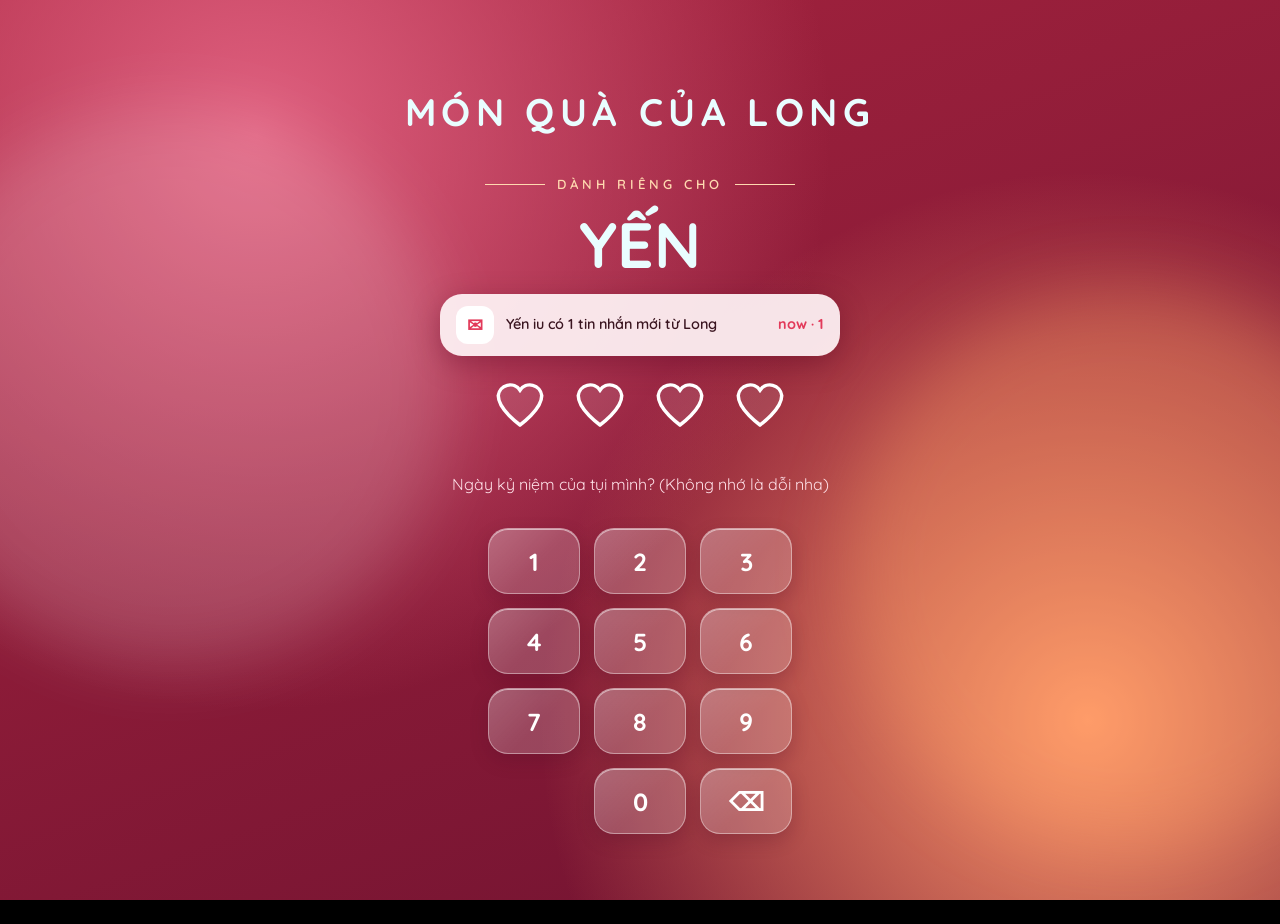
